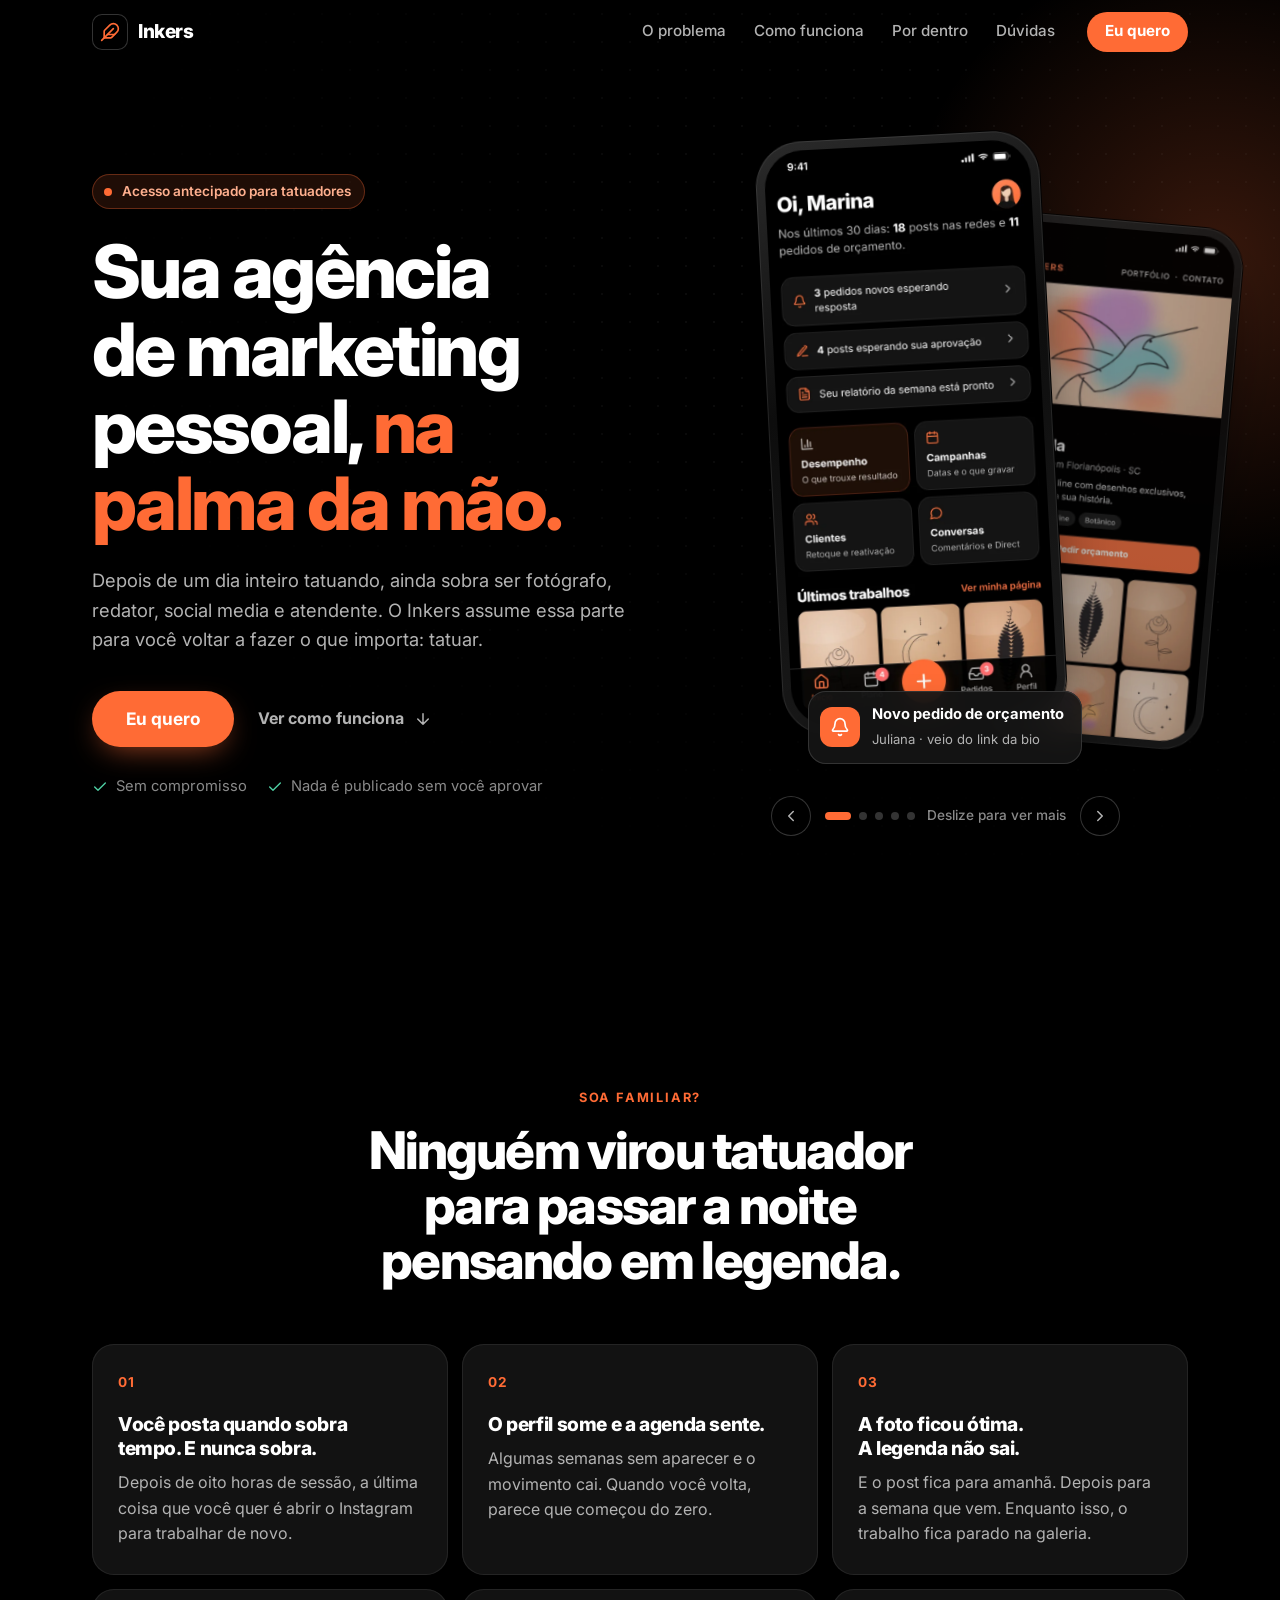
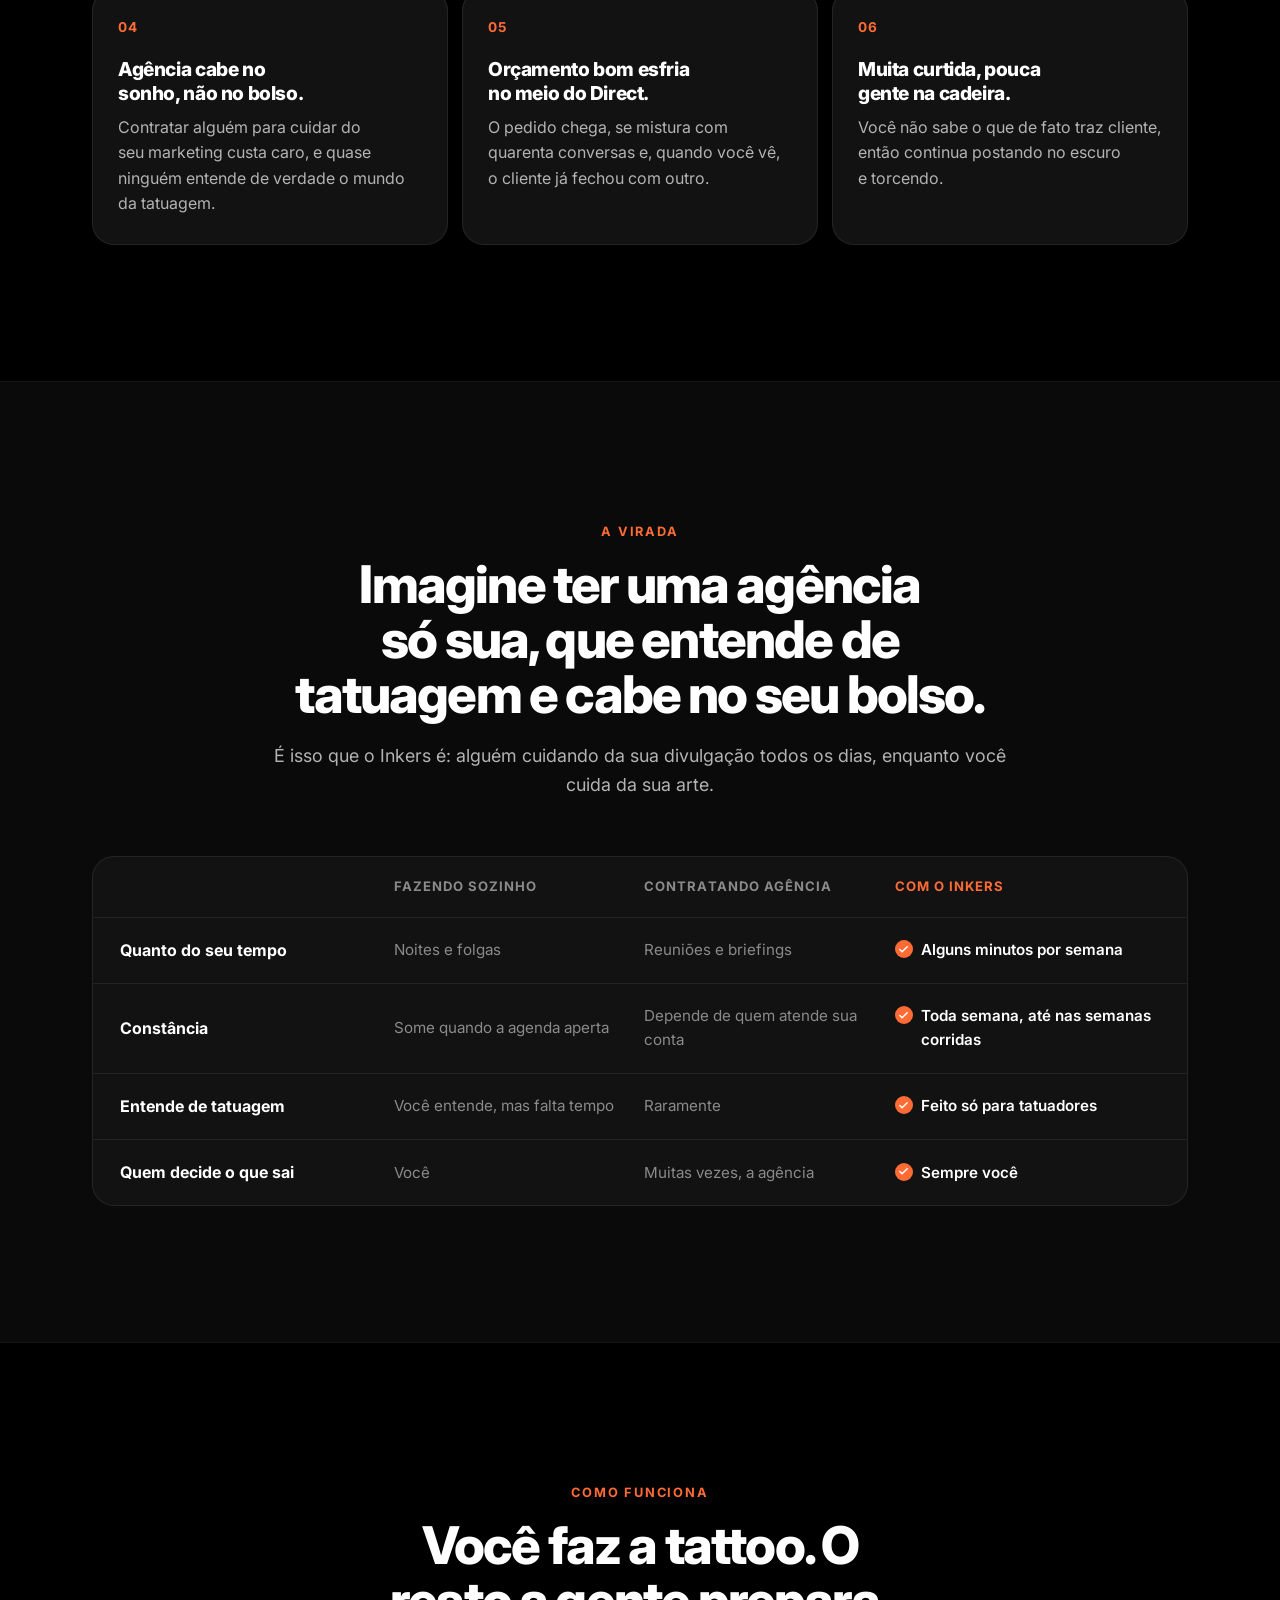
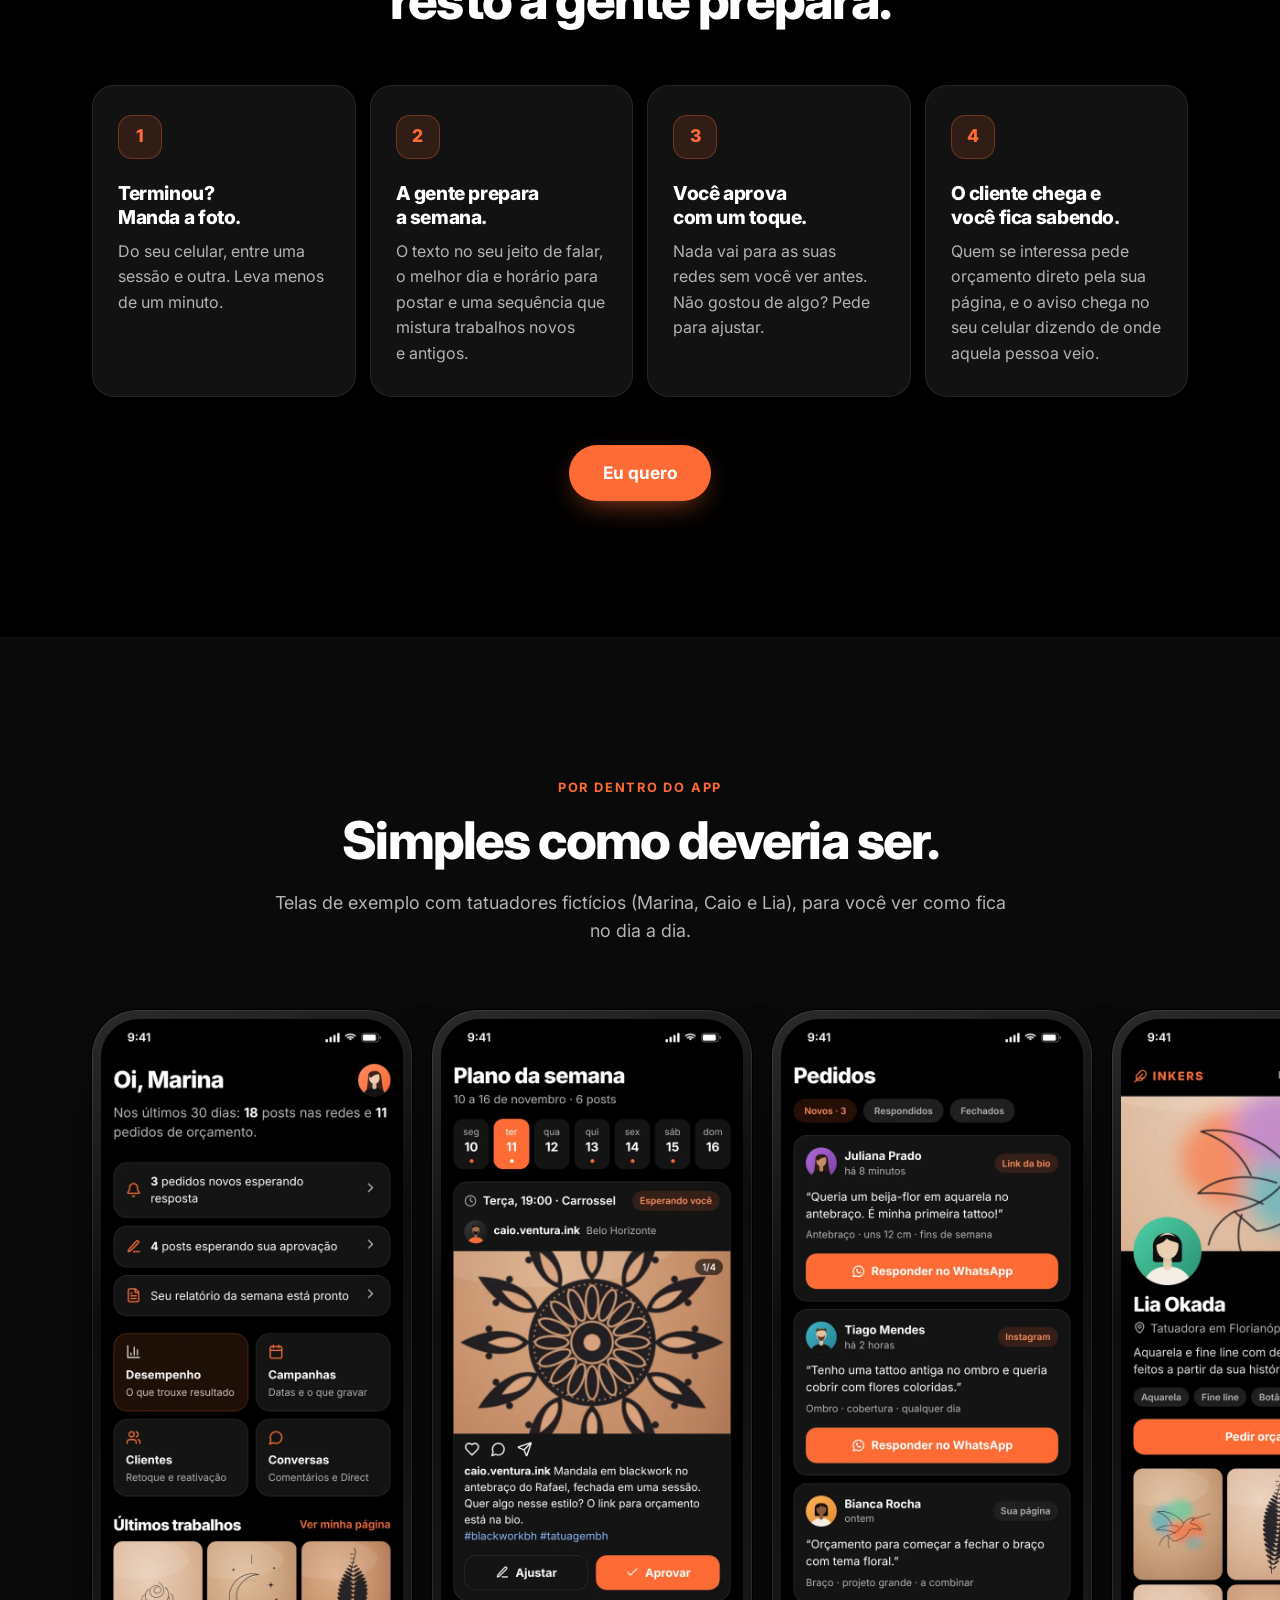
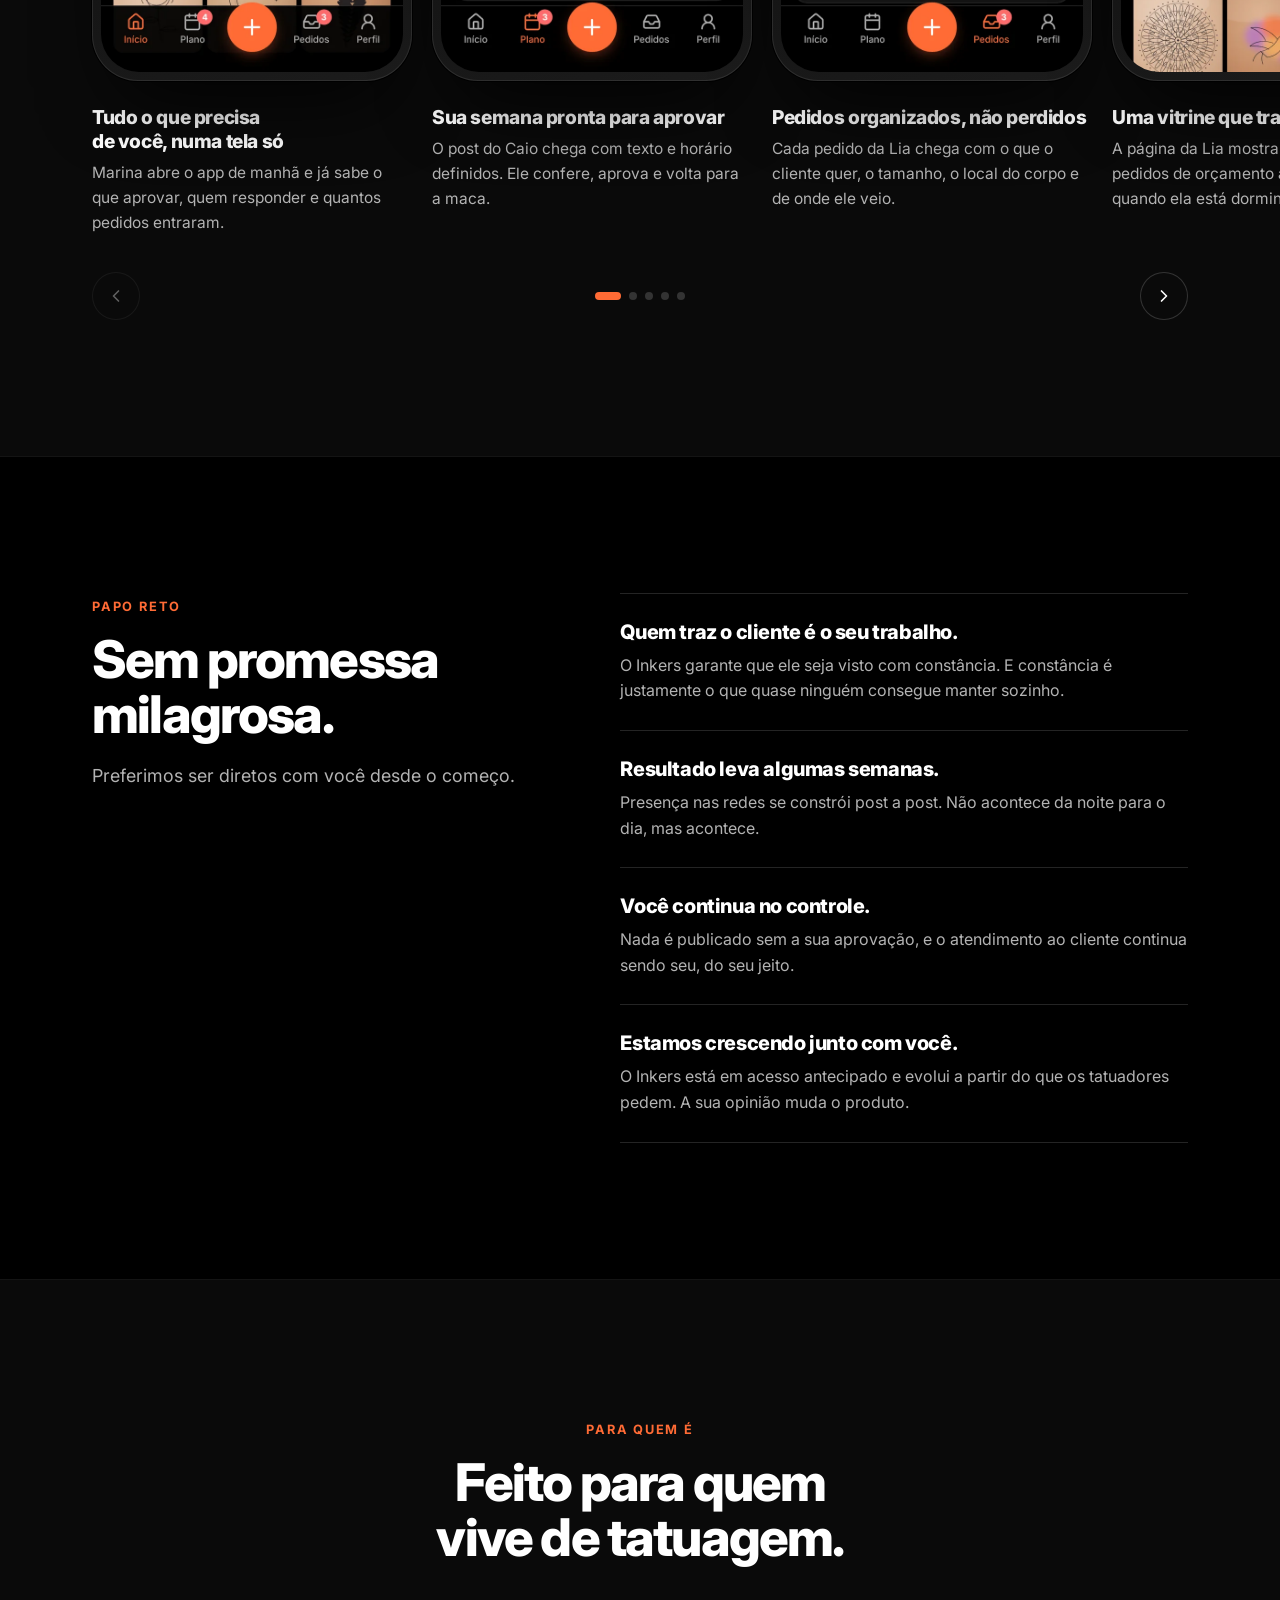
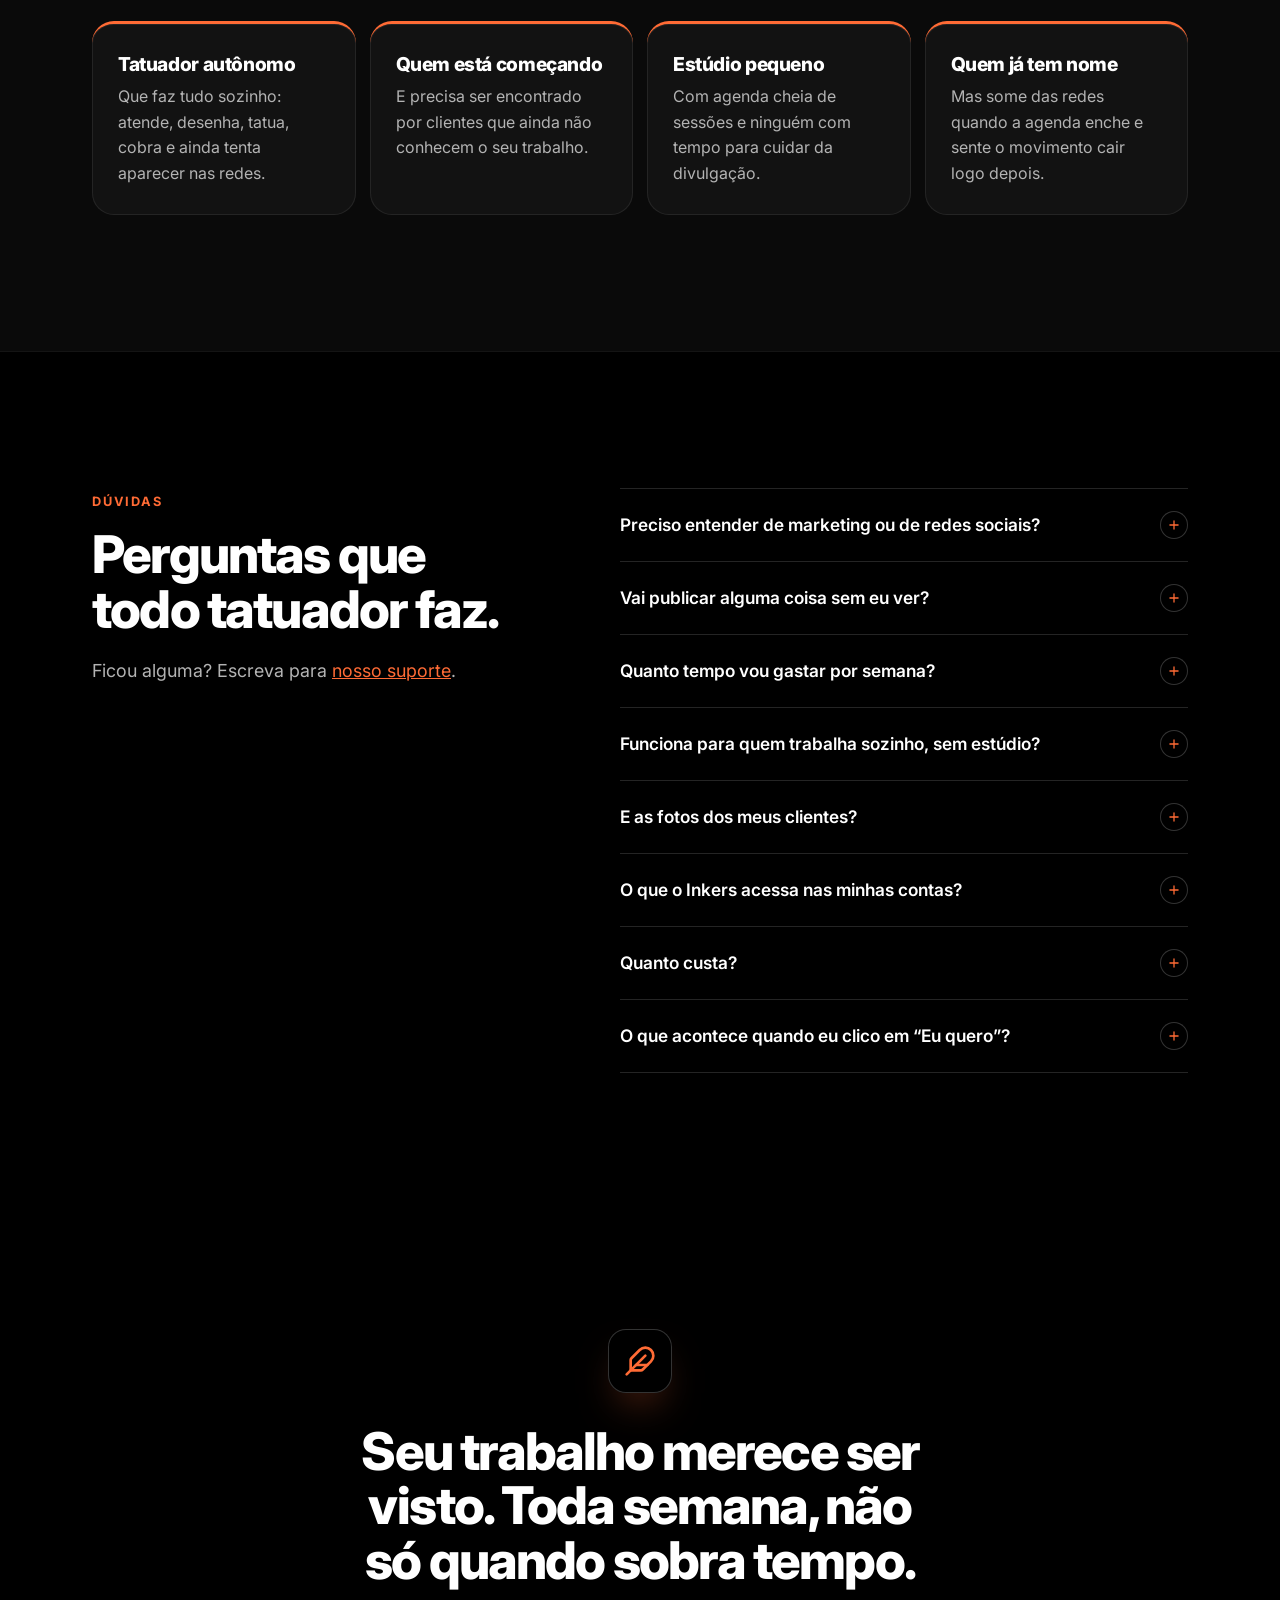
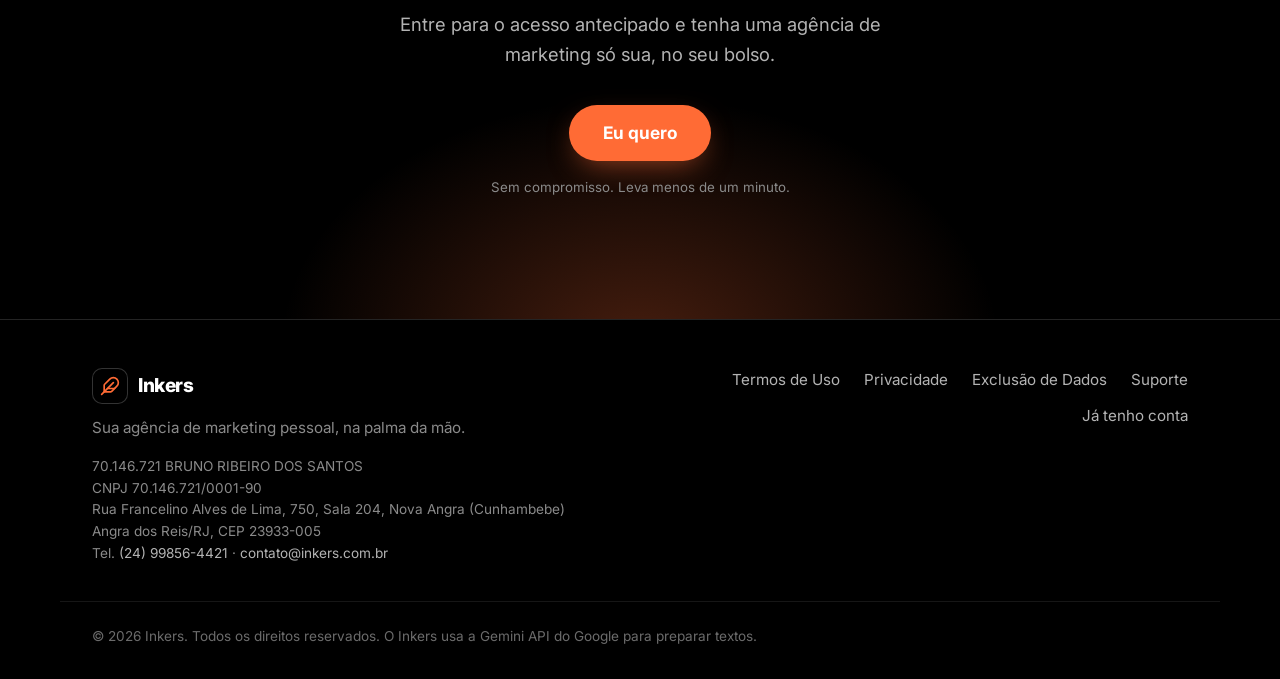
==== index.html @ b8e77b6d "Dados da empresa, e-mail contato@ e textos legais alinhados ao app (Meta/Google) Rodapé e JSON-LD co" ====
<!DOCTYPE html>
<html lang="pt-BR">

<head>
    <meta charset="UTF-8">
    <meta name="viewport" content="width=device-width, initial-scale=1.0">
    <meta name="theme-color" content="#000000">
    <title>Inkers | Sua agência de marketing pessoal, na palma da mão</title>
    <link rel="icon" href="/favicon.ico" sizes="any">
    <link rel="icon" type="image/svg+xml" href="/assets/pena.svg">
    <link rel="icon" type="image/png" sizes="32x32" href="/assets/pena-32.png">
    <link rel="apple-touch-icon" href="/assets/pena-180.png">
    <meta name="description"
        content="O Inkers cuida da divulgação do seu trabalho de tatuagem: você manda a foto, aprova com um toque e os clientes chegam pedindo orçamento. Uma agência de marketing pessoal no seu celular.">

    <meta property="og:title" content="Inkers | Sua agência de marketing pessoal, na palma da mão">
    <meta property="og:description"
        content="Você tatua. O Inkers cuida para que o seu trabalho seja visto, toda semana, e para que o cliente chegue até você.">
    <meta property="og:type" content="website">
    <meta property="og:url" content="https://inkers.com.br/">
    <meta property="og:image" content="https://inkers.com.br/assets/pena-512.png">
    <meta property="og:locale" content="pt_BR">
    <meta name="twitter:card" content="summary">
    <meta name="twitter:title" content="Inkers | Sua agência de marketing pessoal, na palma da mão">
    <meta name="twitter:description"
        content="Você tatua. O Inkers cuida para que o seu trabalho seja visto, toda semana, e para que o cliente chegue até você.">
    <meta name="twitter:image" content="https://inkers.com.br/assets/pena-512.png">

    <link rel="canonical" href="https://inkers.com.br/">

    <script type="application/ld+json">
    {
      "@context": "https://schema.org",
      "@graph": [
        {
          "@type": "Organization",
          "@id": "https://inkers.com.br/#organization",
          "name": "Inkers",
          "legalName": "70.146.721 BRUNO RIBEIRO DOS SANTOS",
          "taxID": "70.146.721/0001-90",
          "url": "https://inkers.com.br/",
          "logo": "https://inkers.com.br/assets/pena-512.png",
          "telephone": "+55-24-99856-4421",
          "address": {
            "@type": "PostalAddress",
            "streetAddress": "Rua Francelino Alves de Lima, 750, Sala 204, Nova Angra (Cunhambebe)",
            "addressLocality": "Angra dos Reis",
            "addressRegion": "RJ",
            "postalCode": "23933-005",
            "addressCountry": "BR"
          },
          "description": "Agência de marketing pessoal para tatuadores, no celular.",
          "contactPoint": {
            "@type": "ContactPoint",
            "email": "contato@inkers.com.br",
            "contactType": "customer support",
            "availableLanguage": "Portuguese"
          },
          "sameAs": ["https://app.inkers.com.br"]
        },
        {
          "@type": "WebSite",
          "@id": "https://inkers.com.br/#website",
          "url": "https://inkers.com.br/",
          "name": "Inkers",
          "publisher": { "@id": "https://inkers.com.br/#organization" },
          "inLanguage": "pt-BR"
        },
        {
          "@type": "SoftwareApplication",
          "@id": "https://inkers.com.br/#app",
          "name": "Inkers",
          "applicationCategory": "BusinessApplication",
          "operatingSystem": "iOS, Android, Web",
          "description": "Agência de marketing pessoal para tatuadores: divulgação do trabalho nas redes, página profissional e pedidos de orçamento, tudo aprovado pelo próprio tatuador.",
          "url": "https://app.inkers.com.br",
          "author": { "@id": "https://inkers.com.br/#organization" }
        }
      ]
    }
    </script>

    <link rel="preconnect" href="https://fonts.googleapis.com">
    <link rel="preconnect" href="https://fonts.gstatic.com" crossorigin>
    <link href="https://fonts.googleapis.com/css2?family=Inter:wght@400;500;600;700;800;900&display=swap" rel="stylesheet">
    <link rel="stylesheet" href="css/landing.css?v=6">
</head>

<body>
    <a class="pular" href="#conteudo">Pular para o conteúdo</a>

    <header class="topo" data-topo>
        <div class="wrap topo-in">
            <a href="#inicio" class="marca" aria-label="Inkers, voltar ao início">
                <span class="marca-icone" aria-hidden="true">
                    <svg viewBox="0 0 24 24"><path d="M14.086 18.412A2 2 0 0 1 12.67 19H5v-7.672a2 2 0 0 1 .586-1.414L11.75 3.75a6 6 0 1 1 8.49 8.49z"/><path d="M16 8 2 22"/><path d="M17.488 15H9"/></svg>
                </span>
                Inkers
            </a>
            <nav class="menu" aria-label="Seções da página">
                <a href="#dores">O problema</a>
                <a href="#como-funciona">Como funciona</a>
                <a href="#por-dentro">Por dentro</a>
                <a href="#duvidas">Dúvidas</a>
            </nav>
            <button type="button" class="btn btn-pri btn-sm" data-eu-quero="topo">Eu quero</button>
        </div>
    </header>

    <main id="conteudo">
        <!-- HERO -->
        <section id="inicio" class="hero">
            <div class="wrap hero-grid">
                <div class="hero-texto">
                    <p class="selo"><span class="ponto" aria-hidden="true"></span>Acesso antecipado para tatuadores</p>
                    <h1>Sua agência de marketing pessoal, <em>na palma da mão.</em></h1>
                    <p class="hero-lead">Depois de um dia inteiro tatuando, ainda sobra ser fotógrafo, redator, social
                        media e atendente. O Inkers assume essa parte para você voltar a fazer o que importa: tatuar.</p>
                    <div class="hero-acoes">
                        <button type="button" class="btn btn-pri btn-lg" data-eu-quero="hero">Eu quero</button>
                        <a href="#como-funciona" class="btn btn-link">Ver como funciona
                            <svg viewBox="0 0 24 24" aria-hidden="true"><path d="M12 5v14M19 12l-7 7-7-7"/></svg></a>
                    </div>
                    <ul class="hero-garantias">
                        <li><svg viewBox="0 0 24 24" aria-hidden="true"><path d="M20 6 9 17l-5-5"/></svg>Sem compromisso</li>
                        <li><svg viewBox="0 0 24 24" aria-hidden="true"><path d="M20 6 9 17l-5-5"/></svg>Nada é publicado sem você aprovar</li>
                    </ul>
                </div>
                <div class="hero-visual" data-baralho>
                    <div class="baralho" aria-hidden="true">
                        <div class="celular carta" data-aviso="Novo pedido de orçamento|Juliana · veio do link da bio">
                            <img src="assets/images/app/inicio.webp" alt="" width="660" height="1428" fetchpriority="high" draggable="false">
                        </div>
                        <div class="celular carta" data-aviso="Página no ar|Lia recebe pedidos a qualquer hora">
                            <img src="assets/images/app/pagina.webp" alt="" width="660" height="1428" draggable="false">
                        </div>
                        <div class="celular carta" data-aviso="Post pronto para aprovar|Terça, 19:00 · é só tocar em aprovar">
                            <img src="assets/images/app/aprovar.webp" alt="" width="660" height="1428" decoding="async" draggable="false">
                        </div>
                        <div class="celular carta" data-aviso="3 pedidos novos|Cada um com o que o cliente quer">
                            <img src="assets/images/app/pedidos.webp" alt="" width="660" height="1428" decoding="async" draggable="false">
                        </div>
                        <div class="celular carta" data-aviso="Resumo da semana|6 pedidos, 2 a mais que a anterior">
                            <img src="assets/images/app/semana.webp" alt="" width="660" height="1428" decoding="async" draggable="false">
                        </div>
                    </div>
                    <div class="aviso-flutuante" aria-hidden="true">
                        <span class="aviso-icone"><svg viewBox="0 0 24 24"><path d="M10.268 21a2 2 0 0 0 3.464 0"/><path d="M3.262 15.326A1 1 0 0 0 4 17h16a1 1 0 0 0 .74-1.673C19.41 13.956 18 12.499 18 8A6 6 0 0 0 6 8c0 4.499-1.411 5.956-2.738 7.326"/></svg></span>
                        <span class="aviso-texto"><strong data-aviso-titulo>Novo pedido de orçamento</strong><small data-aviso-sub>Juliana · veio do link da bio</small></span>
                    </div>
                    <div class="baralho-guia">
                        <button type="button" class="baralho-seta" data-baralho-ant aria-label="Tela anterior do app">
                            <svg viewBox="0 0 24 24" aria-hidden="true"><path d="m15 18-6-6 6-6"/></svg></button>
                        <span class="baralho-dica"><span class="pontos" data-baralho-pontos aria-hidden="true"></span><span>Deslize para ver mais</span></span>
                        <button type="button" class="baralho-seta" data-baralho-prox aria-label="Próxima tela do app">
                            <svg viewBox="0 0 24 24" aria-hidden="true"><path d="m9 18 6-6-6-6"/></svg></button>
                    </div>
                </div>
            </div>
        </section>

        <!-- DORES -->
        <section id="dores" class="secao">
            <div class="wrap">
                <header class="secao-topo revelar">
                    <p class="rotulo">Soa familiar?</p>
                    <h2>Ninguém virou tatuador para passar a noite pensando em legenda.</h2>
                </header>
                <div class="dores">
                    <article class="dor revelar">
                        <span class="dor-n">01</span>
                        <h3>Você posta quando sobra tempo. E nunca sobra.</h3>
                        <p>Depois de oito horas de sessão, a última coisa que você quer é abrir o Instagram para trabalhar
                            de novo.</p>
                    </article>
                    <article class="dor revelar">
                        <span class="dor-n">02</span>
                        <h3>O perfil some e a agenda sente.</h3>
                        <p>Algumas semanas sem aparecer e o movimento cai. Quando você volta, parece que começou do zero.</p>
                    </article>
                    <article class="dor revelar">
                        <span class="dor-n">03</span>
                        <h3>A foto ficou ótima. A legenda não sai.</h3>
                        <p>E o post fica para amanhã. Depois para a semana que vem. Enquanto isso, o trabalho fica parado
                            na galeria.</p>
                    </article>
                    <article class="dor revelar">
                        <span class="dor-n">04</span>
                        <h3>Agência cabe no sonho, não no bolso.</h3>
                        <p>Contratar alguém para cuidar do seu marketing custa caro, e quase ninguém entende de verdade o
                            mundo da tatuagem.</p>
                    </article>
                    <article class="dor revelar">
                        <span class="dor-n">05</span>
                        <h3>Orçamento bom esfria no meio do Direct.</h3>
                        <p>O pedido chega, se mistura com quarenta conversas e, quando você vê, o cliente já fechou com
                            outro.</p>
                    </article>
                    <article class="dor revelar">
                        <span class="dor-n">06</span>
                        <h3>Muita curtida, pouca gente na cadeira.</h3>
                        <p>Você não sabe o que de fato traz cliente, então continua postando no escuro e torcendo.</p>
                    </article>
                </div>
            </div>
        </section>

        <!-- VIRADA / COMPARATIVO -->
        <section class="secao secao-escura">
            <div class="wrap">
                <header class="secao-topo revelar">
                    <p class="rotulo">A virada</p>
                    <h2>Imagine ter uma agência só sua, que entende de tatuagem e cabe no seu bolso.</h2>
                    <p class="secao-sub">É isso que o Inkers é: alguém cuidando da sua divulgação todos os dias, enquanto
                        você cuida da sua arte.</p>
                </header>
                <div class="comparativo revelar" role="table" aria-label="Comparação entre fazer sozinho, contratar agência e usar o Inkers">
                    <div class="comp-linha comp-cabeca" role="row">
                        <span role="columnheader"><span class="sr">Critério</span></span>
                        <span role="columnheader">Fazendo sozinho</span>
                        <span role="columnheader">Contratando agência</span>
                        <span role="columnheader" class="comp-destaque">Com o Inkers</span>
                    </div>
                    <div class="comp-linha" role="row">
                        <span role="rowheader">Quanto do seu tempo</span>
                        <span role="cell" data-rot="Sozinho: ">Noites e folgas</span>
                        <span role="cell" data-rot="Agência: ">Reuniões e briefings</span>
                        <span role="cell" class="comp-destaque">Alguns minutos por semana</span>
                    </div>
                    <div class="comp-linha" role="row">
                        <span role="rowheader">Constância</span>
                        <span role="cell" data-rot="Sozinho: ">Some quando a agenda aperta</span>
                        <span role="cell" data-rot="Agência: ">Depende de quem atende sua conta</span>
                        <span role="cell" class="comp-destaque">Toda semana, até nas semanas corridas</span>
                    </div>
                    <div class="comp-linha" role="row">
                        <span role="rowheader">Entende de tatuagem</span>
                        <span role="cell" data-rot="Sozinho: ">Você entende, mas falta tempo</span>
                        <span role="cell" data-rot="Agência: ">Raramente</span>
                        <span role="cell" class="comp-destaque">Feito só para tatuadores</span>
                    </div>
                    <div class="comp-linha" role="row">
                        <span role="rowheader">Quem decide o que sai</span>
                        <span role="cell" data-rot="Sozinho: ">Você</span>
                        <span role="cell" data-rot="Agência: ">Muitas vezes, a agência</span>
                        <span role="cell" class="comp-destaque">Sempre você</span>
                    </div>
                </div>
            </div>
        </section>

        <!-- COMO FUNCIONA -->
        <section id="como-funciona" class="secao">
            <div class="wrap">
                <header class="secao-topo revelar">
                    <p class="rotulo">Como funciona</p>
                    <h2>Você faz a tattoo. O resto a gente prepara.</h2>
                </header>
                <ol class="passos">
                    <li class="passo revelar">
                        <span class="passo-n">1</span>
                        <h3>Terminou? Manda a foto.</h3>
                        <p>Do seu celular, entre uma sessão e outra. Leva menos de um minuto.</p>
                    </li>
                    <li class="passo revelar">
                        <span class="passo-n">2</span>
                        <h3>A gente prepara a semana.</h3>
                        <p>O texto no seu jeito de falar, o melhor dia e horário para postar e uma sequência que mistura
                            trabalhos novos e antigos.</p>
                    </li>
                    <li class="passo revelar">
                        <span class="passo-n">3</span>
                        <h3>Você aprova com um toque.</h3>
                        <p>Nada vai para as suas redes sem você ver antes. Não gostou de algo? Pede para ajustar.</p>
                    </li>
                    <li class="passo revelar">
                        <span class="passo-n">4</span>
                        <h3>O cliente chega e você fica sabendo.</h3>
                        <p>Quem se interessa pede orçamento direto pela sua página, e o aviso chega no seu celular dizendo
                            de onde aquela pessoa veio.</p>
                    </li>
                </ol>
                <div class="centro revelar">
                    <button type="button" class="btn btn-pri btn-lg" data-eu-quero="como-funciona">Eu quero</button>
                </div>
            </div>
        </section>

        <!-- POR DENTRO -->
        <section id="por-dentro" class="secao secao-escura">
            <div class="wrap">
                <header class="secao-topo revelar">
                    <p class="rotulo">Por dentro do app</p>
                    <h2>Simples como deveria ser.</h2>
                    <p class="secao-sub">Telas de exemplo com tatuadores fictícios (Marina, Caio e Lia), para você ver
                        como fica no dia a dia.</p>
                </header>
            </div>
            <div class="vitrine" data-vitrine>
                <ul class="vitrine-trilho" data-trilho>
                    <li class="vitrine-item">
                        <div class="celular"><img src="assets/images/app/inicio.webp" width="660" height="1428" loading="lazy"
                                alt="Tela inicial do app da tatuadora fictícia Marina: 3 pedidos novos, 4 posts para aprovar e o relatório da semana pronto."></div>
                        <h3>Tudo o que precisa de você, numa tela só</h3>
                        <p>Marina abre o app de manhã e já sabe o que aprovar, quem responder e quantos pedidos entraram.</p>
                    </li>
                    <li class="vitrine-item">
                        <div class="celular"><img src="assets/images/app/aprovar.webp" width="660" height="1428" loading="lazy"
                                alt="Plano da semana do tatuador fictício Caio, com um post de mandala em blackwork pronto, com texto e horário, esperando aprovação."></div>
                        <h3>Sua semana pronta para aprovar</h3>
                        <p>O post do Caio chega com texto e horário definidos. Ele confere, aprova e volta para a maca.</p>
                    </li>
                    <li class="vitrine-item">
                        <div class="celular"><img src="assets/images/app/pedidos.webp" width="660" height="1428" loading="lazy"
                                alt="Lista de pedidos de orçamento da tatuadora fictícia Lia, cada um com o que o cliente quer e de onde ele veio."></div>
                        <h3>Pedidos organizados, não perdidos</h3>
                        <p>Cada pedido da Lia chega com o que o cliente quer, o tamanho, o local do corpo e de onde ele veio.</p>
                    </li>
                    <li class="vitrine-item">
                        <div class="celular"><img src="assets/images/app/pagina.webp" width="660" height="1428" loading="lazy"
                                alt="Página profissional da tatuadora fictícia Lia Okada, de Florianópolis, com portfólio de aquarela e botão de pedir orçamento."></div>
                        <h3>Uma vitrine que trabalha por você</h3>
                        <p>A página da Lia mostra o portfólio e recebe pedidos de orçamento a qualquer hora, até quando ela
                            está dormindo.</p>
                    </li>
                    <li class="vitrine-item">
                        <div class="celular"><img src="assets/images/app/semana.webp" width="660" height="1428" loading="lazy"
                                alt="Resumo semanal do tatuador fictício Caio: 6 pedidos de orçamento, o post que mais trouxe gente e uma dica para a próxima semana."></div>
                        <h3>Saiba o que traz cliente</h3>
                        <p>Toda semana, um resumo simples do que deu resultado e do que vale fazer na semana seguinte.</p>
                    </li>
                </ul>
                <div class="wrap vitrine-controles">
                    <button type="button" class="seta" data-anterior aria-label="Tela anterior">
                        <svg viewBox="0 0 24 24" aria-hidden="true"><path d="m15 18-6-6 6-6"/></svg></button>
                    <div class="pontos" data-pontos aria-hidden="true"></div>
                    <button type="button" class="seta" data-proximo aria-label="Próxima tela">
                        <svg viewBox="0 0 24 24" aria-hidden="true"><path d="m9 18 6-6-6-6"/></svg></button>
                </div>
            </div>
        </section>

        <!-- HONESTIDADE -->
        <section class="secao">
            <div class="wrap honesto">
                <header class="secao-topo secao-topo-esq revelar">
                    <p class="rotulo">Papo reto</p>
                    <h2>Sem promessa milagrosa.</h2>
                    <p class="secao-sub">Preferimos ser diretos com você desde o começo.</p>
                </header>
                <ul class="verdades">
                    <li class="revelar">
                        <h3>Quem traz o cliente é o seu trabalho.</h3>
                        <p>O Inkers garante que ele seja visto com constância. E constância é justamente o que quase ninguém
                            consegue manter sozinho.</p>
                    </li>
                    <li class="revelar">
                        <h3>Resultado leva algumas semanas.</h3>
                        <p>Presença nas redes se constrói post a post. Não acontece da noite para o dia, mas acontece.</p>
                    </li>
                    <li class="revelar">
                        <h3>Você continua no controle.</h3>
                        <p>Nada é publicado sem a sua aprovação, e o atendimento ao cliente continua sendo seu, do seu jeito.</p>
                    </li>
                    <li class="revelar">
                        <h3>Estamos crescendo junto com você.</h3>
                        <p>O Inkers está em acesso antecipado e evolui a partir do que os tatuadores pedem. A sua opinião
                            muda o produto.</p>
                    </li>
                </ul>
            </div>
        </section>

        <!-- PARA QUEM É -->
        <section class="secao secao-escura">
            <div class="wrap">
                <header class="secao-topo revelar">
                    <p class="rotulo">Para quem é</p>
                    <h2>Feito para quem vive de tatuagem.</h2>
                </header>
                <div class="perfis">
                    <article class="perfil revelar">
                        <h3>Tatuador autônomo</h3>
                        <p>Que faz tudo sozinho: atende, desenha, tatua, cobra e ainda tenta aparecer nas redes.</p>
                    </article>
                    <article class="perfil revelar">
                        <h3>Quem está começando</h3>
                        <p>E precisa ser encontrado por clientes que ainda não conhecem o seu trabalho.</p>
                    </article>
                    <article class="perfil revelar">
                        <h3>Estúdio pequeno</h3>
                        <p>Com agenda cheia de sessões e ninguém com tempo para cuidar da divulgação.</p>
                    </article>
                    <article class="perfil revelar">
                        <h3>Quem já tem nome</h3>
                        <p>Mas some das redes quando a agenda enche e sente o movimento cair logo depois.</p>
                    </article>
                </div>
            </div>
        </section>

        <!-- DÚVIDAS -->
        <section id="duvidas" class="secao">
            <div class="wrap duvidas-grid">
                <header class="secao-topo secao-topo-esq revelar">
                    <p class="rotulo">Dúvidas</p>
                    <h2>Perguntas que todo tatuador faz.</h2>
                    <p class="secao-sub">Ficou alguma? Escreva para <a href="mailto:contato@inkers.com.br">nosso suporte</a>.</p>
                </header>
                <div class="faq">
                    <details>
                        <summary>Preciso entender de marketing ou de redes sociais?</summary>
                        <p>Não. Você manda a foto do trabalho e confere o que foi preparado. A parte de pensar no texto, no
                            dia e no horário fica com a gente.</p>
                    </details>
                    <details>
                        <summary>Vai publicar alguma coisa sem eu ver?</summary>
                        <p>Nunca. Tudo passa por você antes. Se não gostar, pede ajuste ou descarta.</p>
                    </details>
                    <details>
                        <summary>Quanto tempo vou gastar por semana?</summary>
                        <p>Mandar uma foto leva menos de um minuto. Conferir e aprovar a semana costuma levar uns 10 a 15
                            minutos.</p>
                    </details>
                    <details>
                        <summary>Funciona para quem trabalha sozinho, sem estúdio?</summary>
                        <p>Sim. Foi pensado primeiro para o tatuador que faz tudo sozinho.</p>
                    </details>
                    <details>
                        <summary>E as fotos dos meus clientes?</summary>
                        <p>Você escolhe quais trabalhos aparecem. Se o cliente preferir não mostrar a tattoo, ela fica
                            guardada só para você.</p>
                    </details>
                    <details>
                        <summary>O que o Inkers acessa nas minhas contas?</summary>
                        <p>Só o necessário para cada função, e só depois que você conecta a conta. No Instagram e no
                            Facebook: ler seu perfil e métricas, publicar o que você aprovar e, se você ativar, ajudar com
                            comentários, mensagens e anúncios. No Google: login e, se você ativar, Meu Negócio e Google Ads.
                            Você desconecta quando quiser. Detalhes na <a href="politica-de-privacidade.html">Política de Privacidade</a>.</p>
                    </details>
                    <details>
                        <summary>Quanto custa?</summary>
                        <p>Estamos em acesso antecipado. Deixando seu contato, você entra na lista e conhece todas as
                            condições antes de decidir qualquer coisa. Sem compromisso.</p>
                    </details>
                    <details>
                        <summary>O que acontece quando eu clico em “Eu quero”?</summary>
                        <p>Você deixa seu nome e WhatsApp e entra na lista do acesso antecipado. A gente fala com você e,
                            se quiser, você já pode abrir o app na hora.</p>
                    </details>
                </div>
            </div>
        </section>

        <!-- CTA FINAL -->
        <section class="final">
            <div class="wrap final-in revelar">
                <span class="final-icone" aria-hidden="true">
                    <svg viewBox="0 0 24 24"><path d="M14.086 18.412A2 2 0 0 1 12.67 19H5v-7.672a2 2 0 0 1 .586-1.414L11.75 3.75a6 6 0 1 1 8.49 8.49z"/><path d="M16 8 2 22"/><path d="M17.488 15H9"/></svg>
                </span>
                <h2>Seu trabalho merece ser visto. Toda semana, não só quando sobra tempo.</h2>
                <p>Entre para o acesso antecipado e tenha uma agência de marketing só sua, no seu bolso.</p>
                <button type="button" class="btn btn-pri btn-lg" data-eu-quero="final">Eu quero</button>
                <small>Sem compromisso. Leva menos de um minuto.</small>
            </div>
        </section>
    </main>

    <footer class="rodape">
        <div class="wrap rodape-in">
            <div>
                <a href="#inicio" class="marca">
                    <span class="marca-icone" aria-hidden="true">
                        <svg viewBox="0 0 24 24"><path d="M14.086 18.412A2 2 0 0 1 12.67 19H5v-7.672a2 2 0 0 1 .586-1.414L11.75 3.75a6 6 0 1 1 8.49 8.49z"/><path d="M16 8 2 22"/><path d="M17.488 15H9"/></svg>
                    </span>
                    Inkers
                </a>
                <p>Sua agência de marketing pessoal, na palma da mão.</p>
                <address class="rodape-empresa">
                    70.146.721 BRUNO RIBEIRO DOS SANTOS<br>
                    CNPJ 70.146.721/0001-90<br>
                    Rua Francelino Alves de Lima, 750, Sala 204, Nova Angra (Cunhambebe)<br>
                    Angra dos Reis/RJ, CEP 23933-005<br>
                    Tel. <a href="tel:+5524998564421">(24) 99856-4421</a> · <a href="mailto:contato@inkers.com.br">contato@inkers.com.br</a>
                </address>
            </div>
            <nav aria-label="Links legais" class="rodape-links">
                <a href="termos-de-uso.html">Termos de Uso</a>
                <a href="politica-de-privacidade.html">Privacidade</a>
                <a href="exclusao-de-dados.html">Exclusão de Dados</a>
                <a href="suporte.html">Suporte</a>
                <a href="https://app.inkers.com.br">Já tenho conta</a>
            </nav>
        </div>
        <p class="wrap rodape-fim">&copy; 2026 Inkers. Todos os direitos reservados. O Inkers usa a Gemini API do Google para preparar textos.</p>
    </footer>

    <!-- Barra fixa no celular -->
    <div class="barra-cta" data-barra>
        <span>Sua agência de marketing no bolso</span>
        <button type="button" class="btn btn-pri btn-sm" data-eu-quero="barra">Eu quero</button>
    </div>

    <!-- Formulário "Eu quero" -->
    <dialog class="modal" data-modal aria-labelledby="modal-titulo">
        <button type="button" class="modal-fechar" data-fechar aria-label="Fechar">
            <svg viewBox="0 0 24 24" aria-hidden="true"><path d="M18 6 6 18M6 6l12 12"/></svg>
        </button>

        <form class="modal-form" data-form novalidate>
            <span class="modal-icone" aria-hidden="true">
                <svg viewBox="0 0 24 24"><path d="M14.086 18.412A2 2 0 0 1 12.67 19H5v-7.672a2 2 0 0 1 .586-1.414L11.75 3.75a6 6 0 1 1 8.49 8.49z"/><path d="M16 8 2 22"/><path d="M17.488 15H9"/></svg>
            </span>
            <h2 id="modal-titulo">Que bom ter você aqui.</h2>
            <p class="modal-sub">Deixe seu contato para entrar no acesso antecipado. A gente fala com você pelo WhatsApp,
                sem spam.</p>

            <label class="campo">
                <span>Seu nome</span>
                <input name="nome" type="text" autocomplete="name" required maxlength="80" placeholder="Como você quer ser chamado">
            </label>
            <label class="campo">
                <span>WhatsApp</span>
                <input name="whatsapp" type="tel" inputmode="tel" autocomplete="tel-national" required maxlength="20"
                    placeholder="(00) 00000-0000">
            </label>
            <div class="campo-duplo">
                <label class="campo">
                    <span>Instagram <small>(opcional)</small></span>
                    <input name="instagram" type="text" autocomplete="off" maxlength="40" placeholder="@seuperfil"
                        autocapitalize="none" spellcheck="false">
                </label>
                <label class="campo">
                    <span>Cidade <small>(opcional)</small></span>
                    <input name="cidade" type="text" autocomplete="address-level2" maxlength="60" placeholder="Sua cidade">
                </label>
            </div>
            <label class="isca" aria-hidden="true">Site <input name="site" type="text" tabindex="-1" autocomplete="off"></label>

            <div class="turnstile" data-turnstile></div>
            <p class="modal-erro" data-erro role="alert" hidden></p>
            <button type="submit" class="btn btn-pri btn-lg btn-cheio" data-enviar>Eu quero entrar</button>
            <p class="modal-legal">Ao enviar, você concorda com a nossa <a href="politica-de-privacidade.html" target="_blank" rel="noopener">Política de Privacidade</a>.</p>
        </form>

        <div class="modal-ok" data-ok hidden>
            <span class="ok-icone" aria-hidden="true"><svg viewBox="0 0 24 24"><path d="M20 6 9 17l-5-5"/></svg></span>
            <h2 data-ok-titulo>Pronto, você está na lista!</h2>
            <p data-ok-texto>A gente vai falar com você pelo WhatsApp em breve. Se quiser, já pode abrir o app e começar
                agora.</p>
            <a class="btn btn-pri btn-lg btn-cheio" href="https://app.inkers.com.br" data-abrir-app>Abrir o Inkers</a>
            <button type="button" class="btn btn-link btn-cheio" data-fechar>Fechar</button>
        </div>
    </dialog>

    <script src="js/landing.js?v=4" defer></script>
</body>

</html>
---- css/landing.css ----
/* ==========================================================================
   Inkers · Landing page
   Identidade do app: fundo preto, laranja #ff6b35 ("estêncil"), Inter.
   Mobile first. As páginas legais continuam usando css/style.css.
   ========================================================================== */

:root {
  --papel: #000;
  --fundo-2: #0a0a0a;
  --folha: #121212;
  --folha-2: #181818;
  --linha: #242424;
  --linha-forte: #333;
  --tinta: #fff;
  --texto-2: #b3b3b3;
  --texto-3: #8a8a8a;
  --laranja: #ff6b35;
  --laranja-hover: #ff7d4d;
  --laranja-suave: rgba(255, 107, 53, 0.12);
  --laranja-borda: rgba(255, 107, 53, 0.32);
  --cartaz: #1f0f07;
  --verde: #4fd1a5;
  --erro: #ff6b6b;

  --raio: 14px;
  --raio-g: 22px;
  --wrap: 1160px;
  --gutter: 20px;
  --topo-h: 64px;
  --ease: cubic-bezier(.2, .7, .2, 1);
  color-scheme: dark;
}

*, *::before, *::after { box-sizing: border-box; }
* { margin: 0; padding: 0; }

html {
  scroll-behavior: smooth;
  scroll-padding-top: calc(var(--topo-h) + 16px);
  -webkit-text-size-adjust: 100%;
}

body {
  background: var(--papel);
  color: var(--tinta);
  font: 400 16px/1.6 Inter, system-ui, -apple-system, "Segoe UI", sans-serif;
  -webkit-font-smoothing: antialiased;
  text-rendering: optimizeLegibility;
  overflow-x: hidden;
}

img { display: block; max-width: 100%; height: auto; }
a { color: inherit; }
button { font: inherit; color: inherit; background: none; border: 0; cursor: pointer; }
svg { fill: none; stroke: currentColor; stroke-width: 2; stroke-linecap: round; stroke-linejoin: round; }
ul, ol { list-style: none; }

:focus-visible { outline: 2px solid var(--laranja); outline-offset: 3px; border-radius: 6px; }

[hidden] { display: none !important; }

.sr, .isca {
  position: absolute !important; width: 1px; height: 1px; overflow: hidden;
  clip: rect(0 0 0 0); white-space: nowrap;
}

.pular {
  position: absolute; left: 16px; top: -60px; z-index: 100;
  background: var(--laranja); color: #fff; padding: 10px 16px; border-radius: 10px; font-weight: 700; text-decoration: none;
}
.pular:focus { top: 12px; }

.wrap { width: 100%; max-width: var(--wrap); margin: 0 auto; padding: 0 var(--gutter); }
.centro { text-align: center; margin-top: 48px; }

/* ---------- Tipografia ---------- */
h1, h2, h3 { font-weight: 800; letter-spacing: -0.035em; line-height: 1.05; text-wrap: balance; }
h1 { font-size: clamp(2.6rem, 9vw, 4.6rem); }
h2 { font-size: clamp(2rem, 6vw, 3.25rem); }
h3 { font-size: 1.2rem; letter-spacing: -0.02em; line-height: 1.25; }
p { text-wrap: pretty; }

.rotulo {
  display: inline-block; margin-bottom: 16px;
  font-size: .8rem; font-weight: 700; letter-spacing: .14em; text-transform: uppercase; color: var(--laranja);
}

/* ---------- Botões ---------- */
.btn {
  display: inline-flex; align-items: center; justify-content: center; gap: 10px;
  min-height: 48px; padding: 0 22px; border-radius: 999px;
  font-weight: 700; font-size: 1rem; text-decoration: none; white-space: nowrap;
  transition: background-color .2s, transform .2s var(--ease), box-shadow .2s, color .2s;
}
.btn svg { width: 18px; height: 18px; }
.btn-pri { background: var(--laranja); color: #fff; box-shadow: 0 10px 30px -10px rgba(255, 107, 53, .65); }
.btn-pri:hover { background: var(--laranja-hover); transform: translateY(-1px); box-shadow: 0 14px 34px -10px rgba(255, 107, 53, .75); }
.btn-pri:active { transform: translateY(0); }
.btn-pri[disabled] { opacity: .6; cursor: progress; transform: none; }
.btn-lg { min-height: 56px; padding: 0 34px; font-size: 1.08rem; }
.btn-sm { min-height: 40px; padding: 0 18px; font-size: .95rem; box-shadow: none; }
.btn-link { color: var(--texto-2); padding: 0 8px; }
.btn-link:hover { color: var(--tinta); }
.btn-cheio { width: 100%; }

/* ---------- Topo ---------- */
.topo {
  position: fixed; inset: 0 0 auto; z-index: 40; height: var(--topo-h);
  background: rgba(0, 0, 0, 0); border-bottom: 1px solid transparent;
  transition: background-color .3s, border-color .3s, backdrop-filter .3s;
}
.topo.rolou { background: rgba(0, 0, 0, .78); border-color: var(--linha); backdrop-filter: saturate(160%) blur(14px); -webkit-backdrop-filter: saturate(160%) blur(14px); }
.topo-in { height: 100%; display: flex; align-items: center; gap: 24px; }
.marca { display: inline-flex; align-items: center; gap: 10px; font-weight: 800; font-size: 1.2rem; letter-spacing: -0.02em; text-decoration: none; }
.marca-icone {
  display: grid; place-items: center; width: 36px; height: 36px; border-radius: 10px;
  background: #000; box-shadow: inset 0 0 0 1px var(--linha-forte); color: var(--laranja);
}
.marca-icone svg { width: 20px; height: 20px; }
.menu { display: none; margin-left: auto; gap: 28px; }
.menu a { color: var(--texto-2); text-decoration: none; font-size: .95rem; font-weight: 500; transition: color .2s; }
.menu a:hover { color: var(--tinta); }
.topo .btn { margin-left: auto; }

/* ---------- Hero ---------- */
.hero { position: relative; padding: calc(var(--topo-h) + 48px) 0 72px; overflow: hidden; isolation: isolate; }
.hero::before {
  content: ""; position: absolute; z-index: -1; inset: -20% -30% auto auto; width: 900px; height: 900px;
  background: radial-gradient(closest-side, rgba(255, 107, 53, .22), rgba(255, 107, 53, 0) 70%);
  pointer-events: none;
}
.hero::after {
  content: ""; position: absolute; z-index: -1; inset: 0;
  background-image: radial-gradient(rgba(255, 255, 255, .06) 1px, transparent 1px);
  background-size: 28px 28px;
  -webkit-mask-image: radial-gradient(ellipse at 70% 30%, #000 0%, transparent 65%);
  mask-image: radial-gradient(ellipse at 70% 30%, #000 0%, transparent 65%);
  pointer-events: none;
}
.hero-grid { display: grid; gap: 56px; align-items: center; }
.selo {
  display: inline-flex; align-items: center; gap: 10px; margin-bottom: 24px;
  padding: 7px 14px 7px 12px; border-radius: 999px;
  background: var(--laranja-suave); box-shadow: inset 0 0 0 1px var(--laranja-borda);
  color: #ffb08f; font-size: .85rem; font-weight: 600;
}
.ponto { width: 8px; height: 8px; border-radius: 50%; background: var(--laranja); box-shadow: 0 0 0 0 rgba(255, 107, 53, .6); animation: pulso 2.4s infinite; }
@keyframes pulso { 0% { box-shadow: 0 0 0 0 rgba(255, 107, 53, .55); } 70%, 100% { box-shadow: 0 0 0 10px rgba(255, 107, 53, 0); } }
.hero h1 em { font-style: normal; color: var(--laranja); }
.hero-lead { margin-top: 24px; max-width: 34rem; font-size: 1.15rem; color: var(--texto-2); }
.hero-acoes { display: flex; flex-wrap: wrap; align-items: center; gap: 12px 16px; margin-top: 36px; }
.hero-garantias { display: flex; flex-wrap: wrap; gap: 8px 20px; margin-top: 28px; color: var(--texto-3); font-size: .92rem; }
.hero-garantias li { display: inline-flex; align-items: center; gap: 8px; }
.hero-garantias svg { width: 16px; height: 16px; color: var(--verde); }

.hero-visual { position: relative; height: 640px; max-width: 460px; width: 100%; margin: 0 auto; }

/* ---------- Celular ---------- */
.celular {
  position: relative; border-radius: 46px; padding: 9px;
  background: linear-gradient(160deg, #2a2a2a, #0d0d0d 40%, #1c1c1c);
  box-shadow: inset 0 0 0 1px rgba(255, 255, 255, .09), 0 40px 80px -30px rgba(0, 0, 0, .9), 0 0 0 1px #000;
}
.celular img { border-radius: 38px; width: 100%; background: #000; }
.celular::after {
  content: ""; position: absolute; top: 19px; left: 50%; width: 30%; height: 22px; transform: translateX(-50%);
  border-radius: 999px; background: #000;
}
/* Baralho de telas do hero: deslize para trocar */
.baralho { position: absolute; inset: 0 0 64px; touch-action: pan-y; user-select: none; -webkit-user-select: none; cursor: grab; }
.baralho:active { cursor: grabbing; }
.carta {
  --w: 258px; --dx: 0px; --dr: 0deg;
  position: absolute; left: 50%; top: 0; width: var(--w);
  transition: transform .55s var(--ease), opacity .45s ease, filter .45s ease;
  will-change: transform;
  /* escondida: atrás de tudo, esperando a vez */
  transform: translateX(4%) translateY(56px) rotate(9deg) scale(.82);
  opacity: 0; z-index: 0; pointer-events: none;
}
.carta img { pointer-events: none; -webkit-user-drag: none; }
.carta.atras { transform: translateX(4%) translateY(48px) rotate(5deg) scale(.88); opacity: .92; z-index: 1; filter: saturate(.85) brightness(.85); }
.carta.frente {
  transform: translateX(calc(-62% + var(--dx))) rotate(calc(-3deg + var(--dr)));
  opacity: 1; z-index: 2; pointer-events: auto;
}
.carta.arrastando { transition: none; }
.carta.sai-esq, .carta.sai-dir { z-index: 3; opacity: 0; transition: transform .5s var(--ease), opacity .5s ease; }
.carta.sai-esq { transform: translateX(-200%) translateY(-10px) rotate(-22deg); }
.carta.sai-dir { transform: translateX(90%) translateY(-10px) rotate(18deg); }
.carta.cutuca { animation: cutuca 1.6s var(--ease) .9s 1; }
@keyframes cutuca {
  0%, 100% { transform: translateX(-62%) rotate(-3deg); }
  30% { transform: translateX(calc(-62% - 34px)) rotate(-7deg); }
  55% { transform: translateX(calc(-62% + 6px)) rotate(-2deg); }
}

.baralho-guia {
  position: absolute; left: 0; right: 0; bottom: 0; z-index: 4;
  display: flex; align-items: center; justify-content: center; gap: 14px;
}
.baralho-dica { display: inline-flex; align-items: center; gap: 12px; color: var(--texto-3); font-size: .85rem; font-weight: 500; }
.baralho-seta {
  display: grid; place-items: center; width: 40px; height: 40px; border-radius: 50%;
  box-shadow: inset 0 0 0 1px var(--linha-forte); color: var(--texto-2); transition: background-color .2s, color .2s;
}
.baralho-seta:hover { background: var(--folha-2); color: var(--tinta); }
.baralho-seta svg { width: 18px; height: 18px; }

.aviso-flutuante {
  position: absolute; z-index: 3; left: 50%; bottom: 72px; transform: translateX(-50%);
  display: flex; align-items: center; gap: 12px; width: max-content; max-width: 92%;
  padding: 12px 18px 12px 12px; border-radius: 18px;
  background: rgba(22, 22, 22, .9); backdrop-filter: blur(16px); -webkit-backdrop-filter: blur(16px);
  box-shadow: inset 0 0 0 1px var(--linha-forte), 0 20px 40px -12px rgba(0, 0, 0, .8);
  animation: flutua 6s ease-in-out infinite;
}
.aviso-flutuante strong { display: block; font-size: .92rem; }
.aviso-flutuante small { color: var(--texto-2); font-size: .82rem; }
.aviso-texto { transition: opacity .25s ease, transform .25s ease; }
.aviso-texto.trocando { opacity: 0; transform: translateY(6px); }
.aviso-icone { display: grid; place-items: center; width: 40px; height: 40px; border-radius: 12px; background: var(--laranja); color: #fff; flex-shrink: 0; }
.aviso-icone svg { width: 20px; height: 20px; }
@keyframes flutua { 0%, 100% { transform: translate(-50%, 0); } 50% { transform: translate(-50%, -8px); } }

/* ---------- Seções ---------- */
.secao { padding: 96px 0; position: relative; }
.secao-escura { background: var(--fundo-2); border-block: 1px solid #141414; }
.secao-topo { max-width: 46rem; margin: 0 auto 56px; text-align: center; }
.secao-topo-esq { text-align: left; margin-left: 0; }
.secao-sub { margin-top: 20px; font-size: 1.12rem; color: var(--texto-2); }
.secao-sub a { color: var(--laranja); }

/* Dores */
.dores { display: grid; gap: 14px; }
.dor {
  position: relative; padding: 28px 26px; border-radius: var(--raio-g);
  background: var(--folha); box-shadow: inset 0 0 0 1px var(--linha);
  transition: box-shadow .3s, transform .3s var(--ease);
}
.dor:hover { box-shadow: inset 0 0 0 1px var(--laranja-borda); transform: translateY(-2px); }
.dor-n { display: block; margin-bottom: 18px; color: var(--laranja); font-weight: 700; font-size: .85rem; letter-spacing: .1em; }
.dor h3 { margin-bottom: 10px; }
.dor p { color: var(--texto-2); }

/* Comparativo */
.comparativo { border-radius: var(--raio-g); overflow: hidden; box-shadow: inset 0 0 0 1px var(--linha); background: var(--folha); }
.comp-linha { display: grid; grid-template-columns: 1fr; padding: 18px 22px; gap: 6px; border-top: 1px solid var(--linha); }
.comp-linha:first-child { border-top: 0; }
.comp-cabeca { display: none; }
.comp-linha [role="rowheader"] { font-weight: 700; margin-bottom: 4px; }
.comp-linha [role="cell"] { color: var(--texto-3); font-size: .95rem; display: flex; gap: 8px; }
.comp-linha [role="cell"][data-rot]::before { content: attr(data-rot); color: var(--texto-3); font-weight: 600; flex-shrink: 0; }
.comp-linha [role="cell"].comp-destaque { color: var(--tinta); font-weight: 600; }
.comp-linha [role="cell"].comp-destaque::after {
  content: ""; order: -1; flex-shrink: 0; width: 18px; height: 18px; margin-top: 2px; border-radius: 50%;
  background: var(--laranja) url("data:image/svg+xml,%3Csvg xmlns='http://www.w3.org/2000/svg' viewBox='0 0 24 24' fill='none' stroke='%23fff' stroke-width='3.2' stroke-linecap='round' stroke-linejoin='round'%3E%3Cpath d='M20 6 9 17l-5-5'/%3E%3C/svg%3E") center/11px no-repeat;
}

/* Passos */
.passos { display: grid; gap: 14px; counter-reset: passo; }
.passo { position: relative; padding: 30px 26px; border-radius: var(--raio-g); background: var(--folha); box-shadow: inset 0 0 0 1px var(--linha); }
.passo-n {
  display: grid; place-items: center; width: 44px; height: 44px; margin-bottom: 22px; border-radius: 14px;
  background: var(--laranja-suave); box-shadow: inset 0 0 0 1px var(--laranja-borda);
  color: var(--laranja); font-weight: 800; font-size: 1.1rem;
}
.passo h3 { margin-bottom: 10px; }
.passo p { color: var(--texto-2); }

/* Vitrine */
.vitrine { position: relative; }
.vitrine-trilho {
  display: flex; gap: 20px; overflow-x: auto; scroll-snap-type: x mandatory; scroll-behavior: smooth;
  padding: 8px max(var(--gutter), calc((100vw - var(--wrap)) / 2 + var(--gutter))) 24px;
  scroll-padding-inline: max(var(--gutter), calc((100vw - var(--wrap)) / 2 + var(--gutter)));
  scrollbar-width: none;
}
.vitrine-trilho::-webkit-scrollbar { display: none; }
.vitrine-item { flex: 0 0 min(76vw, 300px); scroll-snap-align: start; }
.vitrine-item .celular { margin-bottom: 24px; }
.vitrine-item h3 { margin-bottom: 8px; }
.vitrine-item p { color: var(--texto-2); font-size: .97rem; }
.vitrine-controles { display: flex; align-items: center; justify-content: space-between; gap: 16px; margin-top: 12px; }
.seta {
  display: grid; place-items: center; width: 48px; height: 48px; border-radius: 50%;
  box-shadow: inset 0 0 0 1px var(--linha-forte); color: var(--tinta); transition: background-color .2s, box-shadow .2s, opacity .2s;
}
.seta:hover { background: var(--folha-2); box-shadow: inset 0 0 0 1px var(--texto-3); }
.seta[disabled] { opacity: .35; cursor: default; }
.seta svg { width: 20px; height: 20px; }
.pontos { display: flex; gap: 8px; }
.pontos span { width: 8px; height: 8px; border-radius: 999px; background: var(--linha-forte); transition: width .3s var(--ease), background-color .3s; }
.pontos span.ativo { width: 26px; background: var(--laranja); }

/* Honestidade */
.honesto { display: grid; gap: 8px; }
.verdades { display: grid; gap: 0; border-top: 1px solid var(--linha); }
.verdades li { padding: 26px 0; border-bottom: 1px solid var(--linha); display: grid; gap: 8px; }
.verdades h3 { font-size: 1.25rem; }
.verdades p { color: var(--texto-2); }

/* Para quem é */
.perfis { display: grid; gap: 14px; }
.perfil {
  padding: 28px 26px; border-radius: var(--raio-g); background: var(--folha); box-shadow: inset 0 0 0 1px var(--linha);
  border-top: 3px solid var(--laranja);
}
.perfil h3 { margin-bottom: 8px; }
.perfil p { color: var(--texto-2); }

/* FAQ */
.duvidas-grid { display: grid; gap: 8px; }
.faq { border-top: 1px solid var(--linha); }
.faq details { border-bottom: 1px solid var(--linha); }
.faq summary {
  list-style: none; cursor: pointer; display: flex; align-items: center; justify-content: space-between; gap: 20px;
  padding: 22px 0; font-weight: 600; font-size: 1.08rem;
}
.faq summary::-webkit-details-marker { display: none; }
.faq summary::after {
  content: ""; flex-shrink: 0; width: 28px; height: 28px; border-radius: 50%;
  box-shadow: inset 0 0 0 1px var(--linha-forte);
  background: url("data:image/svg+xml,%3Csvg xmlns='http://www.w3.org/2000/svg' viewBox='0 0 24 24' fill='none' stroke='%23ff6b35' stroke-width='2.2' stroke-linecap='round'%3E%3Cpath d='M12 5v14M5 12h14'/%3E%3C/svg%3E") center/14px no-repeat;
  transition: transform .3s var(--ease);
}
.faq details[open] summary::after { transform: rotate(45deg); }
.faq summary:hover { color: #ffd2c0; }
.faq details p { padding: 0 44px 24px 0; color: var(--texto-2); }

/* CTA final */
.final { padding: 120px 0; position: relative; overflow: hidden; isolation: isolate; text-align: center; }
.final::before {
  content: ""; position: absolute; z-index: -1; left: 50%; bottom: -380px; width: 1000px; height: 700px; transform: translateX(-50%);
  background: radial-gradient(closest-side, rgba(255, 107, 53, .28), rgba(255, 107, 53, 0) 72%);
}
.final-in { max-width: 48rem; display: grid; justify-items: center; }
.final-icone {
  display: grid; place-items: center; width: 64px; height: 64px; border-radius: 18px; margin-bottom: 32px;
  background: #000; box-shadow: inset 0 0 0 1px var(--linha-forte), 0 20px 40px -16px rgba(255, 107, 53, .5); color: var(--laranja);
}
.final-icone svg { width: 32px; height: 32px; }
.final p { margin: 22px 0 36px; color: var(--texto-2); font-size: 1.15rem; max-width: 34rem; }
.final small { margin-top: 16px; color: var(--texto-3); }

/* Rodapé */
.rodape { border-top: 1px solid var(--linha); padding: 48px 0 calc(32px + 76px); background: var(--papel); }
.rodape-in { display: grid; gap: 28px; }
.rodape-in p { margin-top: 12px; color: var(--texto-3); font-size: .95rem; }
.rodape-empresa { margin-top: 16px; font-style: normal; color: var(--texto-3); font-size: .85rem; line-height: 1.6; }
.rodape-empresa a { color: var(--texto-2); text-decoration: none; }
.rodape-empresa a:hover { color: var(--tinta); }
.rodape-links { display: flex; flex-wrap: wrap; gap: 12px 24px; }
.rodape-links a { color: var(--texto-2); text-decoration: none; font-size: .95rem; }
.rodape-links a:hover { color: var(--tinta); }
.rodape-fim { margin-top: 36px; padding-top: 24px; border-top: 1px solid #161616; color: #6b6b6b; font-size: .85rem; }

/* Barra fixa (celular) */
.barra-cta {
  position: fixed; z-index: 30; left: 12px; right: 12px; bottom: max(12px, env(safe-area-inset-bottom));
  display: flex; align-items: center; justify-content: space-between; gap: 12px;
  padding: 8px 8px 8px 18px; border-radius: 999px;
  background: rgba(20, 20, 20, .9); backdrop-filter: blur(16px); -webkit-backdrop-filter: blur(16px);
  box-shadow: inset 0 0 0 1px var(--linha-forte), 0 16px 40px -10px rgba(0, 0, 0, .9);
  font-size: .9rem; font-weight: 600; color: var(--texto-2);
  transform: translateY(140%); transition: transform .4s var(--ease);
}
.barra-cta.visivel { transform: none; }
.barra-cta .btn { flex-shrink: 0; }

/* ---------- Modal ---------- */
.modal {
  margin: auto; width: min(100% - 24px, 480px); max-height: calc(100dvh - 24px);
  padding: 36px 24px 28px; border: 0; border-radius: 28px;
  background: var(--folha); color: var(--tinta);
  box-shadow: inset 0 0 0 1px var(--linha-forte), 0 40px 100px -20px rgba(0, 0, 0, .9);
  overflow-y: auto;
}
.modal::backdrop { background: rgba(0, 0, 0, .72); backdrop-filter: blur(6px); -webkit-backdrop-filter: blur(6px); }
.modal[open] { animation: entra .35s var(--ease); }
.modal[open]::backdrop { animation: some .35s ease reverse; }
@keyframes entra { from { opacity: 0; transform: translateY(16px) scale(.98); } }
@keyframes some { to { opacity: 0; } }
.modal-fechar {
  position: absolute; top: 14px; right: 14px; display: grid; place-items: center; width: 40px; height: 40px; border-radius: 50%;
  color: var(--texto-2); transition: background-color .2s, color .2s;
}
.modal-fechar:hover { background: var(--folha-2); color: var(--tinta); }
.modal-fechar svg { width: 20px; height: 20px; }
.modal-icone, .ok-icone {
  display: grid; place-items: center; width: 52px; height: 52px; border-radius: 16px; margin-bottom: 20px;
  background: #000; box-shadow: inset 0 0 0 1px var(--linha-forte); color: var(--laranja);
}
.modal-icone svg, .ok-icone svg { width: 26px; height: 26px; }
.ok-icone { background: var(--laranja); color: #fff; box-shadow: none; }
.modal h2 { font-size: 1.75rem; }
.modal-sub { margin: 10px 0 24px; color: var(--texto-2); }
.modal-form { display: grid; gap: 14px; }
.modal-form > h2, .modal-form > .modal-sub, .modal-form > .modal-icone { margin-bottom: 0; }
.modal-form > .modal-sub { margin: -4px 0 8px; }
.campo { display: grid; gap: 7px; }
.campo > span { font-size: .9rem; font-weight: 600; }
.campo small { color: var(--texto-3); font-weight: 400; }
.campo input {
  width: 100%; min-height: 50px; padding: 0 16px; border-radius: var(--raio); border: 0;
  background: #0b0b0b; color: var(--tinta); font: inherit; font-size: 1rem;
  box-shadow: inset 0 0 0 1px var(--linha-forte); transition: box-shadow .2s;
}
.campo input::placeholder { color: #5f5f5f; }
.campo input:hover { box-shadow: inset 0 0 0 1px #4a4a4a; }
.campo input:focus { outline: none; box-shadow: inset 0 0 0 2px var(--laranja); }
.campo input[aria-invalid="true"] { box-shadow: inset 0 0 0 2px var(--erro); }
.campo-duplo { display: grid; gap: 14px; }
.modal-erro { color: var(--erro); font-size: .93rem; }
.turnstile:empty { display: none; }
.turnstile iframe { max-width: 100%; }
.modal-form .btn-pri { margin-top: 6px; }
.modal-legal { text-align: center; color: var(--texto-3); font-size: .82rem; }
.modal-legal a { color: var(--texto-2); }
.modal-ok { display: grid; gap: 12px; text-align: left; }
.modal-ok p { color: var(--texto-2); margin-bottom: 10px; }
.modal-ok .ok-icone { margin-bottom: 8px; }

/* ---------- Revelar ao rolar ---------- */
.js .revelar { opacity: 0; transform: translateY(18px); transition: opacity .7s var(--ease), transform .7s var(--ease); }
.js .revelar.visto { opacity: 1; transform: none; }

/* ---------- Telas maiores ---------- */
@media (min-width: 560px) {
  .campo-duplo { grid-template-columns: 1fr 1fr; }
  .modal { padding: 40px 36px 32px; }
}

@media (min-width: 720px) {
  :root { --gutter: 32px; }
  .dores, .perfis { grid-template-columns: 1fr 1fr; }
  .passos { grid-template-columns: 1fr 1fr; }
  .comp-cabeca { display: grid; }
  .comp-linha { grid-template-columns: 1.1fr 1fr 1fr 1.15fr; gap: 20px; padding: 20px 28px; align-items: center; }
  .comp-cabeca { font-size: .82rem; font-weight: 700; letter-spacing: .08em; text-transform: uppercase; color: var(--texto-3); }
  .comp-cabeca .comp-destaque { color: var(--laranja); }
  .comp-linha [role="rowheader"] { margin: 0; }
  .comp-linha [role="cell"][data-rot]::before { content: none; }
  .comp-linha [role="cell"].comp-destaque { position: relative; }
  .comparativo { position: relative; }
  .vitrine-item { flex-basis: 300px; }
  .barra-cta { display: none; }
  .rodape { padding-bottom: 32px; }
}

@media (min-width: 900px) {
  .menu { display: flex; }
  .topo .btn { margin-left: 8px; }
  .hero { padding: calc(var(--topo-h) + 72px) 0 112px; }
  .hero-grid { grid-template-columns: 1.08fr .92fr; gap: 40px; }
  .hero-visual { height: 700px; max-width: none; }
  .carta { --w: 284px; }
  .secao { padding: 136px 0; }
  .dores { grid-template-columns: repeat(3, 1fr); }
  .passos { grid-template-columns: repeat(4, 1fr); }
  .perfis { grid-template-columns: repeat(4, 1fr); }
  .honesto, .duvidas-grid { grid-template-columns: .9fr 1.1fr; gap: 64px; align-items: start; }
  .honesto .secao-topo, .duvidas-grid .secao-topo { position: sticky; top: calc(var(--topo-h) + 40px); margin-bottom: 0; }
  .rodape-in { grid-template-columns: 1fr auto; align-items: start; }
  .rodape-links { justify-content: flex-end; max-width: 520px; }
}

@media (min-width: 1200px) {
  .vitrine-item { flex-basis: 320px; }
}

@media (prefers-reduced-motion: reduce) {
  html { scroll-behavior: auto; }
  *, *::before, *::after { animation: none !important; transition: none !important; }
  .js .revelar { opacity: 1; transform: none; }
}
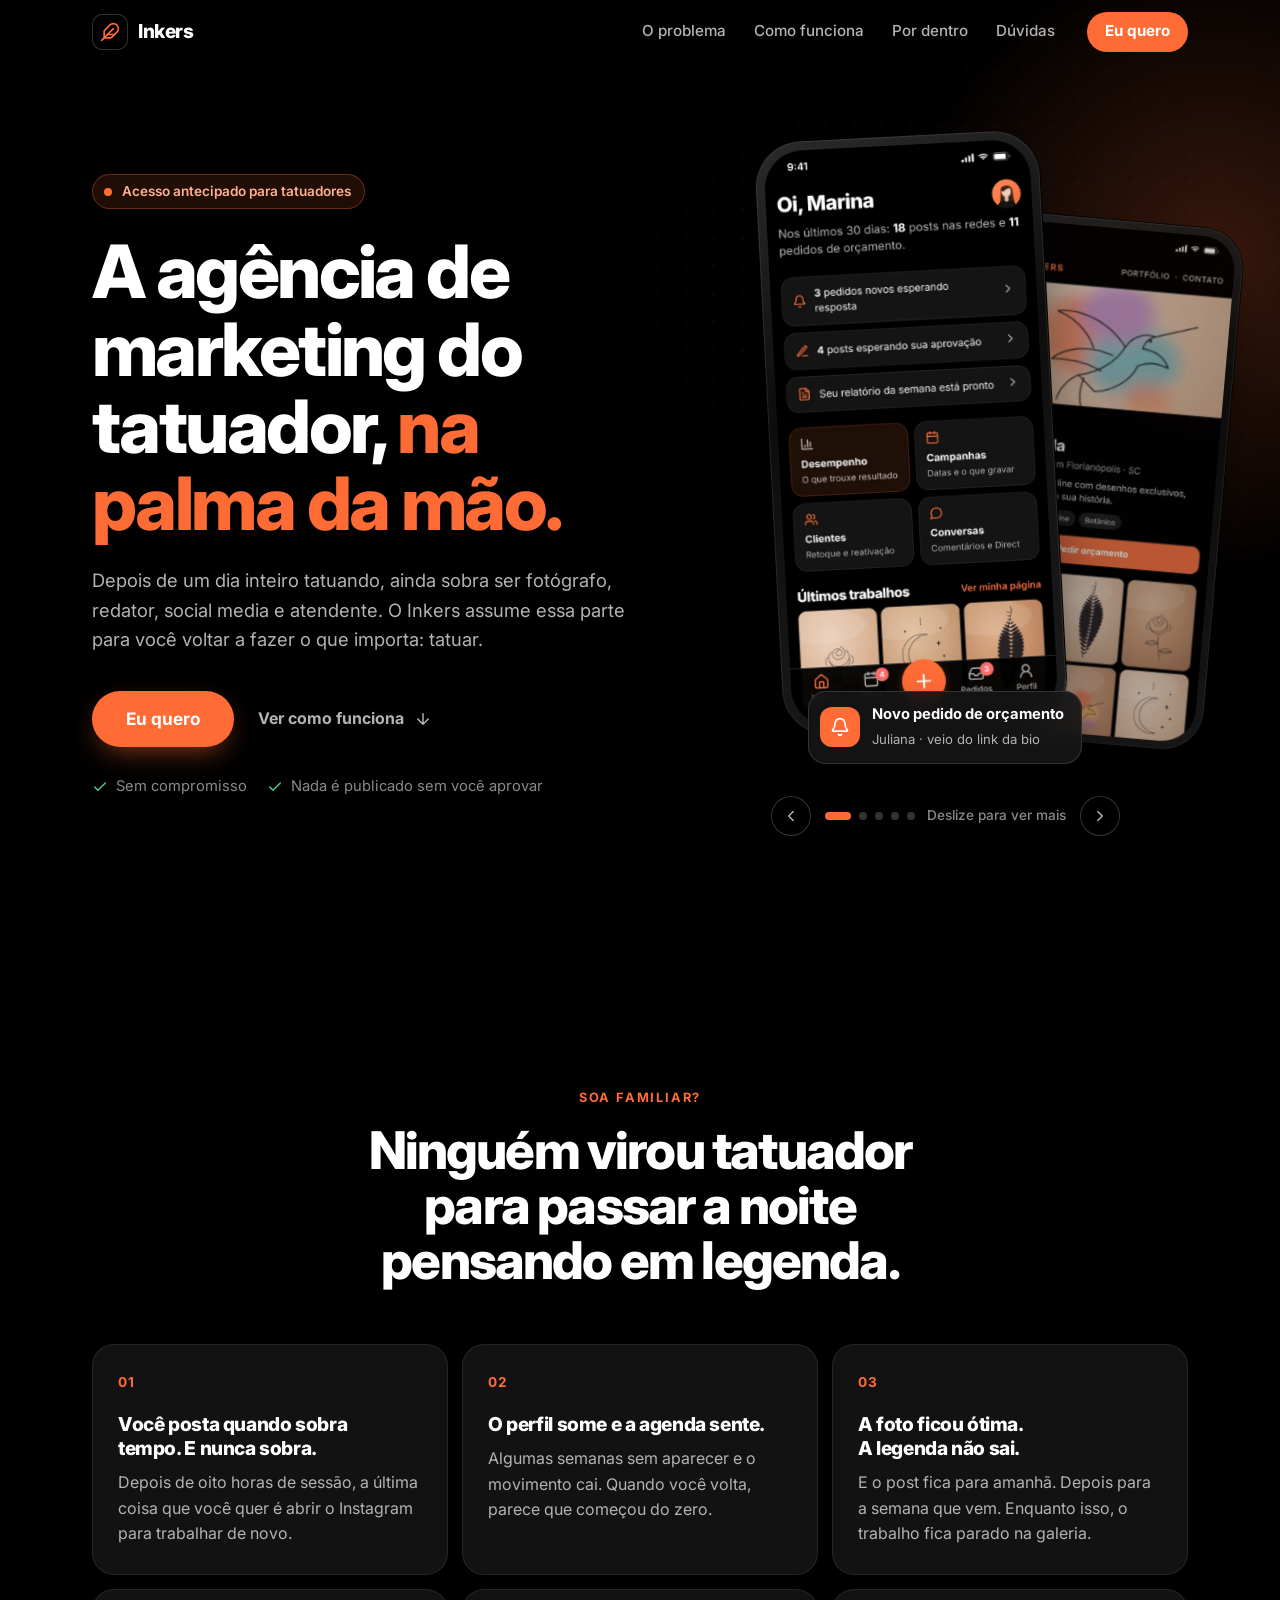
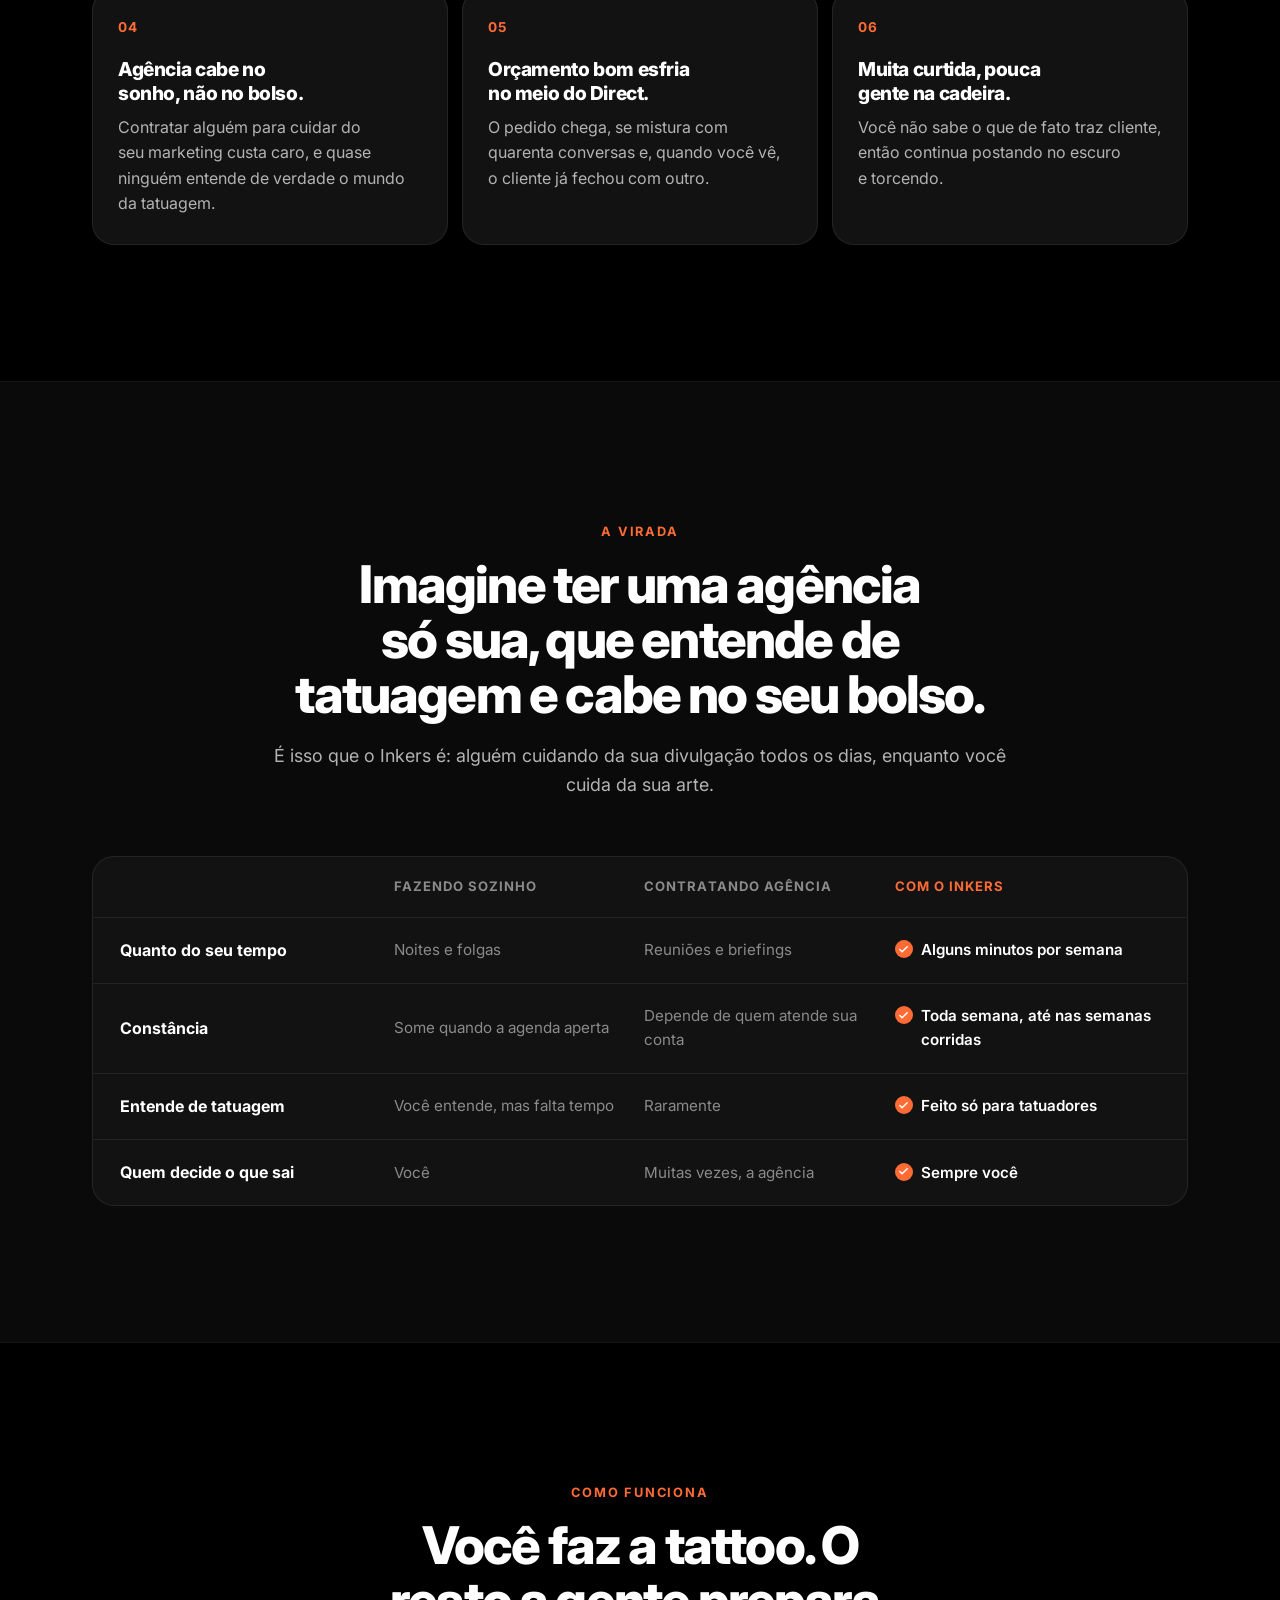
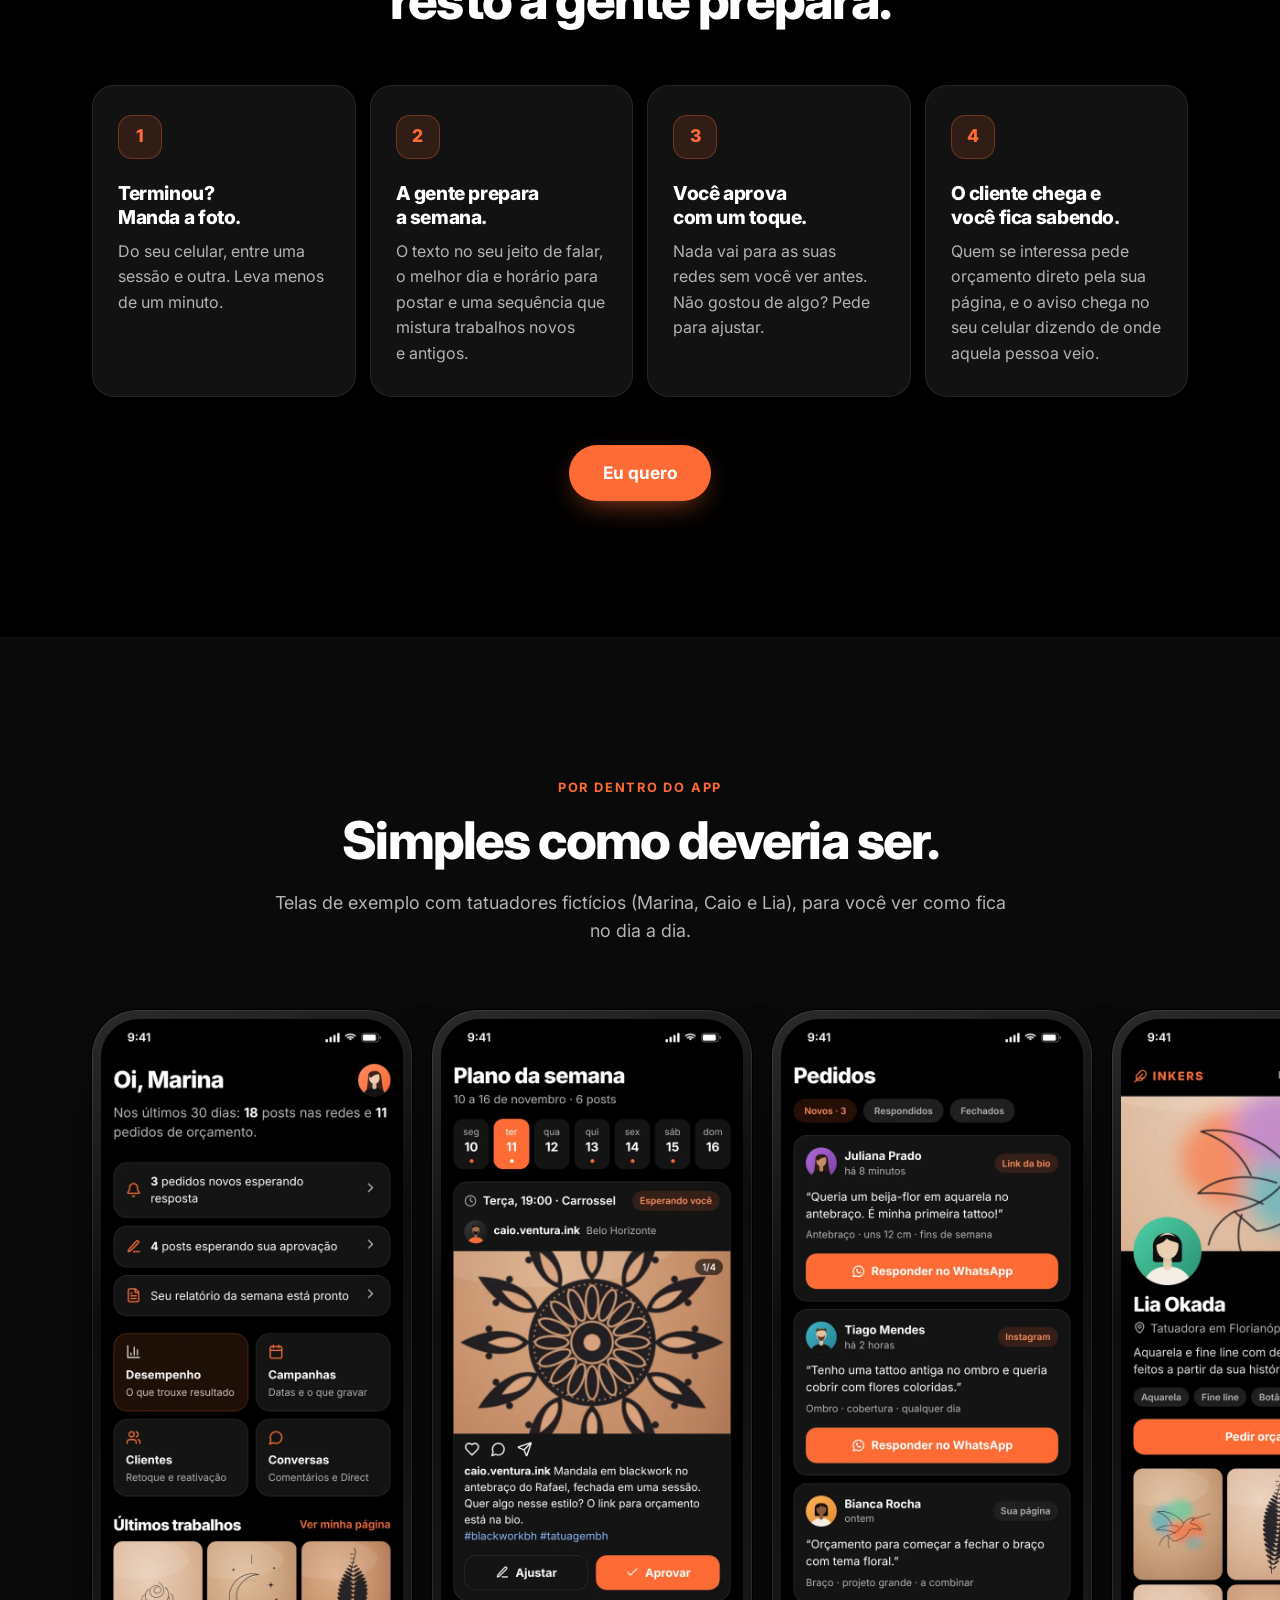
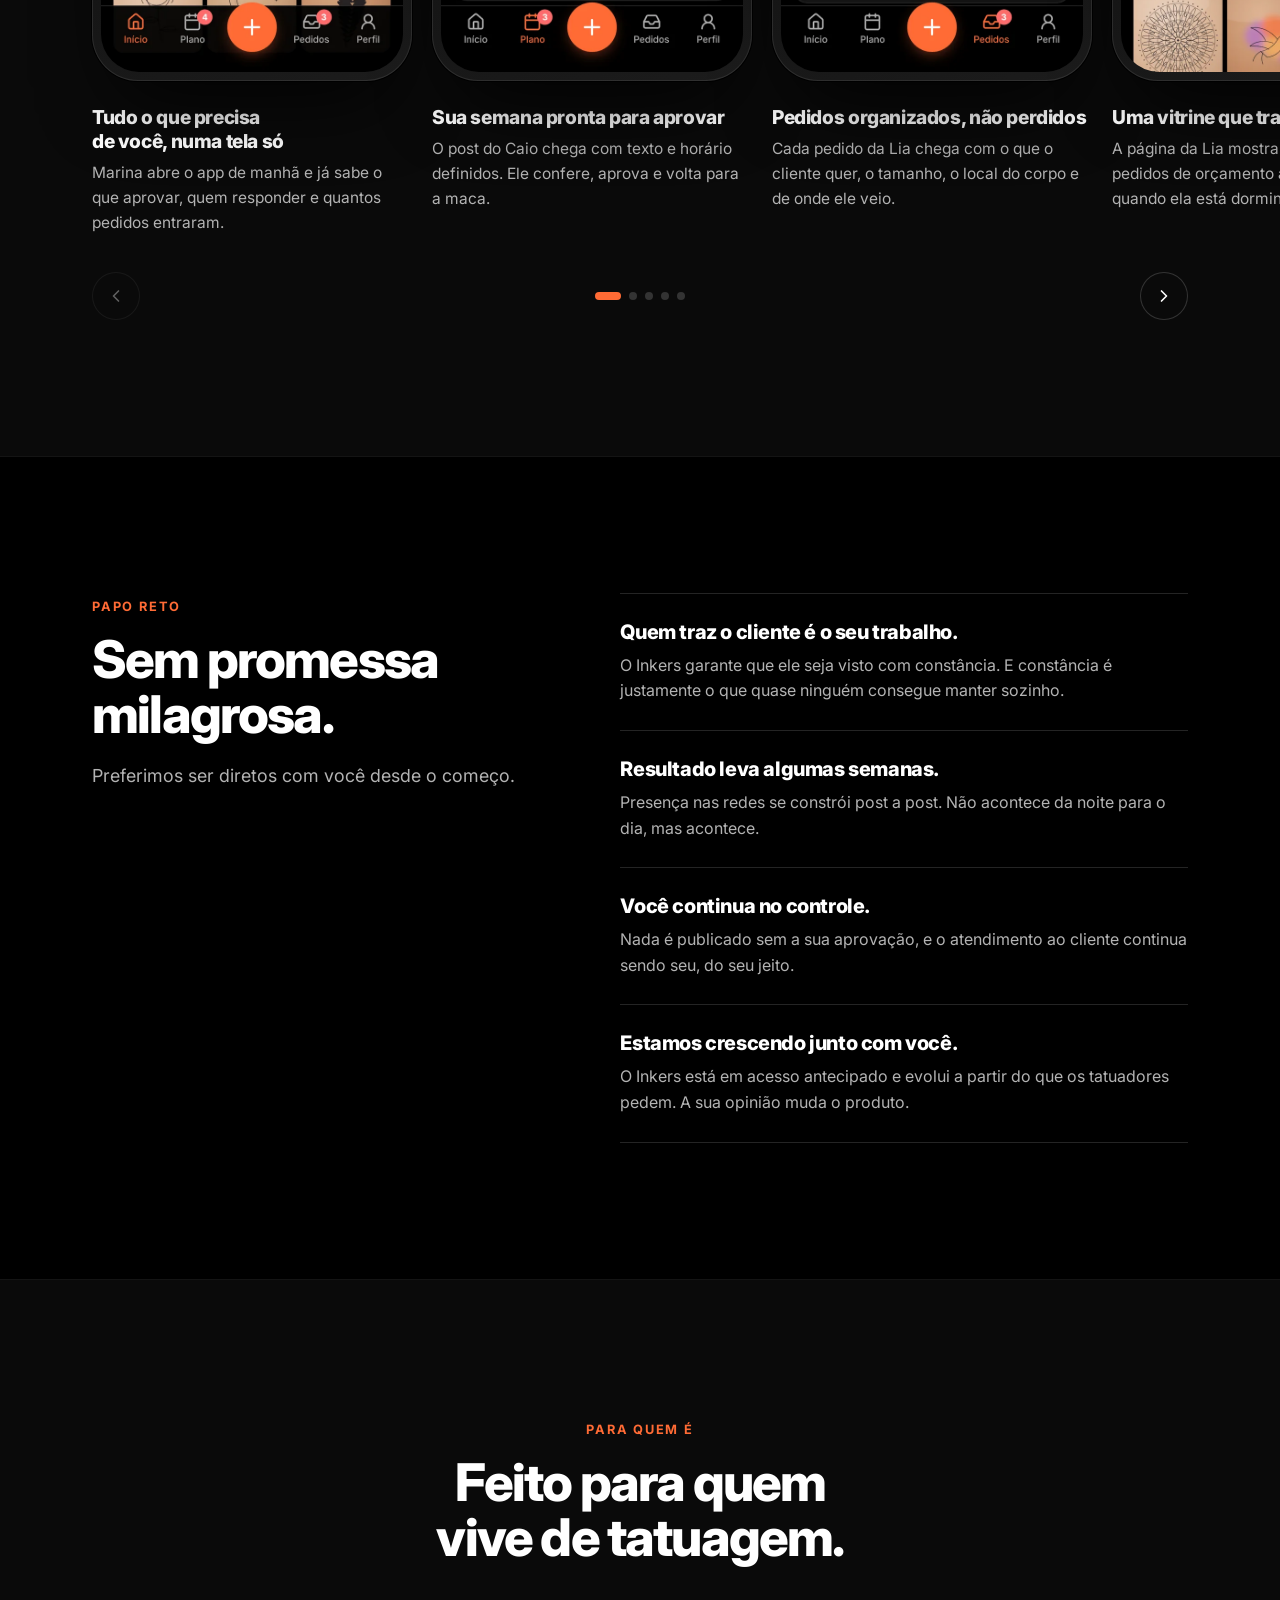
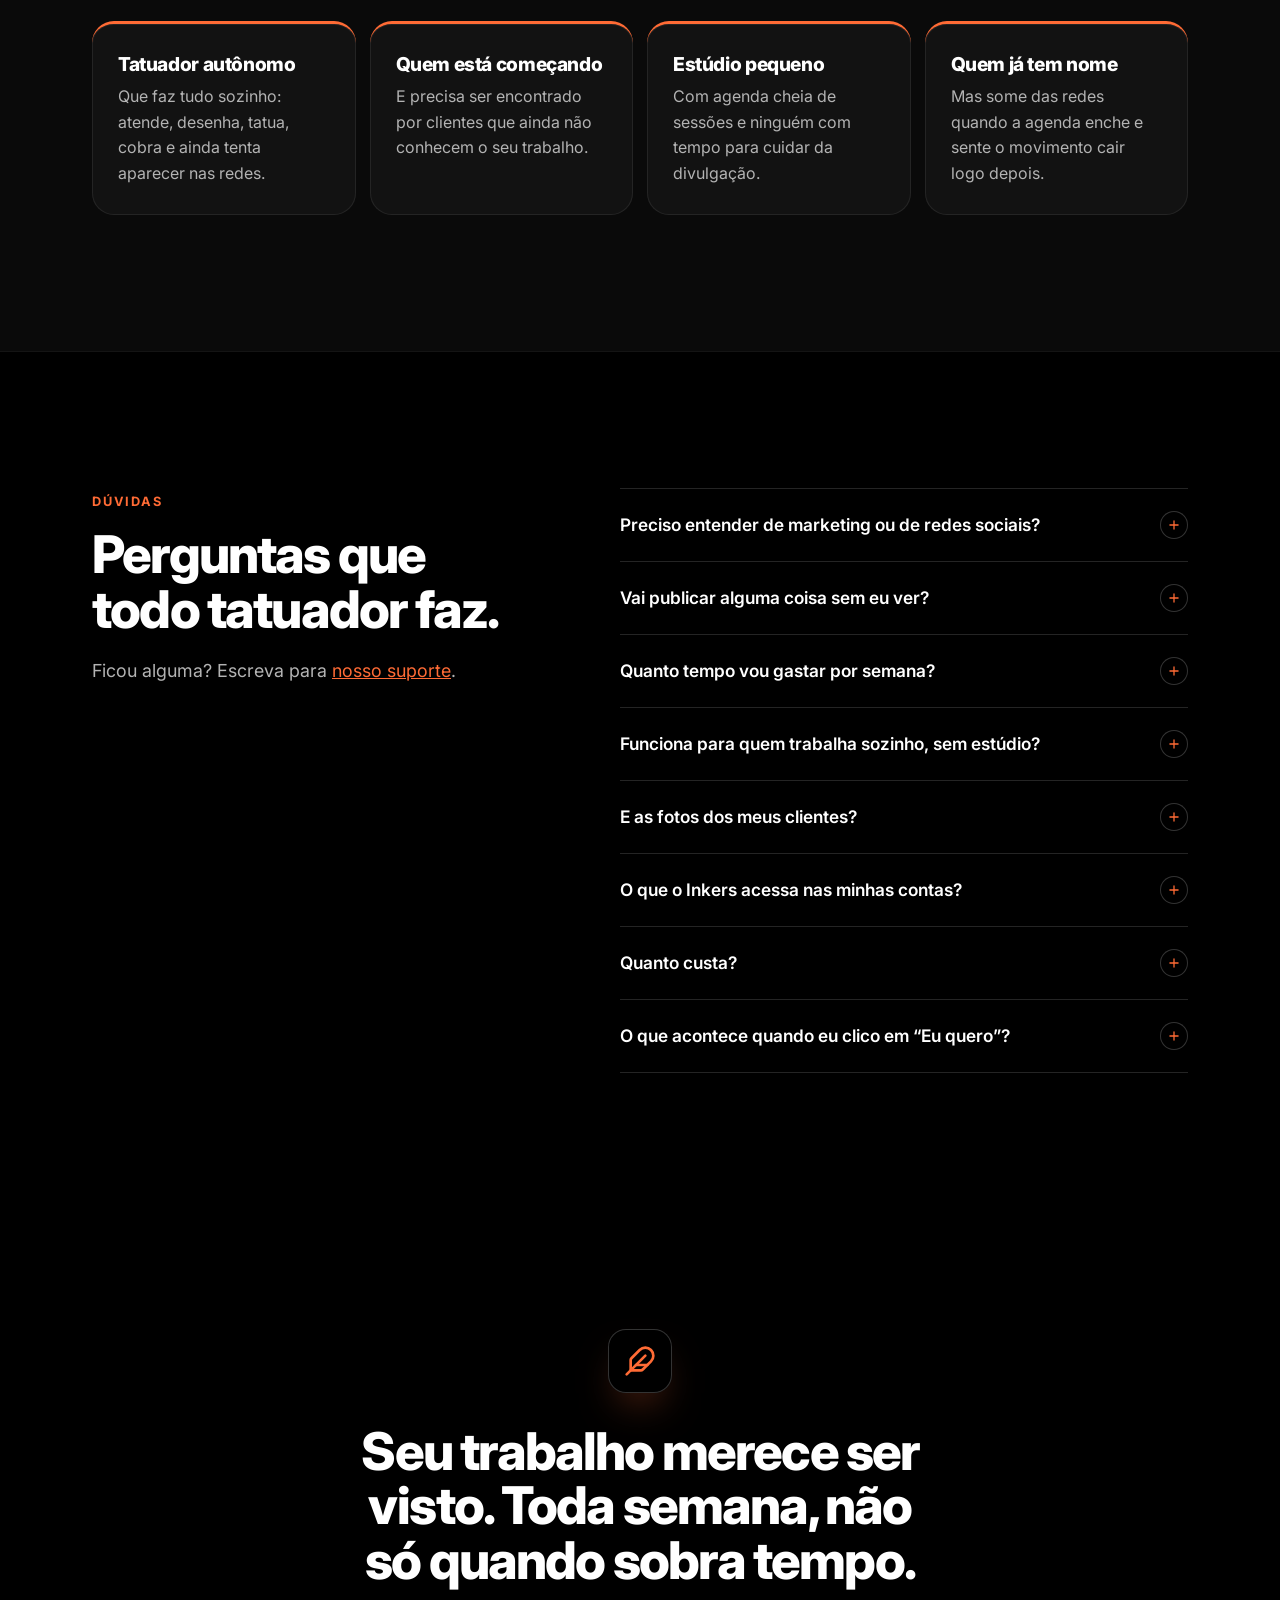
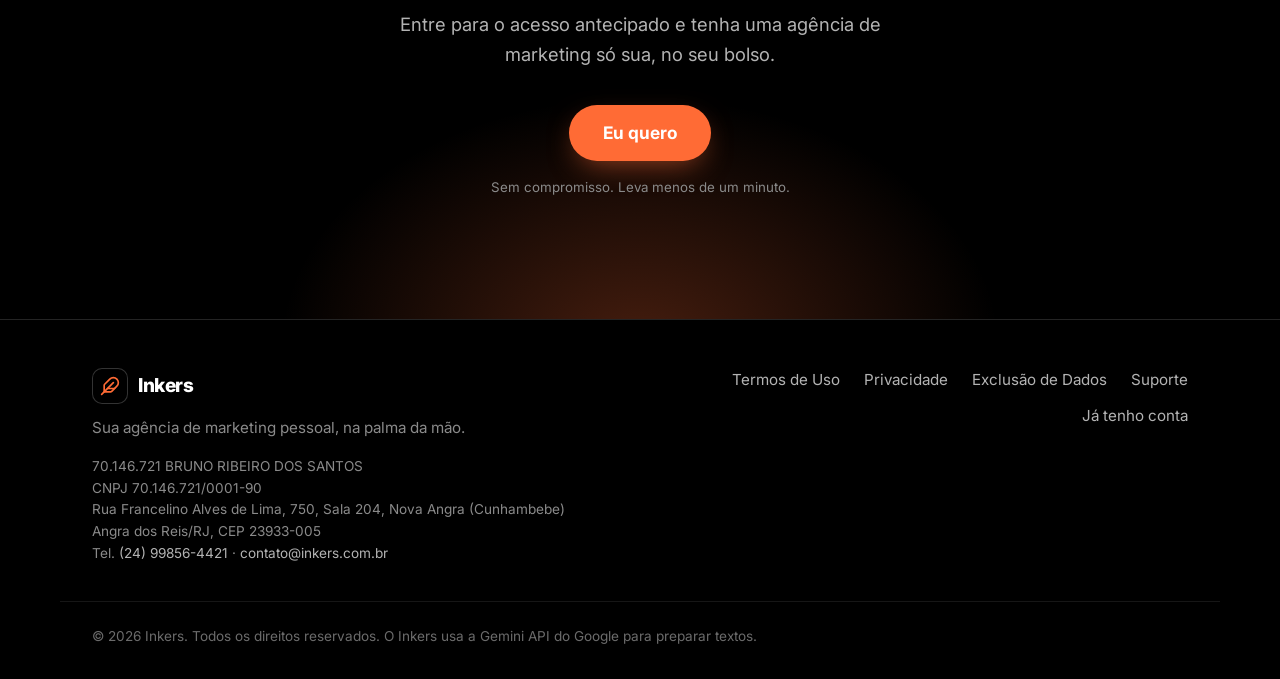
==== commit a0b7c3ba: "SEO: desliga páginas de tatuadores e corrige indexação da landing - Worker: só /api/v1/publico/ vai " ====
--- a/index.html
+++ b/index.html
@@ -5,7 +5,8 @@
     <meta charset="UTF-8">
     <meta name="viewport" content="width=device-width, initial-scale=1.0">
     <meta name="theme-color" content="#000000">
-    <title>Inkers | Sua agência de marketing pessoal, na palma da mão</title>
+    <meta name="robots" content="index, follow, max-image-preview:large">
+    <title>Inkers | Marketing e divulgação para tatuadores, no seu celular</title>
     <link rel="icon" href="/favicon.ico" sizes="any">
     <link rel="icon" type="image/svg+xml" href="/assets/pena.svg">
     <link rel="icon" type="image/png" sizes="32x32" href="/assets/pena-32.png">
@@ -13,18 +14,22 @@
     <meta name="description"
         content="O Inkers cuida da divulgação do seu trabalho de tatuagem: você manda a foto, aprova com um toque e os clientes chegam pedindo orçamento. Uma agência de marketing pessoal no seu celular.">
 
-    <meta property="og:title" content="Inkers | Sua agência de marketing pessoal, na palma da mão">
+    <meta property="og:title" content="Inkers | Marketing e divulgação para tatuadores, no seu celular">
     <meta property="og:description"
         content="Você tatua. O Inkers cuida para que o seu trabalho seja visto, toda semana, e para que o cliente chegue até você.">
     <meta property="og:type" content="website">
     <meta property="og:url" content="https://inkers.com.br/">
-    <meta property="og:image" content="https://inkers.com.br/assets/pena-512.png">
+    <meta property="og:image" content="https://inkers.com.br/assets/og-inkers.jpg">
+    <meta property="og:image:width" content="1200">
+    <meta property="og:image:height" content="630">
+    <meta property="og:image:alt" content="Inkers: marketing para tatuadores, na palma da mão. Telas do app com o plano da semana e os pedidos de orçamento.">
+    <meta property="og:site_name" content="Inkers">
     <meta property="og:locale" content="pt_BR">
-    <meta name="twitter:card" content="summary">
-    <meta name="twitter:title" content="Inkers | Sua agência de marketing pessoal, na palma da mão">
+    <meta name="twitter:card" content="summary_large_image">
+    <meta name="twitter:title" content="Inkers | Marketing e divulgação para tatuadores, no seu celular">
     <meta name="twitter:description"
         content="Você tatua. O Inkers cuida para que o seu trabalho seja visto, toda semana, e para que o cliente chegue até você.">
-    <meta name="twitter:image" content="https://inkers.com.br/assets/pena-512.png">
+    <meta name="twitter:image" content="https://inkers.com.br/assets/og-inkers.jpg">
 
     <link rel="canonical" href="https://inkers.com.br/">
 
@@ -55,8 +60,7 @@
             "email": "contato@inkers.com.br",
             "contactType": "customer support",
             "availableLanguage": "Portuguese"
-          },
-          "sameAs": ["https://app.inkers.com.br"]
+          }
         },
         {
           "@type": "WebSite",
@@ -75,6 +79,76 @@
           "description": "Agência de marketing pessoal para tatuadores: divulgação do trabalho nas redes, página profissional e pedidos de orçamento, tudo aprovado pelo próprio tatuador.",
           "url": "https://app.inkers.com.br",
           "author": { "@id": "https://inkers.com.br/#organization" }
+        },
+        {
+          "@type": "FAQPage",
+          "@id": "https://inkers.com.br/#faq",
+          "mainEntity": [
+            {
+              "@type": "Question",
+              "name": "Preciso entender de marketing ou de redes sociais?",
+              "acceptedAnswer": {
+                "@type": "Answer",
+                "text": "Não. Você manda a foto do trabalho e confere o que foi preparado. A parte de pensar no texto, no dia e no horário fica com a gente."
+              }
+            },
+            {
+              "@type": "Question",
+              "name": "Vai publicar alguma coisa sem eu ver?",
+              "acceptedAnswer": {
+                "@type": "Answer",
+                "text": "Nunca. Tudo passa por você antes. Se não gostar, pede ajuste ou descarta."
+              }
+            },
+            {
+              "@type": "Question",
+              "name": "Quanto tempo vou gastar por semana?",
+              "acceptedAnswer": {
+                "@type": "Answer",
+                "text": "Mandar uma foto leva menos de um minuto. Conferir e aprovar a semana costuma levar uns 10 a 15 minutos."
+              }
+            },
+            {
+              "@type": "Question",
+              "name": "Funciona para quem trabalha sozinho, sem estúdio?",
+              "acceptedAnswer": {
+                "@type": "Answer",
+                "text": "Sim. Foi pensado primeiro para o tatuador que faz tudo sozinho."
+              }
+            },
+            {
+              "@type": "Question",
+              "name": "E as fotos dos meus clientes?",
+              "acceptedAnswer": {
+                "@type": "Answer",
+                "text": "Você escolhe quais trabalhos aparecem. Se o cliente preferir não mostrar a tattoo, ela fica guardada só para você."
+              }
+            },
+            {
+              "@type": "Question",
+              "name": "O que o Inkers acessa nas minhas contas?",
+              "acceptedAnswer": {
+                "@type": "Answer",
+                "text": "Só o necessário para cada função, e só depois que você conecta a conta. No Instagram e no Facebook: ler seu perfil e métricas, publicar o que você aprovar e, se você ativar, ajudar com comentários, mensagens e anúncios. No Google: login e, se você ativar, Meu Negócio e Google Ads. Você desconecta quando quiser. Detalhes na Política de Privacidade."
+              }
+            },
+            {
+              "@type": "Question",
+              "name": "Quanto custa?",
+              "acceptedAnswer": {
+                "@type": "Answer",
+                "text": "Estamos em acesso antecipado. Deixando seu contato, você entra na lista e conhece todas as condições antes de decidir qualquer coisa. Sem compromisso."
+              }
+            },
+            {
+              "@type": "Question",
+              "name": "O que acontece quando eu clico em “Eu quero”?",
+              "acceptedAnswer": {
+                "@type": "Answer",
+                "text": "Você deixa seu nome e WhatsApp e entra na lista do acesso antecipado. A gente fala com você e, se quiser, você já pode abrir o app na hora."
+              }
+            }
+          ]
         }
       ]
     }
@@ -82,7 +156,7 @@
 
     <link rel="preconnect" href="https://fonts.googleapis.com">
     <link rel="preconnect" href="https://fonts.gstatic.com" crossorigin>
-    <link href="https://fonts.googleapis.com/css2?family=Inter:wght@400;500;600;700;800;900&display=swap" rel="stylesheet">
+    <link href="https://fonts.googleapis.com/css2?family=Inter:wght@400..800&display=swap" rel="stylesheet">
     <link rel="stylesheet" href="css/landing.css?v=6">
 </head>
 
@@ -113,7 +187,7 @@
             <div class="wrap hero-grid">
                 <div class="hero-texto">
                     <p class="selo"><span class="ponto" aria-hidden="true"></span>Acesso antecipado para tatuadores</p>
-                    <h1>Sua agência de marketing pessoal, <em>na palma da mão.</em></h1>
+                    <h1>A agência de marketing do tatuador, <em>na palma da mão.</em></h1>
                     <p class="hero-lead">Depois de um dia inteiro tatuando, ainda sobra ser fotógrafo, redator, social
                         media e atendente. O Inkers assume essa parte para você voltar a fazer o que importa: tatuar.</p>
                     <div class="hero-acoes">
@@ -132,7 +206,7 @@
                             <img src="assets/images/app/inicio.webp" alt="" width="660" height="1428" fetchpriority="high" draggable="false">
                         </div>
                         <div class="celular carta" data-aviso="Página no ar|Lia recebe pedidos a qualquer hora">
-                            <img src="assets/images/app/pagina.webp" alt="" width="660" height="1428" draggable="false">
+                            <img src="assets/images/app/pagina.webp" alt="" width="660" height="1428" decoding="async" draggable="false">
                         </div>
                         <div class="celular carta" data-aviso="Post pronto para aprovar|Terça, 19:00 · é só tocar em aprovar">
                             <img src="assets/images/app/aprovar.webp" alt="" width="660" height="1428" decoding="async" draggable="false">
@@ -436,7 +510,7 @@
                         <p>Só o necessário para cada função, e só depois que você conecta a conta. No Instagram e no
                             Facebook: ler seu perfil e métricas, publicar o que você aprovar e, se você ativar, ajudar com
                             comentários, mensagens e anúncios. No Google: login e, se você ativar, Meu Negócio e Google Ads.
-                            Você desconecta quando quiser. Detalhes na <a href="politica-de-privacidade.html">Política de Privacidade</a>.</p>
+                            Você desconecta quando quiser. Detalhes na <a href="/politica-de-privacidade">Política de Privacidade</a>.</p>
                     </details>
                     <details>
                         <summary>Quanto custa?</summary>
@@ -485,10 +559,10 @@
                 </address>
             </div>
             <nav aria-label="Links legais" class="rodape-links">
-                <a href="termos-de-uso.html">Termos de Uso</a>
-                <a href="politica-de-privacidade.html">Privacidade</a>
-                <a href="exclusao-de-dados.html">Exclusão de Dados</a>
-                <a href="suporte.html">Suporte</a>
+                <a href="/termos-de-uso">Termos de Uso</a>
+                <a href="/politica-de-privacidade">Privacidade</a>
+                <a href="/exclusao-de-dados">Exclusão de Dados</a>
+                <a href="/suporte">Suporte</a>
                 <a href="https://app.inkers.com.br">Já tenho conta</a>
             </nav>
         </div>
@@ -540,7 +614,7 @@
             <div class="turnstile" data-turnstile></div>
             <p class="modal-erro" data-erro role="alert" hidden></p>
             <button type="submit" class="btn btn-pri btn-lg btn-cheio" data-enviar>Eu quero entrar</button>
-            <p class="modal-legal">Ao enviar, você concorda com a nossa <a href="politica-de-privacidade.html" target="_blank" rel="noopener">Política de Privacidade</a>.</p>
+            <p class="modal-legal">Ao enviar, você concorda com a nossa <a href="/politica-de-privacidade" target="_blank" rel="noopener">Política de Privacidade</a>.</p>
         </form>
 
         <div class="modal-ok" data-ok hidden>
@@ -553,7 +627,7 @@
         </div>
     </dialog>
 
-    <script src="js/landing.js?v=4" defer></script>
+    <script src="js/landing.js?v=5" defer></script>
 </body>
 
 </html>
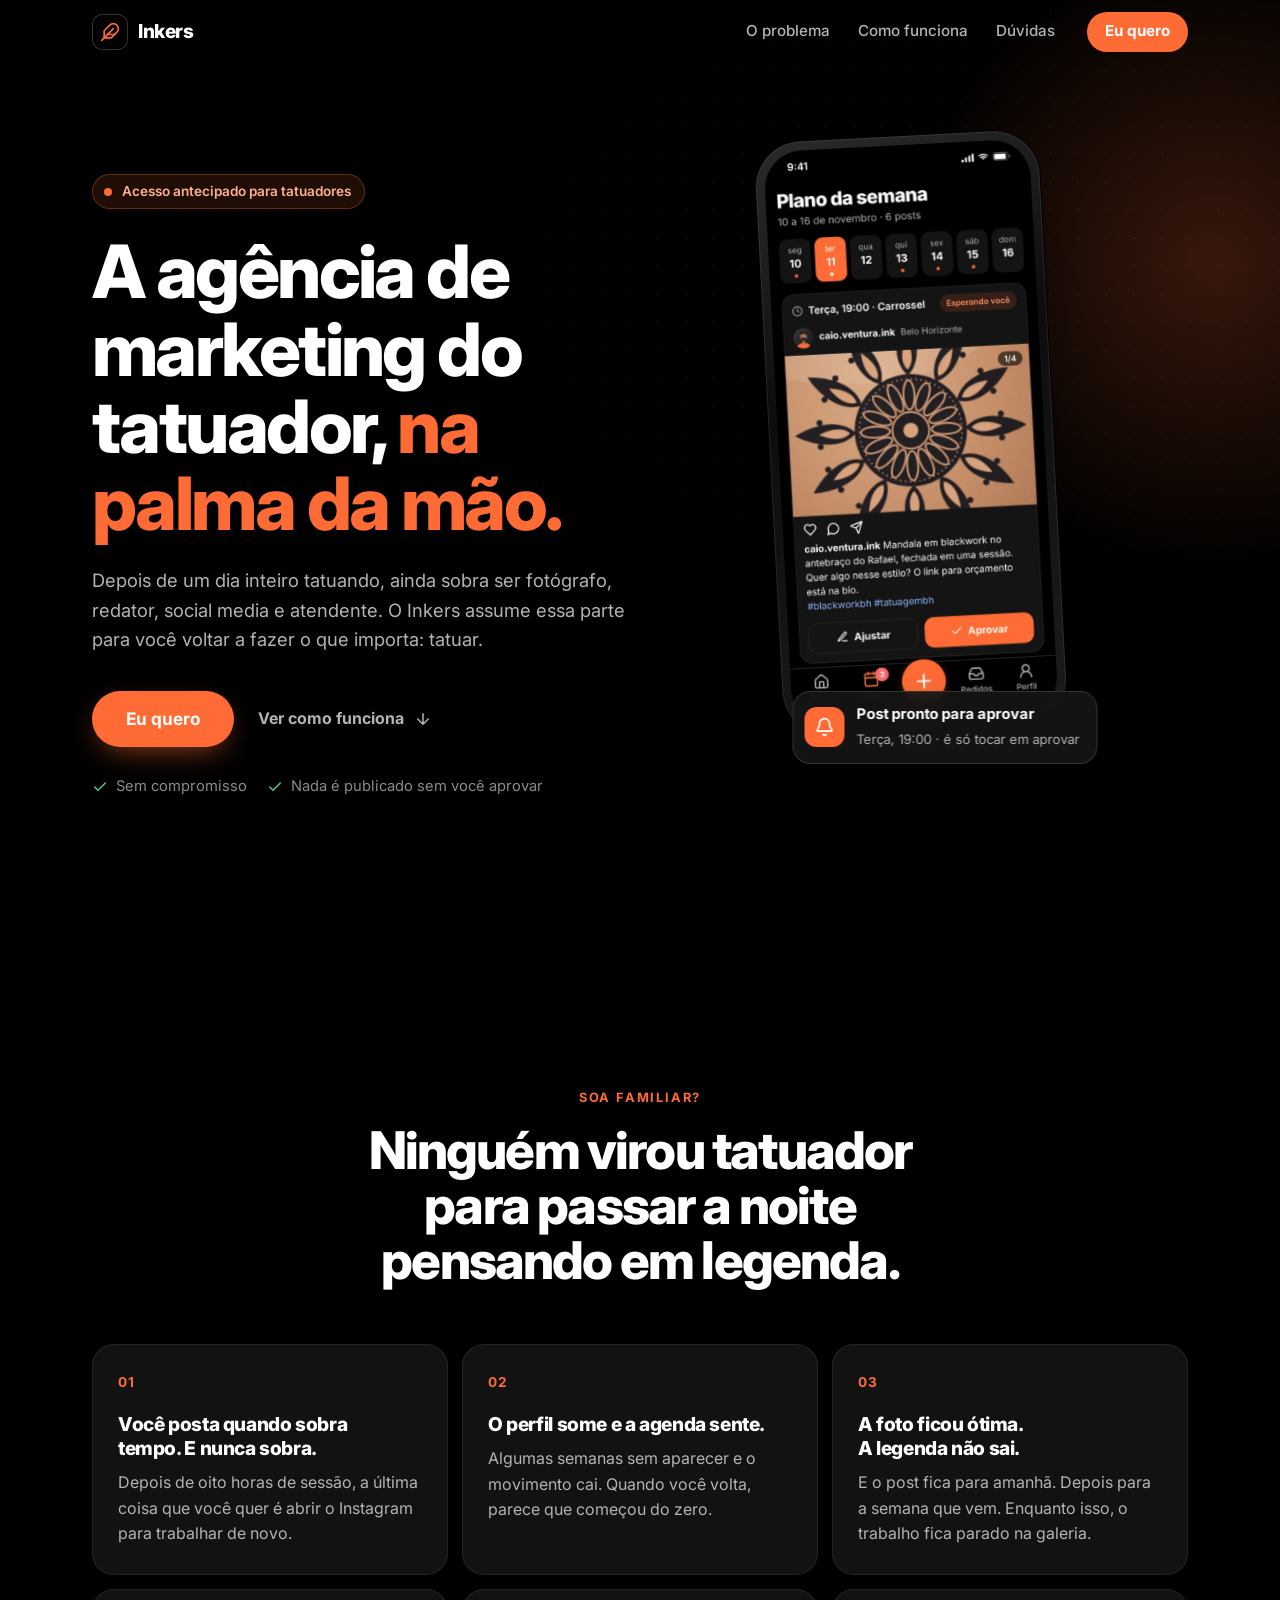
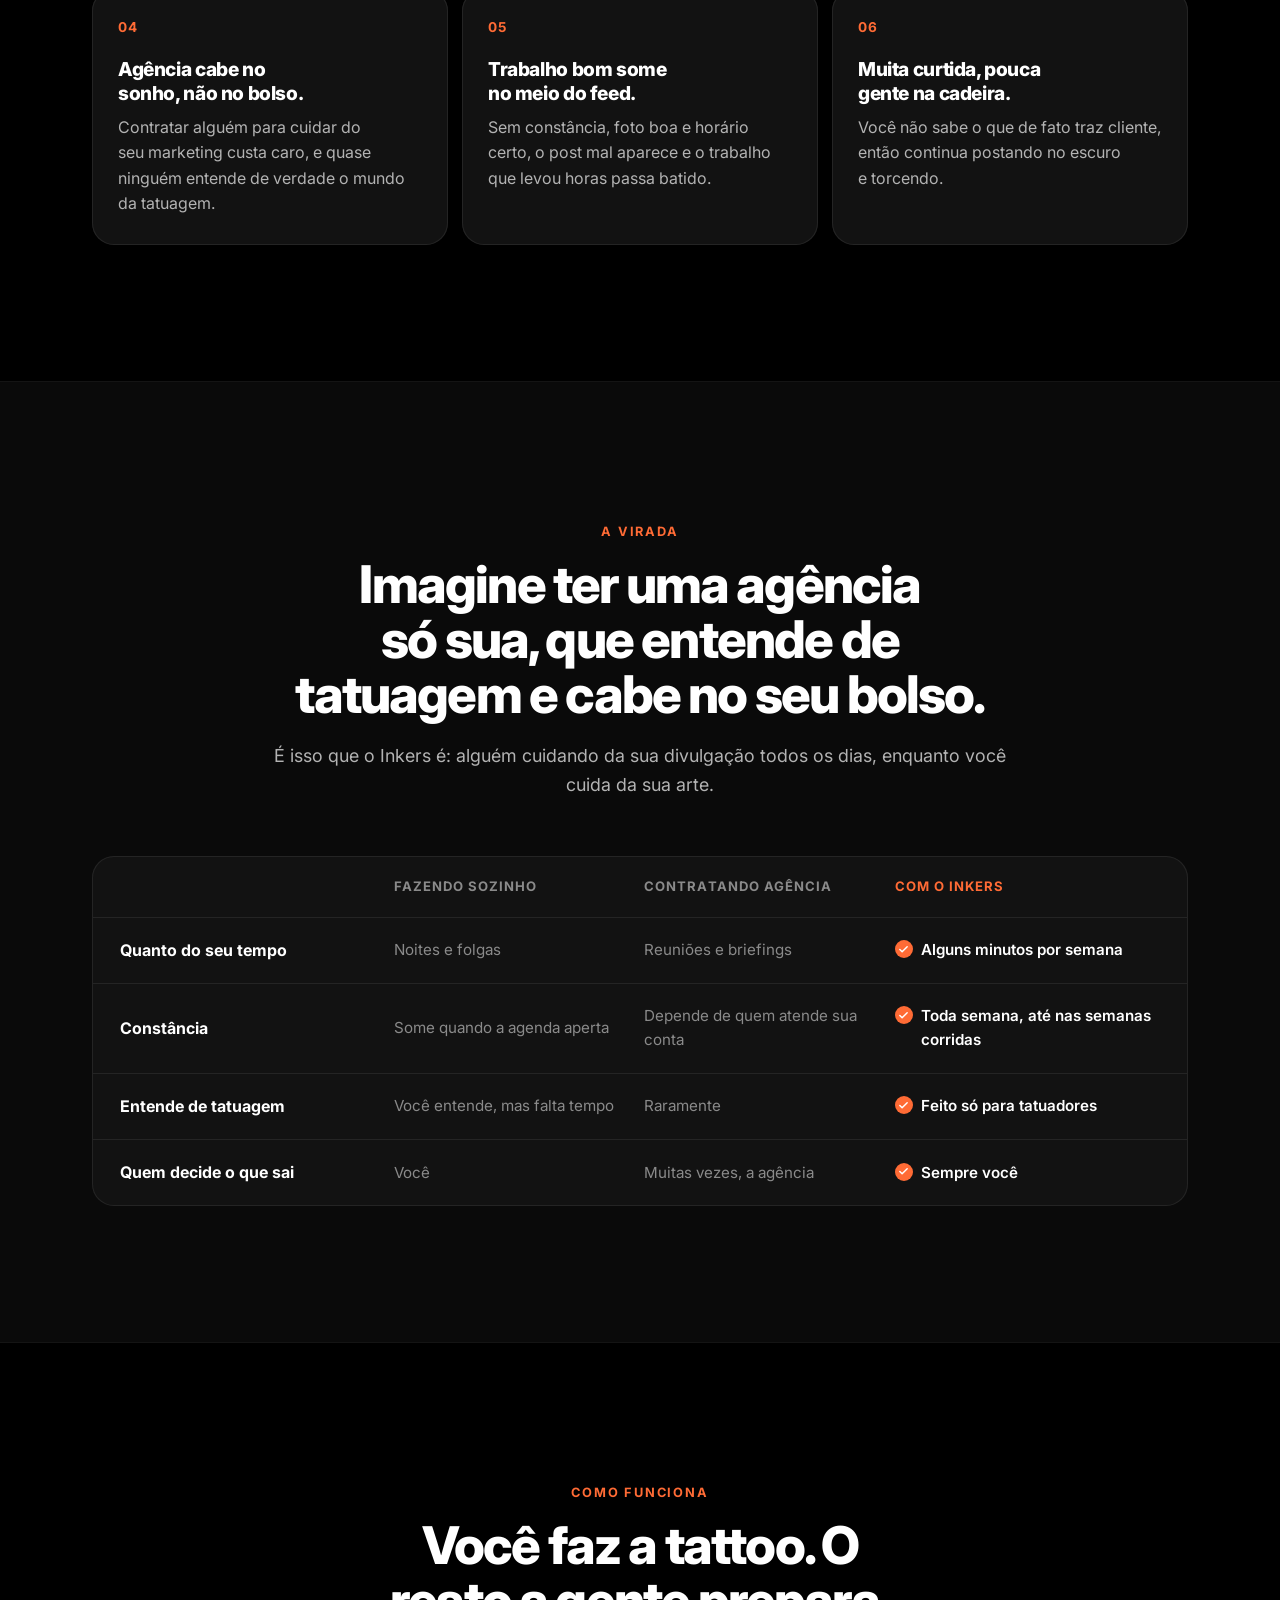
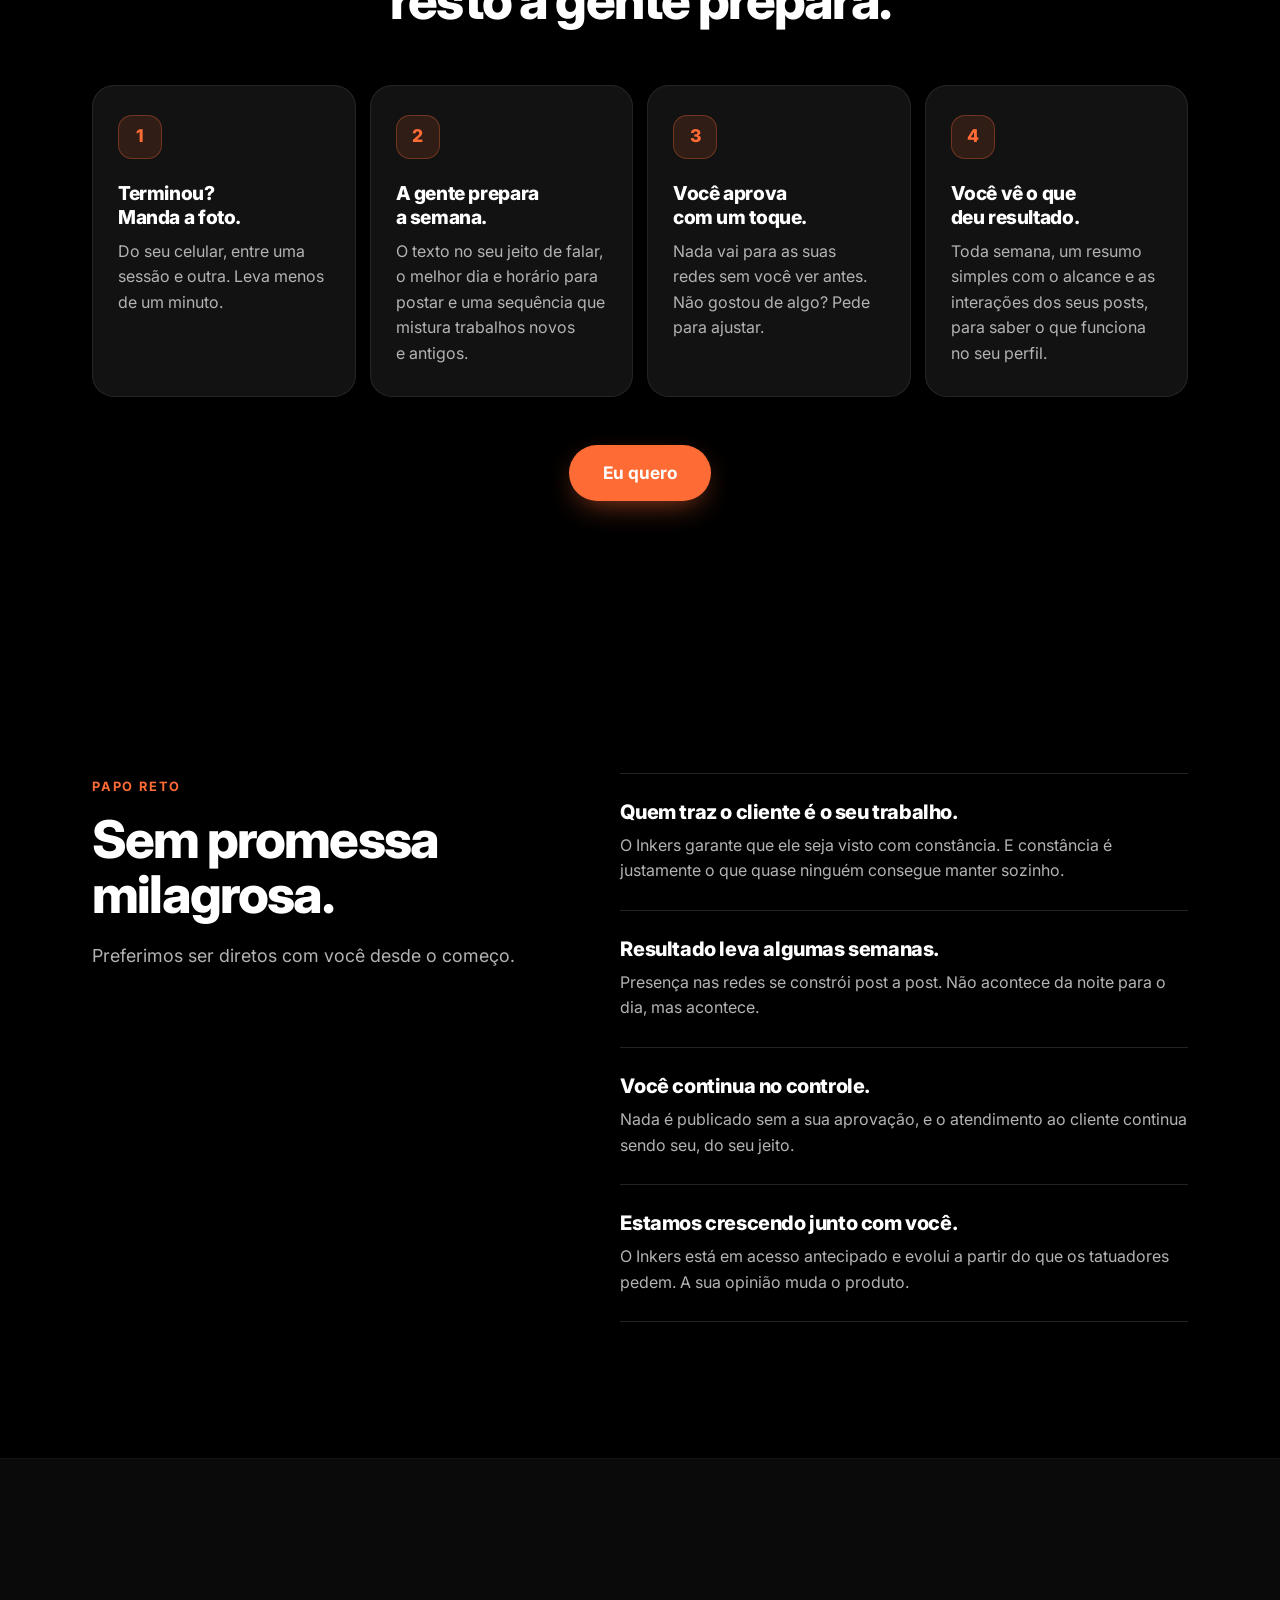
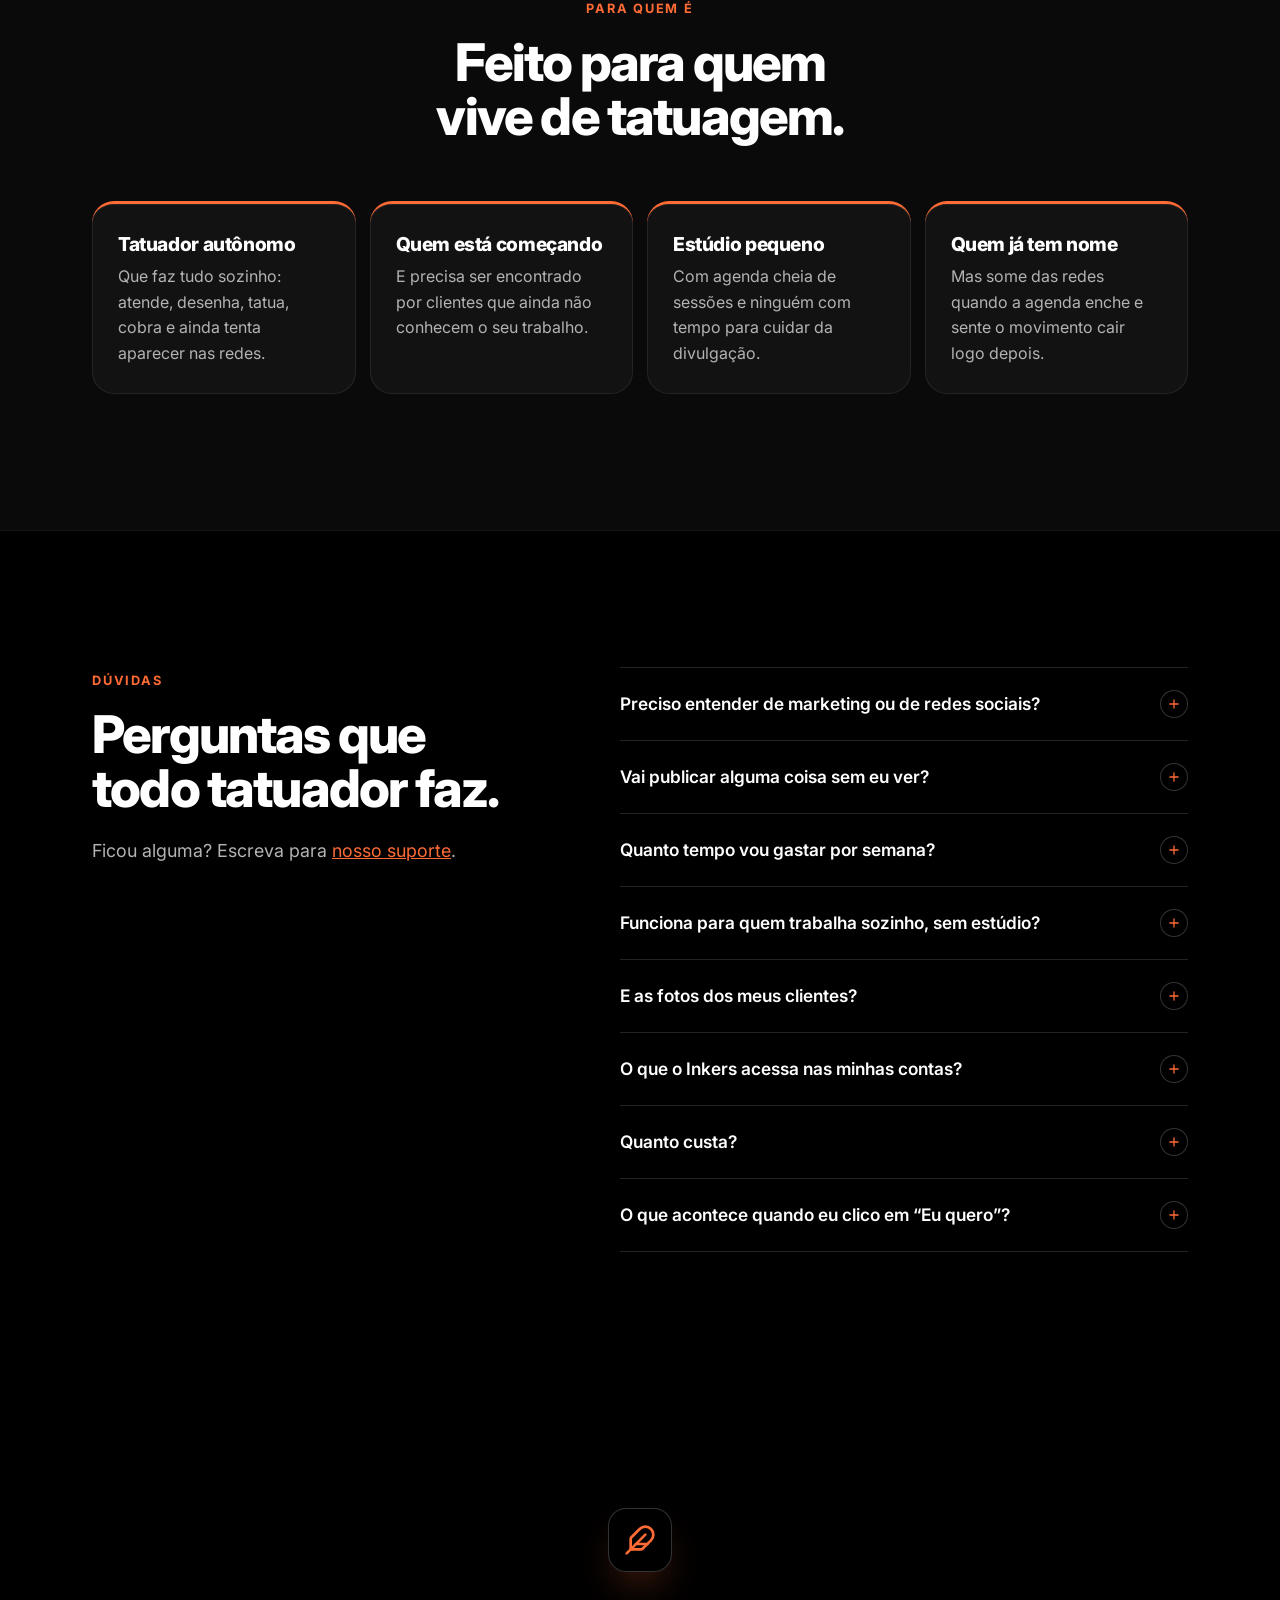
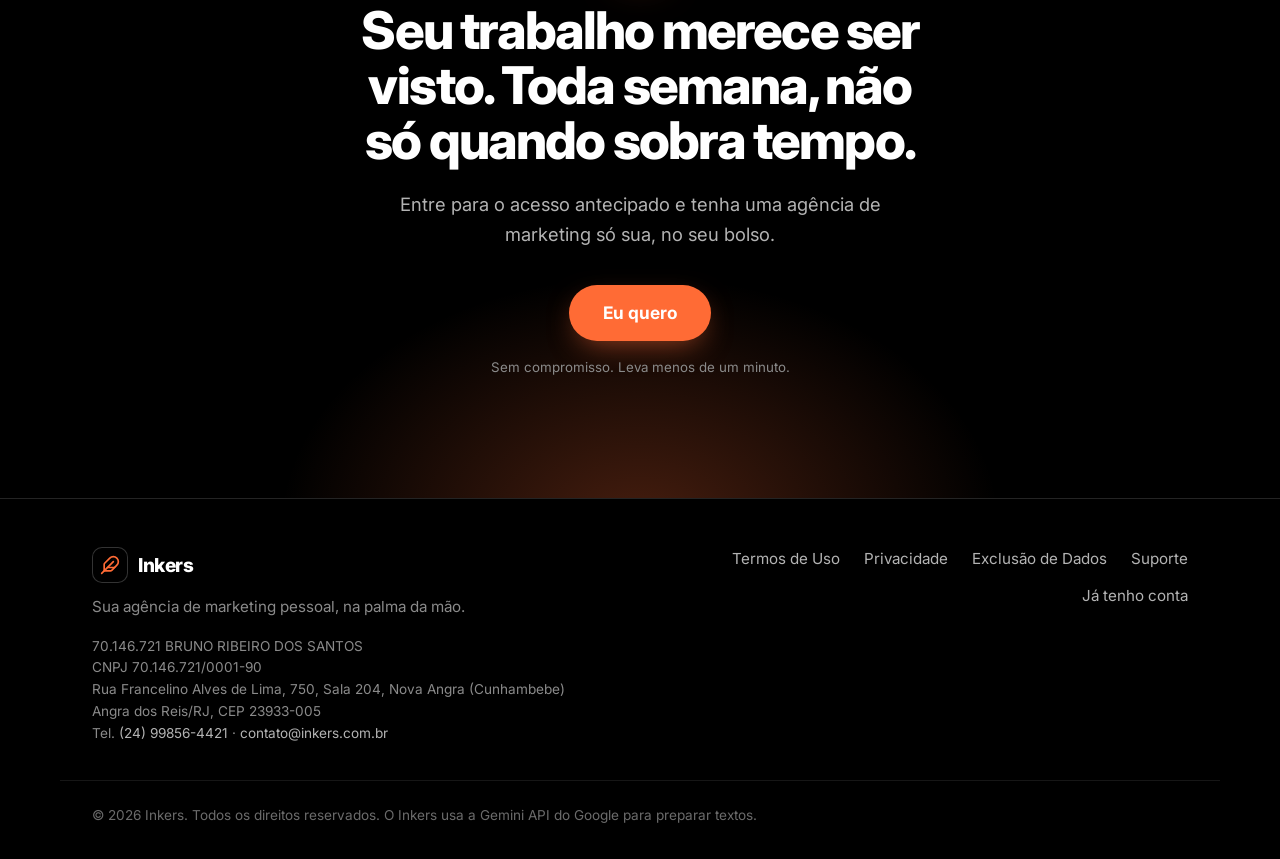
==== commit 3854fba9: "Index: só Instagram (sem página profissional nem pedidos de orçamento) Remove a vitrine de telas e a" ====
--- a/index.html
+++ b/index.html
@@ -12,23 +12,23 @@
     <link rel="icon" type="image/png" sizes="32x32" href="/assets/pena-32.png">
     <link rel="apple-touch-icon" href="/assets/pena-180.png">
     <meta name="description"
-        content="O Inkers cuida da divulgação do seu trabalho de tatuagem: você manda a foto, aprova com um toque e os clientes chegam pedindo orçamento. Uma agência de marketing pessoal no seu celular.">
+        content="O Inkers cuida da divulgação do seu trabalho de tatuagem: você manda a foto, aprova com um toque e o seu Instagram não fica parado. Uma agência de marketing pessoal no seu celular.">
 
     <meta property="og:title" content="Inkers | Marketing e divulgação para tatuadores, no seu celular">
     <meta property="og:description"
-        content="Você tatua. O Inkers cuida para que o seu trabalho seja visto, toda semana, e para que o cliente chegue até você.">
+        content="Você tatua. O Inkers cuida para que o seu trabalho seja visto, toda semana, no seu Instagram.">
     <meta property="og:type" content="website">
     <meta property="og:url" content="https://inkers.com.br/">
     <meta property="og:image" content="https://inkers.com.br/assets/og-inkers.jpg">
     <meta property="og:image:width" content="1200">
     <meta property="og:image:height" content="630">
-    <meta property="og:image:alt" content="Inkers: marketing para tatuadores, na palma da mão. Telas do app com o plano da semana e os pedidos de orçamento.">
+    <meta property="og:image:alt" content="Inkers: marketing para tatuadores, na palma da mão. Tela do app com o plano da semana pronto para aprovar.">
     <meta property="og:site_name" content="Inkers">
     <meta property="og:locale" content="pt_BR">
     <meta name="twitter:card" content="summary_large_image">
     <meta name="twitter:title" content="Inkers | Marketing e divulgação para tatuadores, no seu celular">
     <meta name="twitter:description"
-        content="Você tatua. O Inkers cuida para que o seu trabalho seja visto, toda semana, e para que o cliente chegue até você.">
+        content="Você tatua. O Inkers cuida para que o seu trabalho seja visto, toda semana, no seu Instagram.">
     <meta name="twitter:image" content="https://inkers.com.br/assets/og-inkers.jpg">
 
     <link rel="canonical" href="https://inkers.com.br/">
@@ -76,7 +76,7 @@
           "name": "Inkers",
           "applicationCategory": "BusinessApplication",
           "operatingSystem": "iOS, Android, Web",
-          "description": "Agência de marketing pessoal para tatuadores: divulgação do trabalho nas redes, página profissional e pedidos de orçamento, tudo aprovado pelo próprio tatuador.",
+          "description": "Agência de marketing pessoal para tatuadores: divulgação do trabalho no Instagram, com textos e horários preparados e tudo aprovado pelo próprio tatuador.",
           "url": "https://app.inkers.com.br",
           "author": { "@id": "https://inkers.com.br/#organization" }
         },
@@ -174,7 +174,6 @@
             <nav class="menu" aria-label="Seções da página">
                 <a href="#dores">O problema</a>
                 <a href="#como-funciona">Como funciona</a>
-                <a href="#por-dentro">Por dentro</a>
                 <a href="#duvidas">Dúvidas</a>
             </nav>
             <button type="button" class="btn btn-pri btn-sm" data-eu-quero="topo">Eu quero</button>
@@ -200,34 +199,15 @@
                         <li><svg viewBox="0 0 24 24" aria-hidden="true"><path d="M20 6 9 17l-5-5"/></svg>Nada é publicado sem você aprovar</li>
                     </ul>
                 </div>
-                <div class="hero-visual" data-baralho>
-                    <div class="baralho" aria-hidden="true">
-                        <div class="celular carta" data-aviso="Novo pedido de orçamento|Juliana · veio do link da bio">
-                            <img src="assets/images/app/inicio.webp" alt="" width="660" height="1428" fetchpriority="high" draggable="false">
-                        </div>
-                        <div class="celular carta" data-aviso="Página no ar|Lia recebe pedidos a qualquer hora">
-                            <img src="assets/images/app/pagina.webp" alt="" width="660" height="1428" decoding="async" draggable="false">
-                        </div>
-                        <div class="celular carta" data-aviso="Post pronto para aprovar|Terça, 19:00 · é só tocar em aprovar">
-                            <img src="assets/images/app/aprovar.webp" alt="" width="660" height="1428" decoding="async" draggable="false">
-                        </div>
-                        <div class="celular carta" data-aviso="3 pedidos novos|Cada um com o que o cliente quer">
-                            <img src="assets/images/app/pedidos.webp" alt="" width="660" height="1428" decoding="async" draggable="false">
-                        </div>
-                        <div class="celular carta" data-aviso="Resumo da semana|6 pedidos, 2 a mais que a anterior">
-                            <img src="assets/images/app/semana.webp" alt="" width="660" height="1428" decoding="async" draggable="false">
+                <div class="hero-visual">
+                    <div class="baralho" aria-hidden="true" style="cursor: default;">
+                        <div class="celular carta frente">
+                            <img src="assets/images/app/aprovar.webp" alt="" width="660" height="1428" fetchpriority="high" draggable="false">
                         </div>
                     </div>
                     <div class="aviso-flutuante" aria-hidden="true">
                         <span class="aviso-icone"><svg viewBox="0 0 24 24"><path d="M10.268 21a2 2 0 0 0 3.464 0"/><path d="M3.262 15.326A1 1 0 0 0 4 17h16a1 1 0 0 0 .74-1.673C19.41 13.956 18 12.499 18 8A6 6 0 0 0 6 8c0 4.499-1.411 5.956-2.738 7.326"/></svg></span>
-                        <span class="aviso-texto"><strong data-aviso-titulo>Novo pedido de orçamento</strong><small data-aviso-sub>Juliana · veio do link da bio</small></span>
-                    </div>
-                    <div class="baralho-guia">
-                        <button type="button" class="baralho-seta" data-baralho-ant aria-label="Tela anterior do app">
-                            <svg viewBox="0 0 24 24" aria-hidden="true"><path d="m15 18-6-6 6-6"/></svg></button>
-                        <span class="baralho-dica"><span class="pontos" data-baralho-pontos aria-hidden="true"></span><span>Deslize para ver mais</span></span>
-                        <button type="button" class="baralho-seta" data-baralho-prox aria-label="Próxima tela do app">
-                            <svg viewBox="0 0 24 24" aria-hidden="true"><path d="m9 18 6-6-6-6"/></svg></button>
+                        <span class="aviso-texto"><strong>Post pronto para aprovar</strong><small>Terça, 19:00 · é só tocar em aprovar</small></span>
                     </div>
                 </div>
             </div>
@@ -266,9 +246,9 @@
                     </article>
                     <article class="dor revelar">
                         <span class="dor-n">05</span>
-                        <h3>Orçamento bom esfria no meio do Direct.</h3>
-                        <p>O pedido chega, se mistura com quarenta conversas e, quando você vê, o cliente já fechou com
-                            outro.</p>
+                        <h3>Trabalho bom some no meio do feed.</h3>
+                        <p>Sem constância, foto boa e horário certo, o post mal aparece e o trabalho que levou horas passa
+                            batido.</p>
                     </article>
                     <article class="dor revelar">
                         <span class="dor-n">06</span>
@@ -349,67 +329,13 @@
                     </li>
                     <li class="passo revelar">
                         <span class="passo-n">4</span>
-                        <h3>O cliente chega e você fica sabendo.</h3>
-                        <p>Quem se interessa pede orçamento direto pela sua página, e o aviso chega no seu celular dizendo
-                            de onde aquela pessoa veio.</p>
+                        <h3>Você vê o que deu resultado.</h3>
+                        <p>Toda semana, um resumo simples com o alcance e as interações dos seus posts, para saber o que
+                            funciona no seu perfil.</p>
                     </li>
                 </ol>
                 <div class="centro revelar">
                     <button type="button" class="btn btn-pri btn-lg" data-eu-quero="como-funciona">Eu quero</button>
-                </div>
-            </div>
-        </section>
-
-        <!-- POR DENTRO -->
-        <section id="por-dentro" class="secao secao-escura">
-            <div class="wrap">
-                <header class="secao-topo revelar">
-                    <p class="rotulo">Por dentro do app</p>
-                    <h2>Simples como deveria ser.</h2>
-                    <p class="secao-sub">Telas de exemplo com tatuadores fictícios (Marina, Caio e Lia), para você ver
-                        como fica no dia a dia.</p>
-                </header>
-            </div>
-            <div class="vitrine" data-vitrine>
-                <ul class="vitrine-trilho" data-trilho>
-                    <li class="vitrine-item">
-                        <div class="celular"><img src="assets/images/app/inicio.webp" width="660" height="1428" loading="lazy"
-                                alt="Tela inicial do app da tatuadora fictícia Marina: 3 pedidos novos, 4 posts para aprovar e o relatório da semana pronto."></div>
-                        <h3>Tudo o que precisa de você, numa tela só</h3>
-                        <p>Marina abre o app de manhã e já sabe o que aprovar, quem responder e quantos pedidos entraram.</p>
-                    </li>
-                    <li class="vitrine-item">
-                        <div class="celular"><img src="assets/images/app/aprovar.webp" width="660" height="1428" loading="lazy"
-                                alt="Plano da semana do tatuador fictício Caio, com um post de mandala em blackwork pronto, com texto e horário, esperando aprovação."></div>
-                        <h3>Sua semana pronta para aprovar</h3>
-                        <p>O post do Caio chega com texto e horário definidos. Ele confere, aprova e volta para a maca.</p>
-                    </li>
-                    <li class="vitrine-item">
-                        <div class="celular"><img src="assets/images/app/pedidos.webp" width="660" height="1428" loading="lazy"
-                                alt="Lista de pedidos de orçamento da tatuadora fictícia Lia, cada um com o que o cliente quer e de onde ele veio."></div>
-                        <h3>Pedidos organizados, não perdidos</h3>
-                        <p>Cada pedido da Lia chega com o que o cliente quer, o tamanho, o local do corpo e de onde ele veio.</p>
-                    </li>
-                    <li class="vitrine-item">
-                        <div class="celular"><img src="assets/images/app/pagina.webp" width="660" height="1428" loading="lazy"
-                                alt="Página profissional da tatuadora fictícia Lia Okada, de Florianópolis, com portfólio de aquarela e botão de pedir orçamento."></div>
-                        <h3>Uma vitrine que trabalha por você</h3>
-                        <p>A página da Lia mostra o portfólio e recebe pedidos de orçamento a qualquer hora, até quando ela
-                            está dormindo.</p>
-                    </li>
-                    <li class="vitrine-item">
-                        <div class="celular"><img src="assets/images/app/semana.webp" width="660" height="1428" loading="lazy"
-                                alt="Resumo semanal do tatuador fictício Caio: 6 pedidos de orçamento, o post que mais trouxe gente e uma dica para a próxima semana."></div>
-                        <h3>Saiba o que traz cliente</h3>
-                        <p>Toda semana, um resumo simples do que deu resultado e do que vale fazer na semana seguinte.</p>
-                    </li>
-                </ul>
-                <div class="wrap vitrine-controles">
-                    <button type="button" class="seta" data-anterior aria-label="Tela anterior">
-                        <svg viewBox="0 0 24 24" aria-hidden="true"><path d="m15 18-6-6 6-6"/></svg></button>
-                    <div class="pontos" data-pontos aria-hidden="true"></div>
-                    <button type="button" class="seta" data-proximo aria-label="Próxima tela">
-                        <svg viewBox="0 0 24 24" aria-hidden="true"><path d="m9 18 6-6-6-6"/></svg></button>
                 </div>
             </div>
         </section>
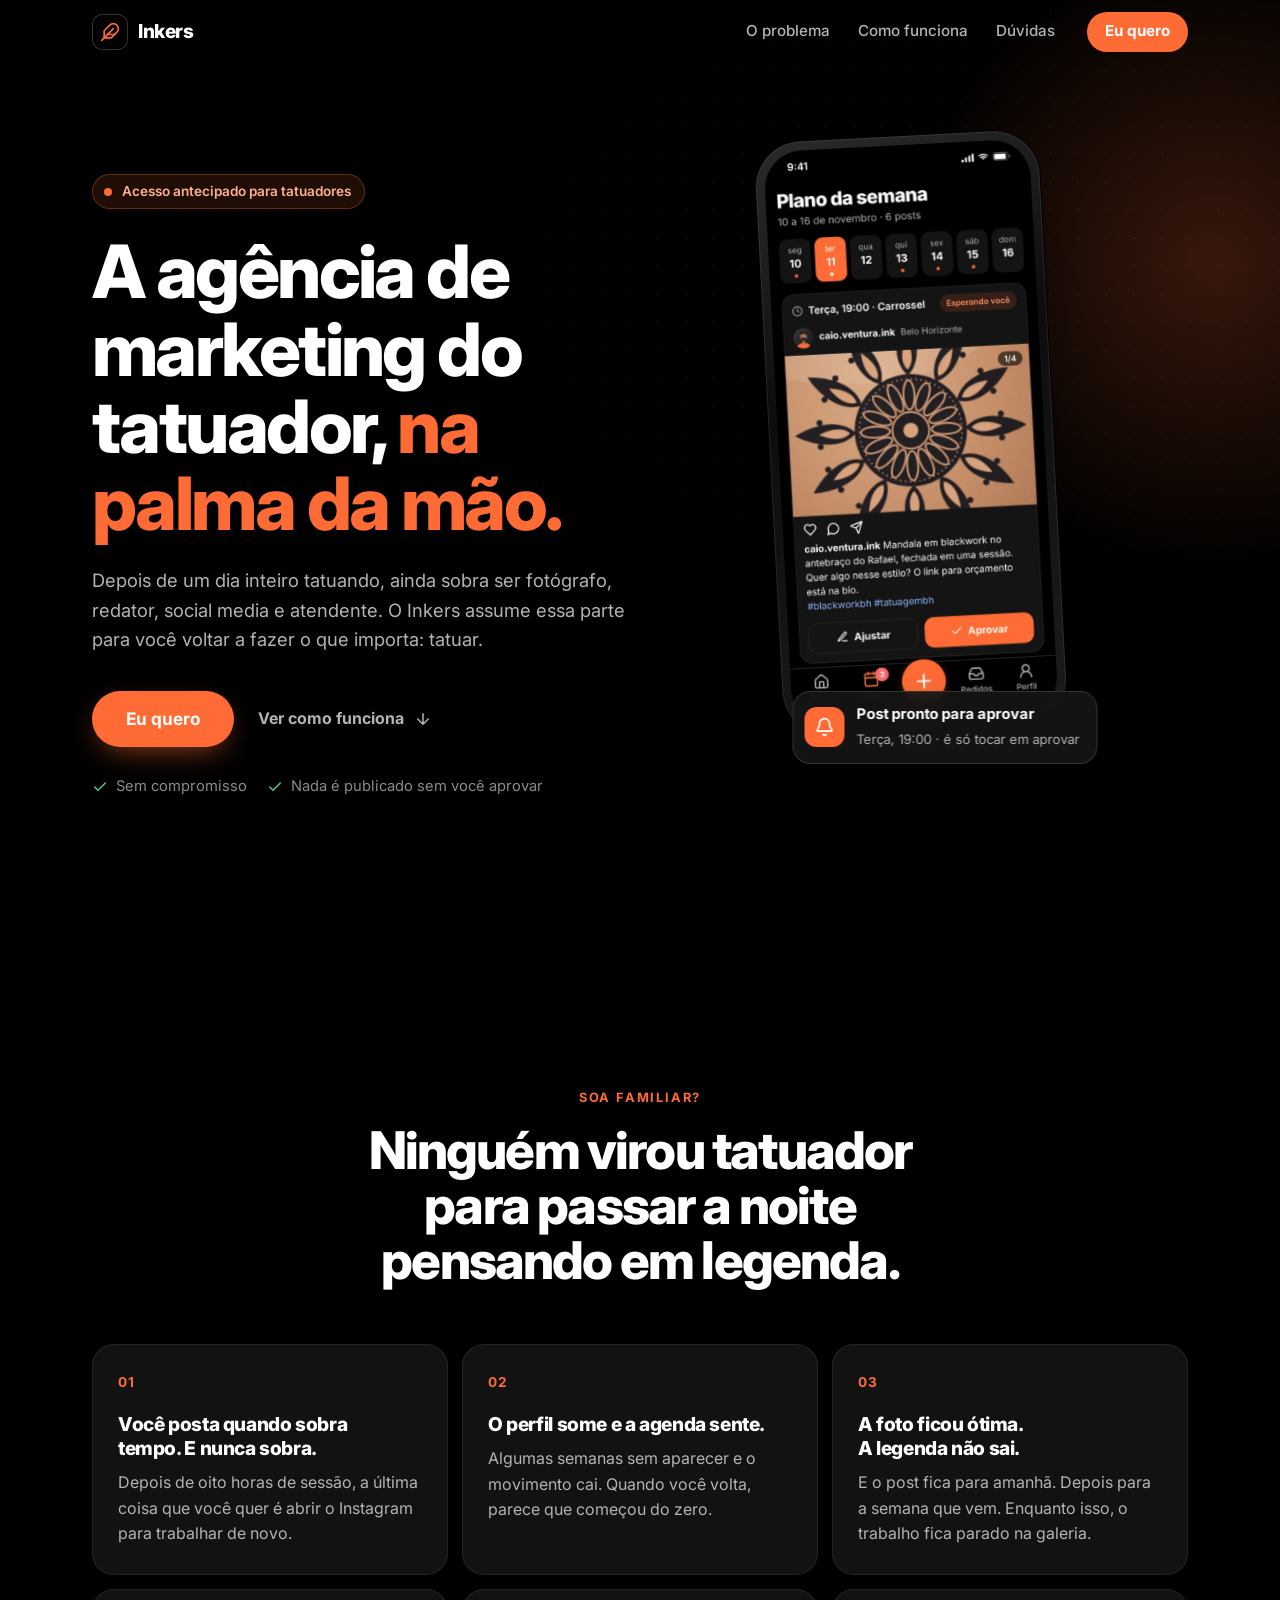
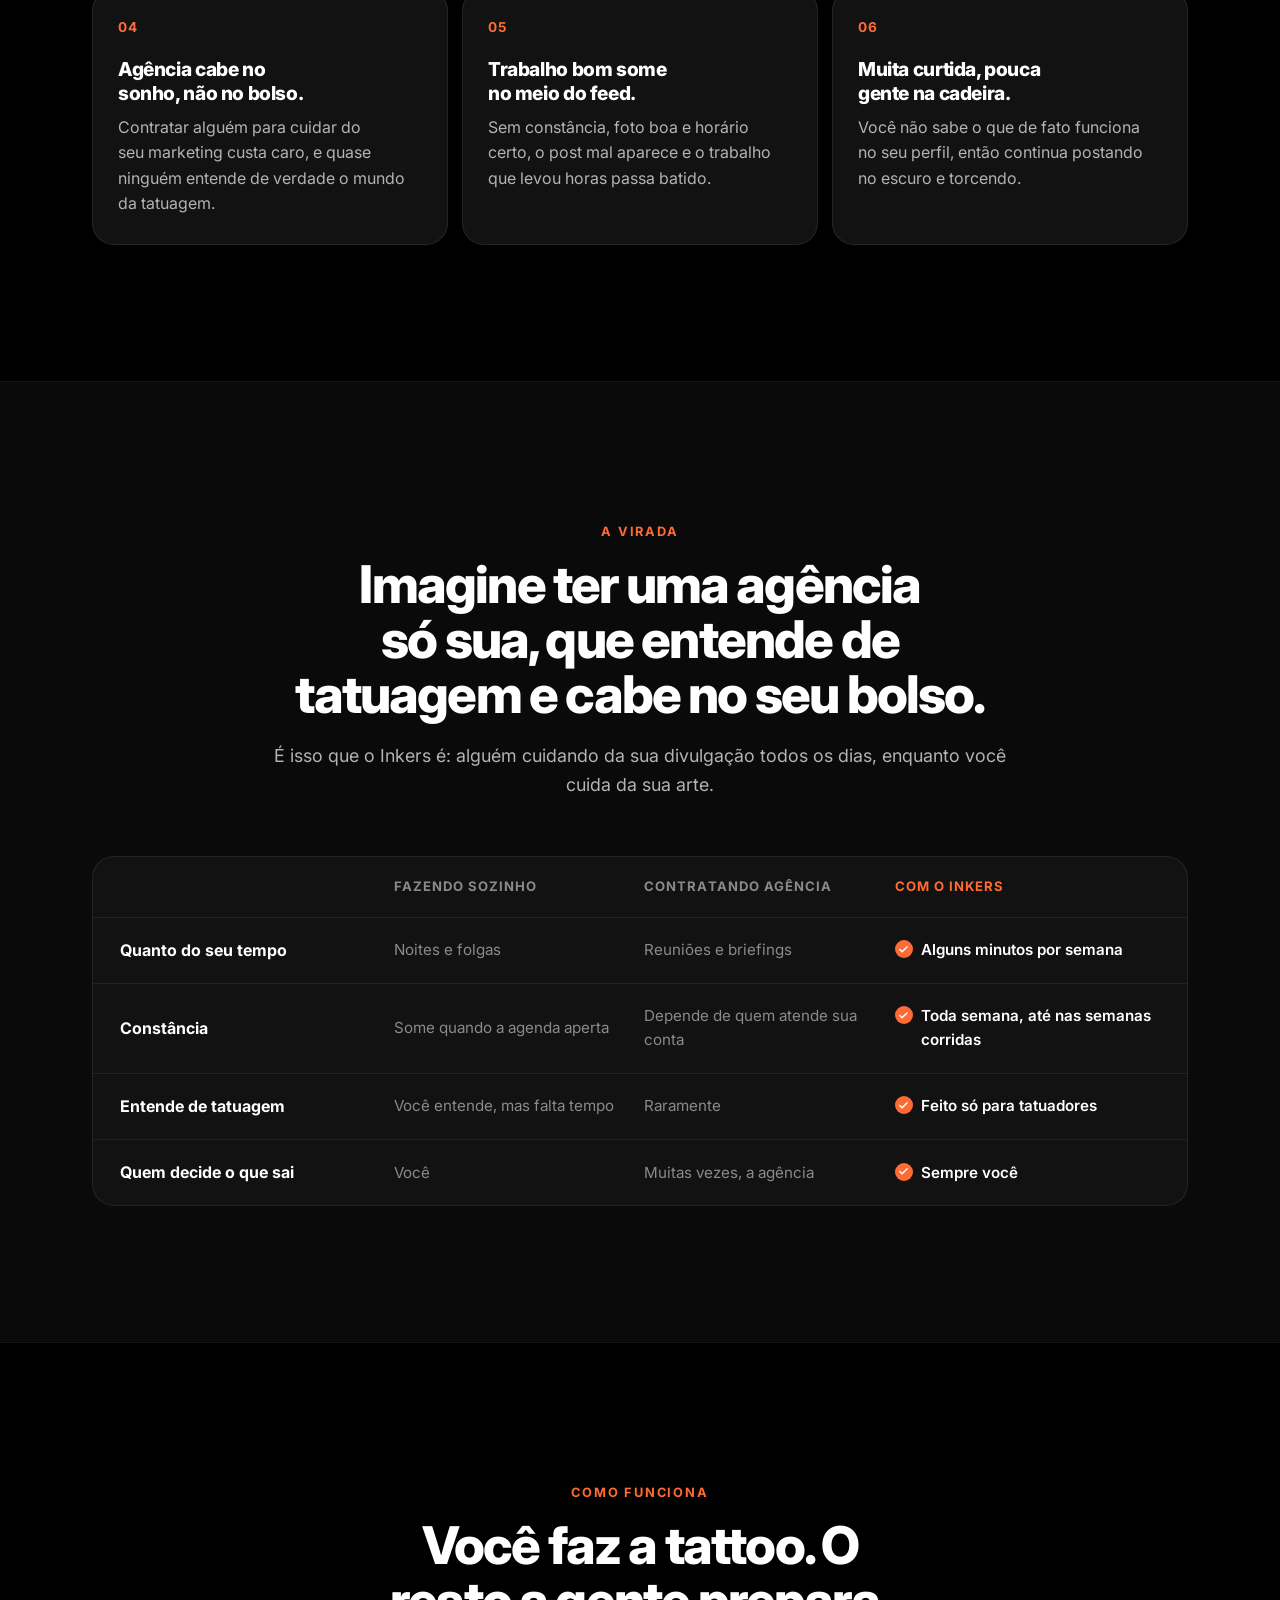
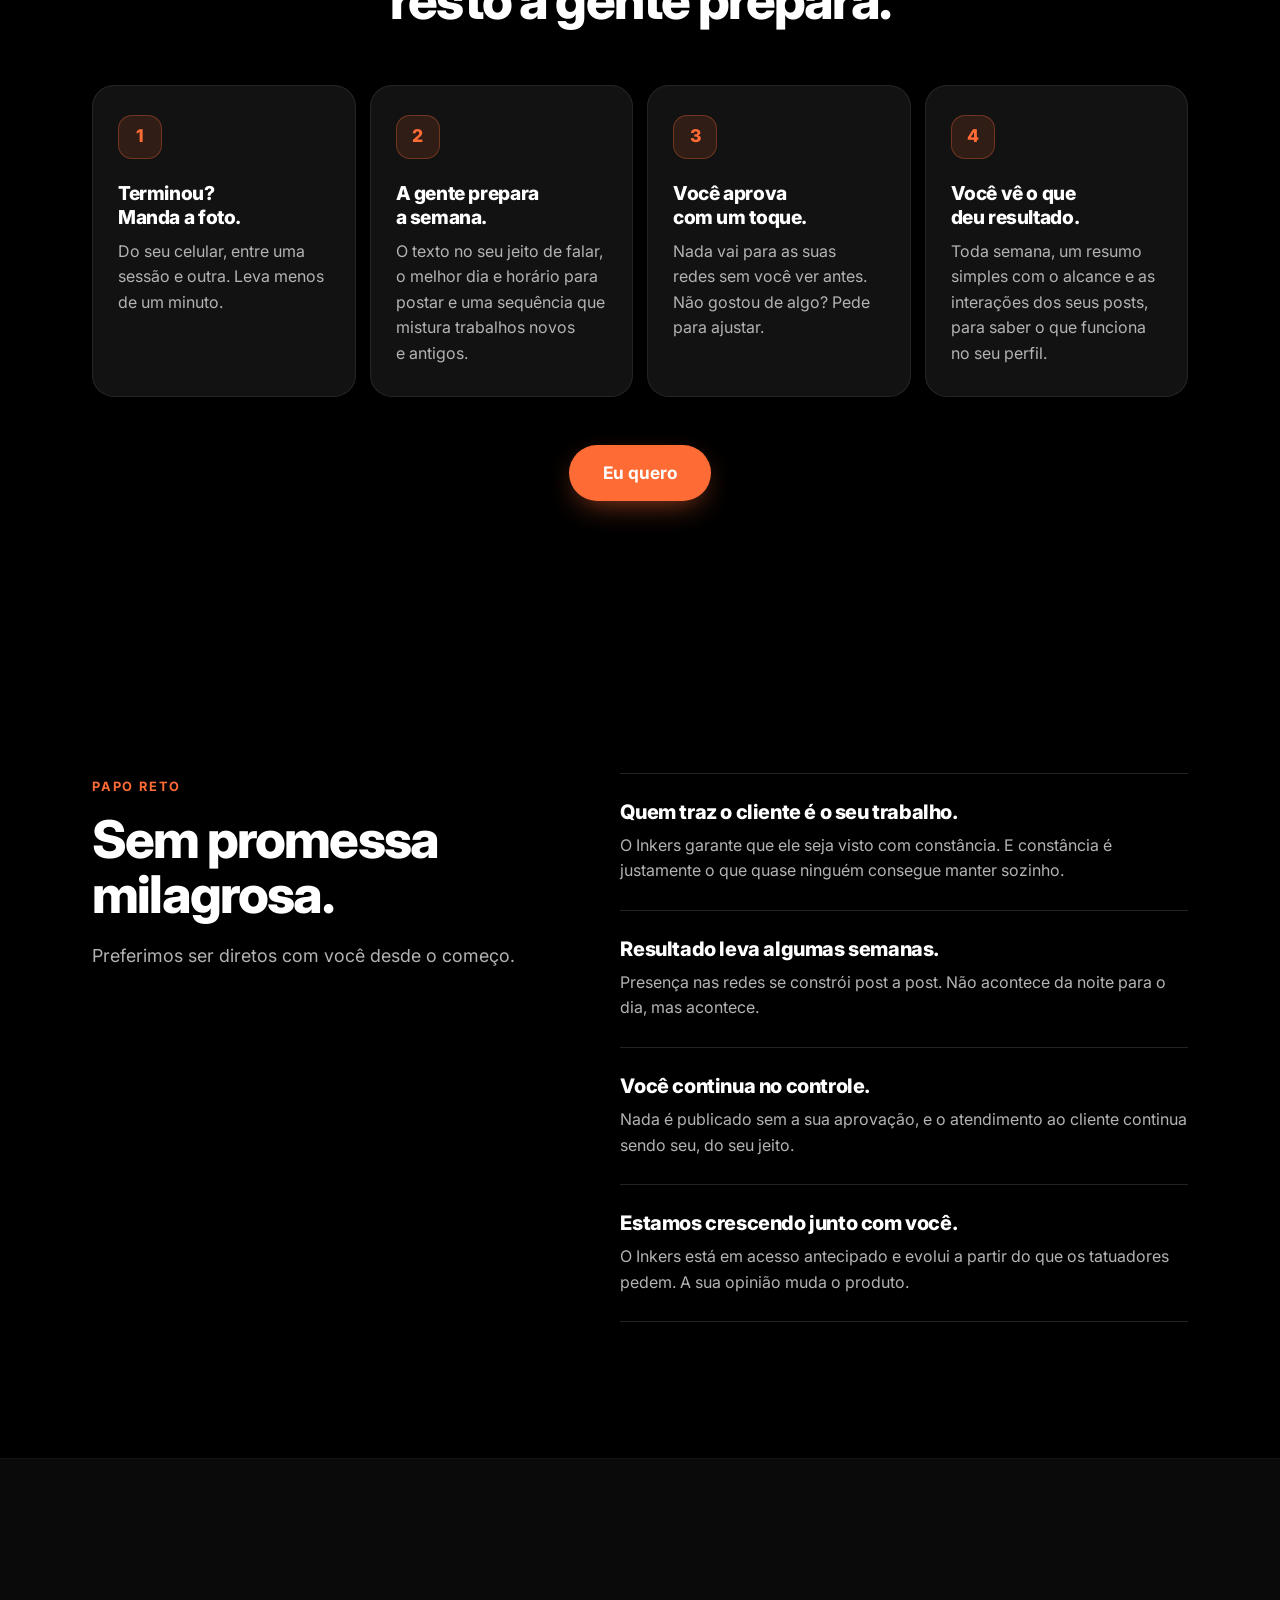
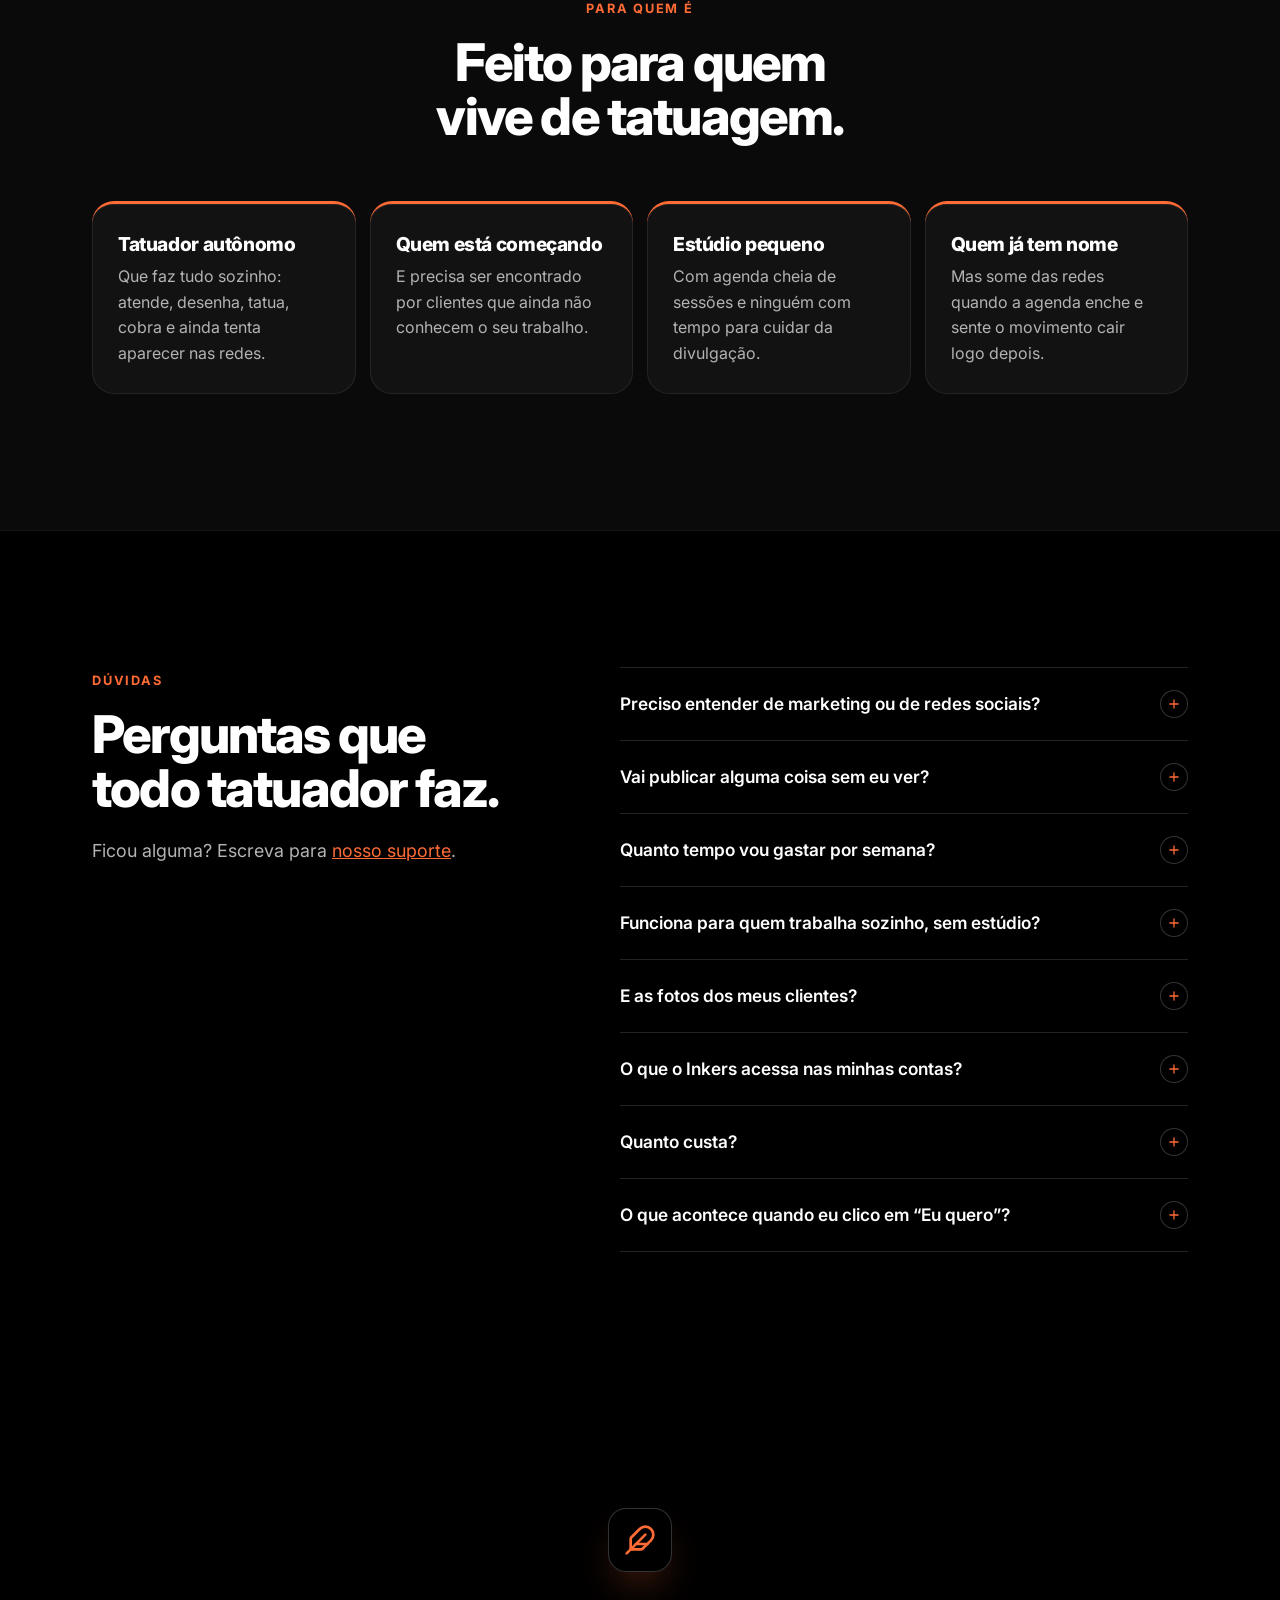
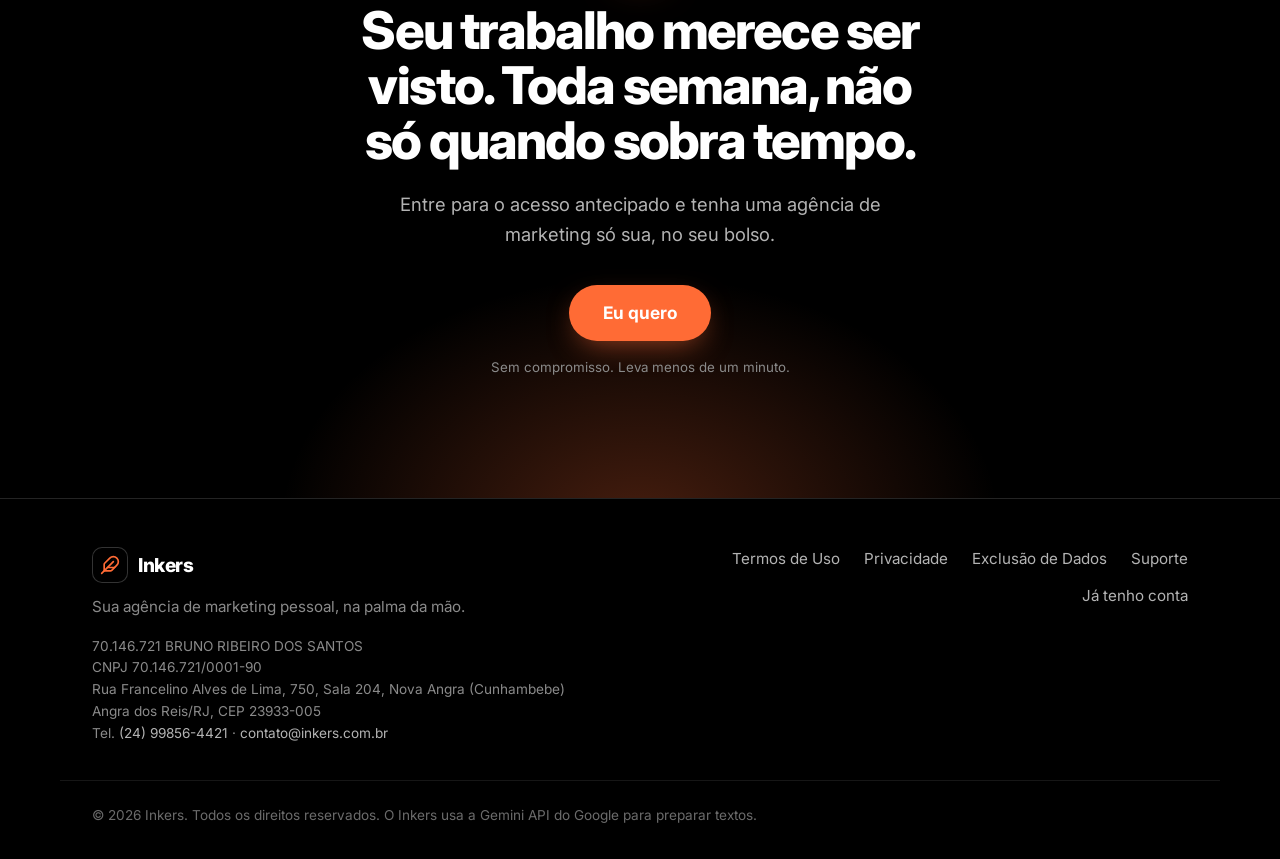
==== commit 92a1a1ce: "Index: FAQ de acessos só com Instagram e login Google; ajusta dor 06 Co-Authored-By: Claude Sonnet 5" ====
--- a/index.html
+++ b/index.html
@@ -129,7 +129,7 @@
               "name": "O que o Inkers acessa nas minhas contas?",
               "acceptedAnswer": {
                 "@type": "Answer",
-                "text": "Só o necessário para cada função, e só depois que você conecta a conta. No Instagram e no Facebook: ler seu perfil e métricas, publicar o que você aprovar e, se você ativar, ajudar com comentários, mensagens e anúncios. No Google: login e, se você ativar, Meu Negócio e Google Ads. Você desconecta quando quiser. Detalhes na Política de Privacidade."
+                "text": "Só o necessário para cada função, e só depois que você conecta a conta. No Instagram (e na Página do Facebook ligada a ele, que a Meta exige): ler seu perfil e métricas e publicar o que você aprovar. No Google: só o login. Você desconecta quando quiser. Detalhes na Política de Privacidade."
               }
             },
             {
@@ -253,7 +253,7 @@
                     <article class="dor revelar">
                         <span class="dor-n">06</span>
                         <h3>Muita curtida, pouca gente na cadeira.</h3>
-                        <p>Você não sabe o que de fato traz cliente, então continua postando no escuro e torcendo.</p>
+                        <p>Você não sabe o que de fato funciona no seu perfil, então continua postando no escuro e torcendo.</p>
                     </article>
                 </div>
             </div>
@@ -433,10 +433,9 @@
                     </details>
                     <details>
                         <summary>O que o Inkers acessa nas minhas contas?</summary>
-                        <p>Só o necessário para cada função, e só depois que você conecta a conta. No Instagram e no
-                            Facebook: ler seu perfil e métricas, publicar o que você aprovar e, se você ativar, ajudar com
-                            comentários, mensagens e anúncios. No Google: login e, se você ativar, Meu Negócio e Google Ads.
-                            Você desconecta quando quiser. Detalhes na <a href="/politica-de-privacidade">Política de Privacidade</a>.</p>
+                        <p>Só o necessário para cada função, e só depois que você conecta a conta. No Instagram (e na Página do
+                            Facebook ligada a ele, que a Meta exige): ler seu perfil e métricas e publicar o que você aprovar.
+                            No Google: só o login. Você desconecta quando quiser. Detalhes na <a href="/politica-de-privacidade">Política de Privacidade</a>.</p>
                     </details>
                     <details>
                         <summary>Quanto custa?</summary>
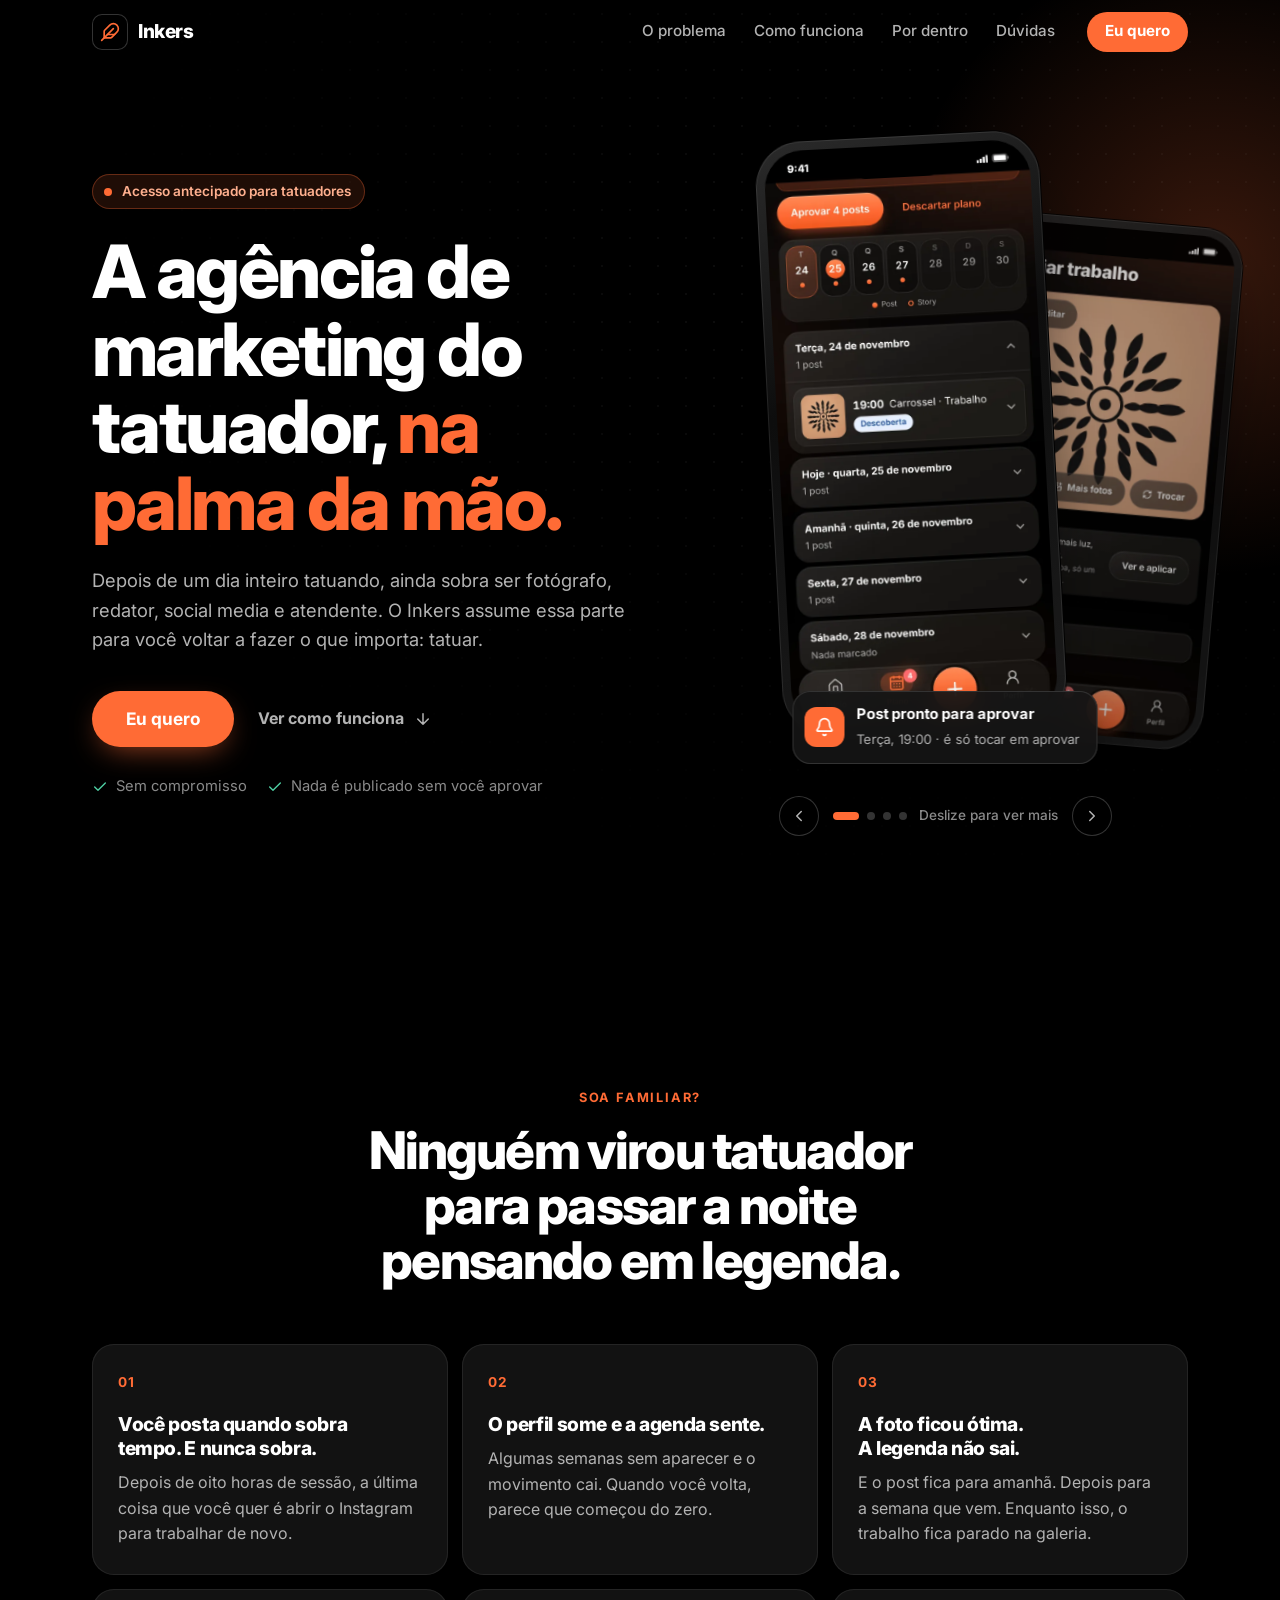
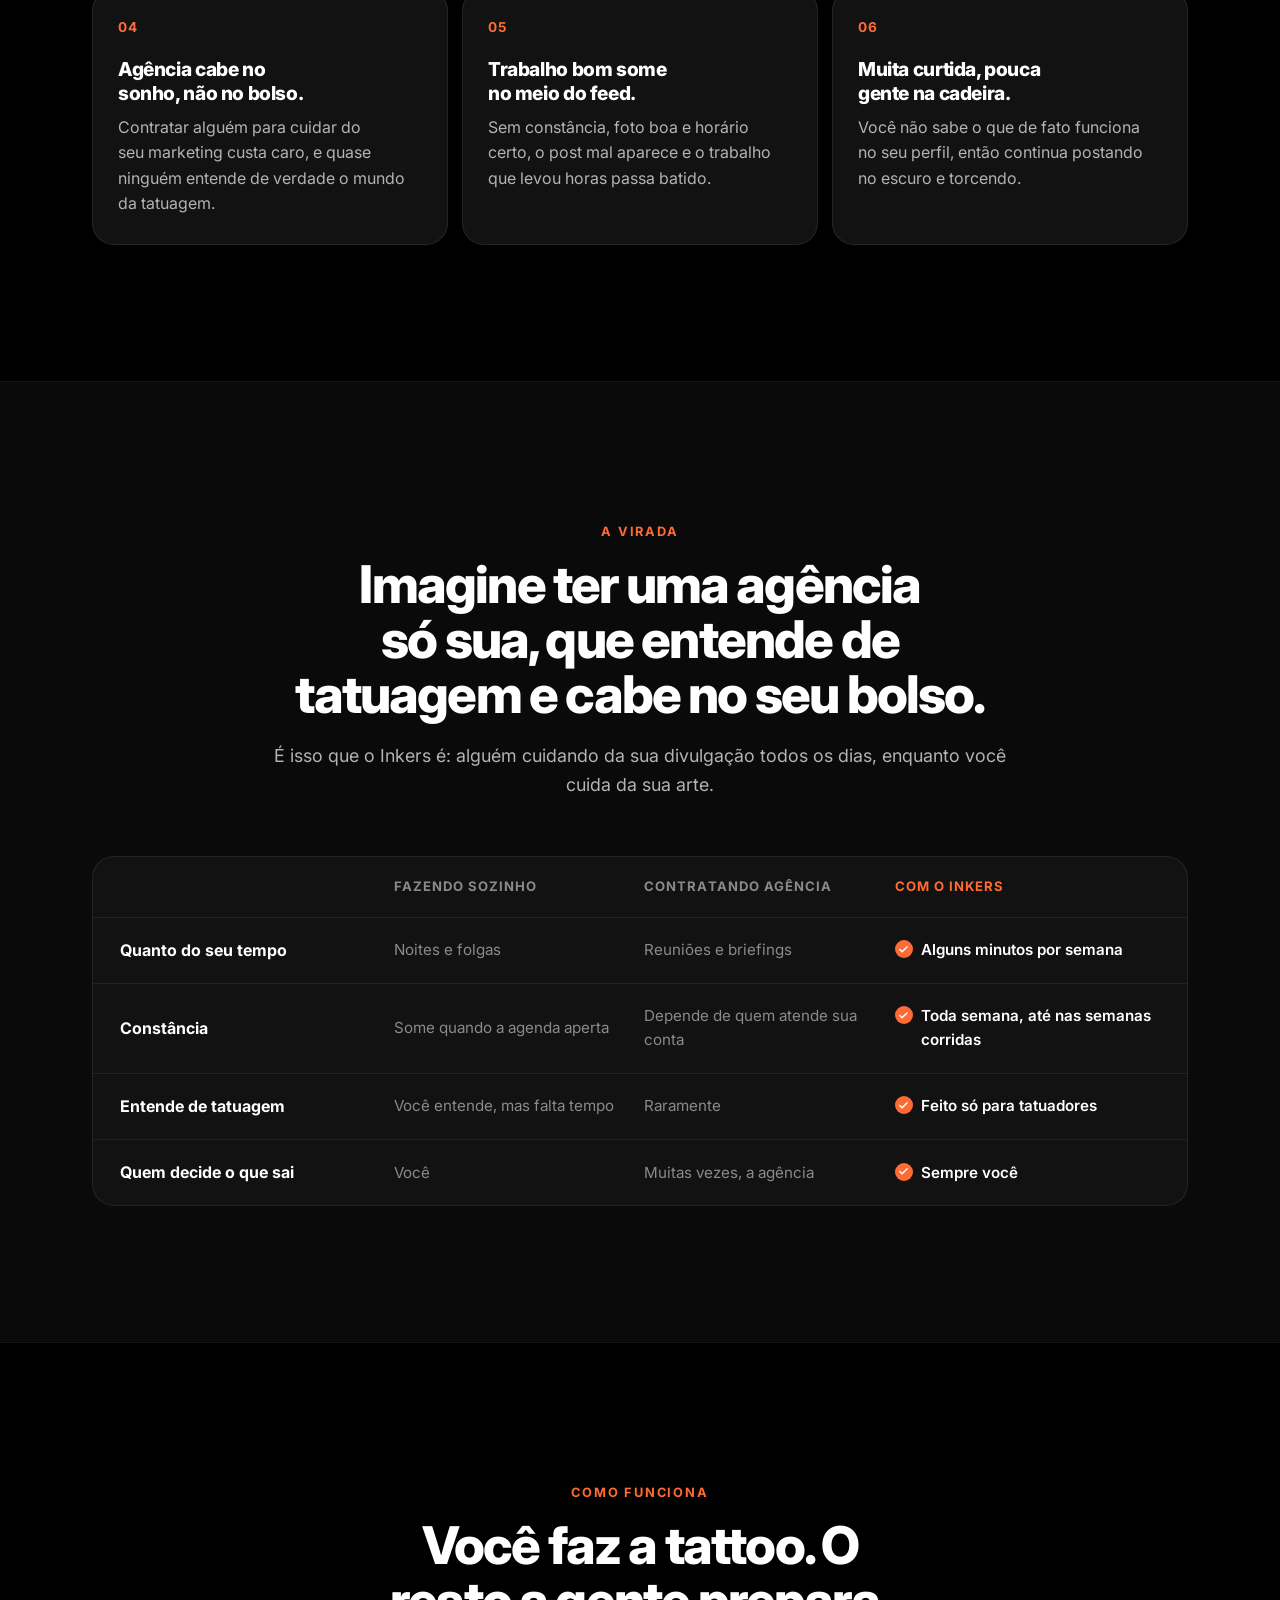
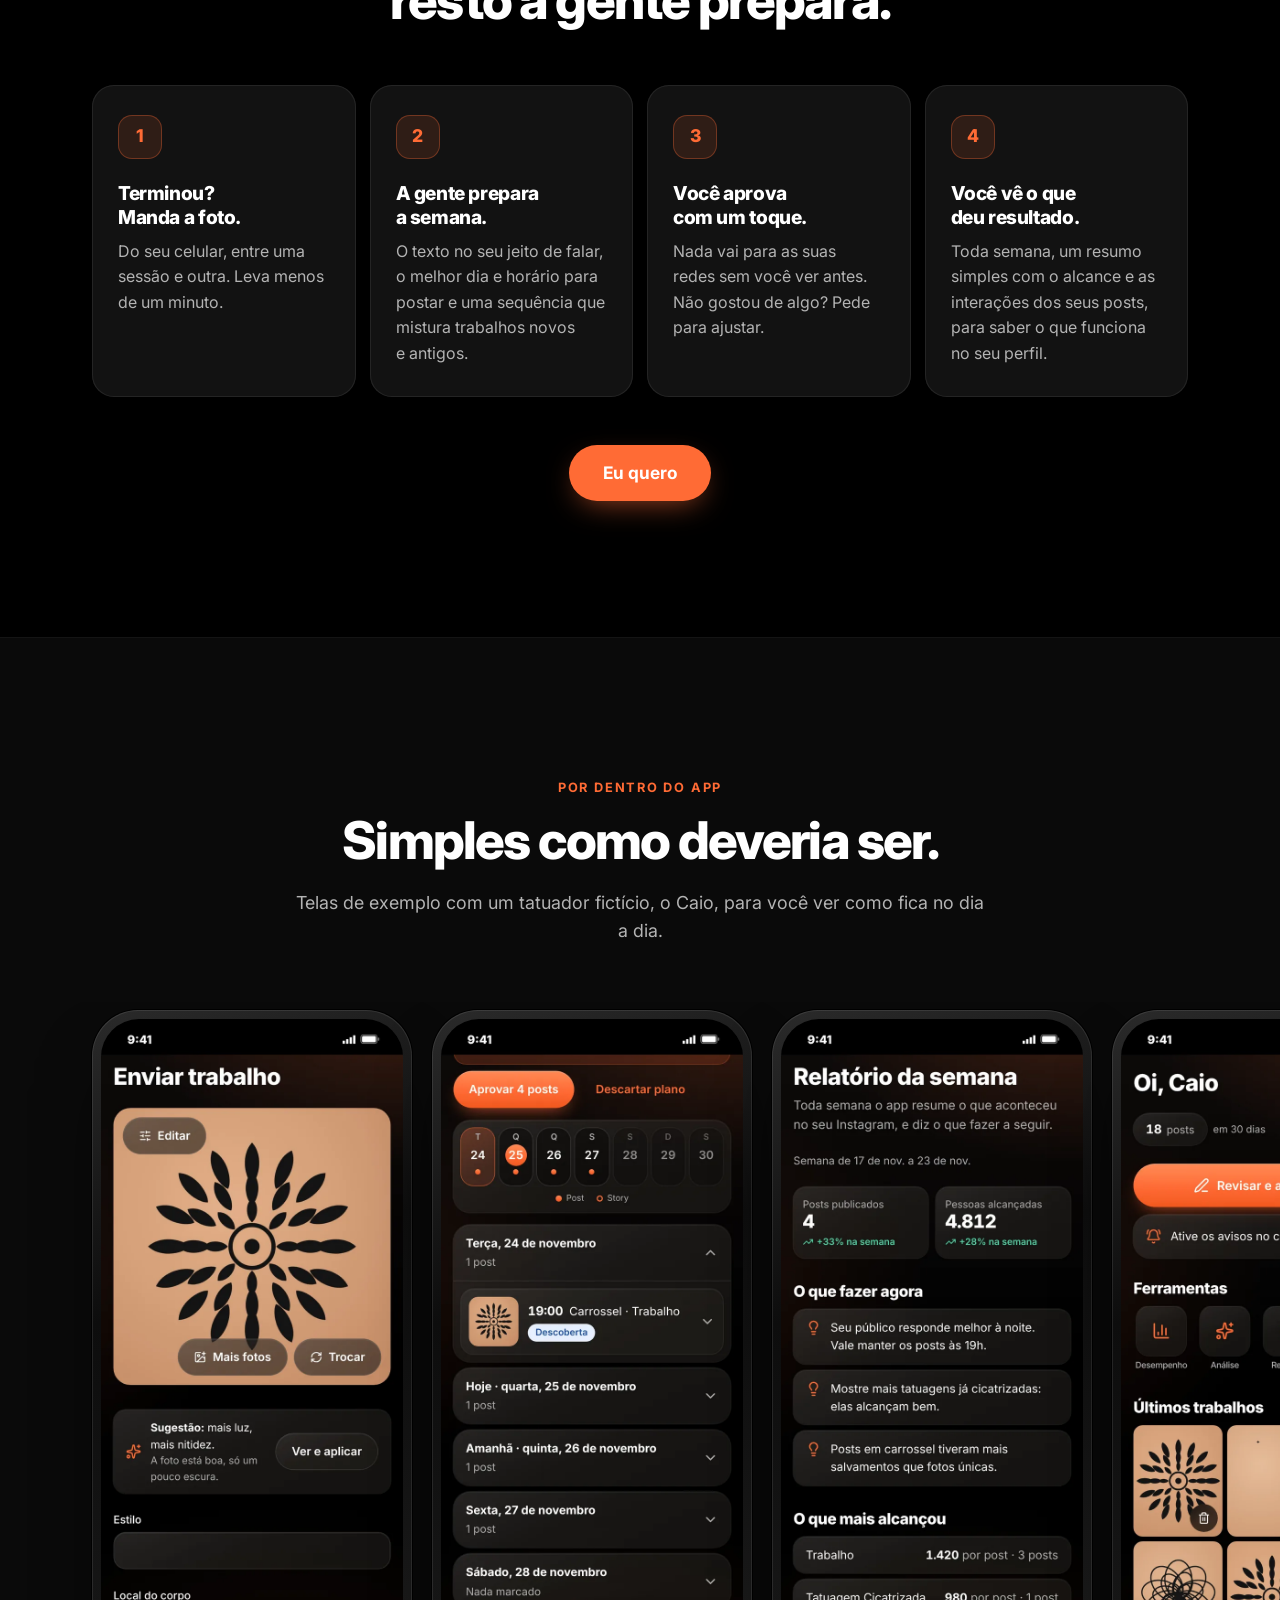
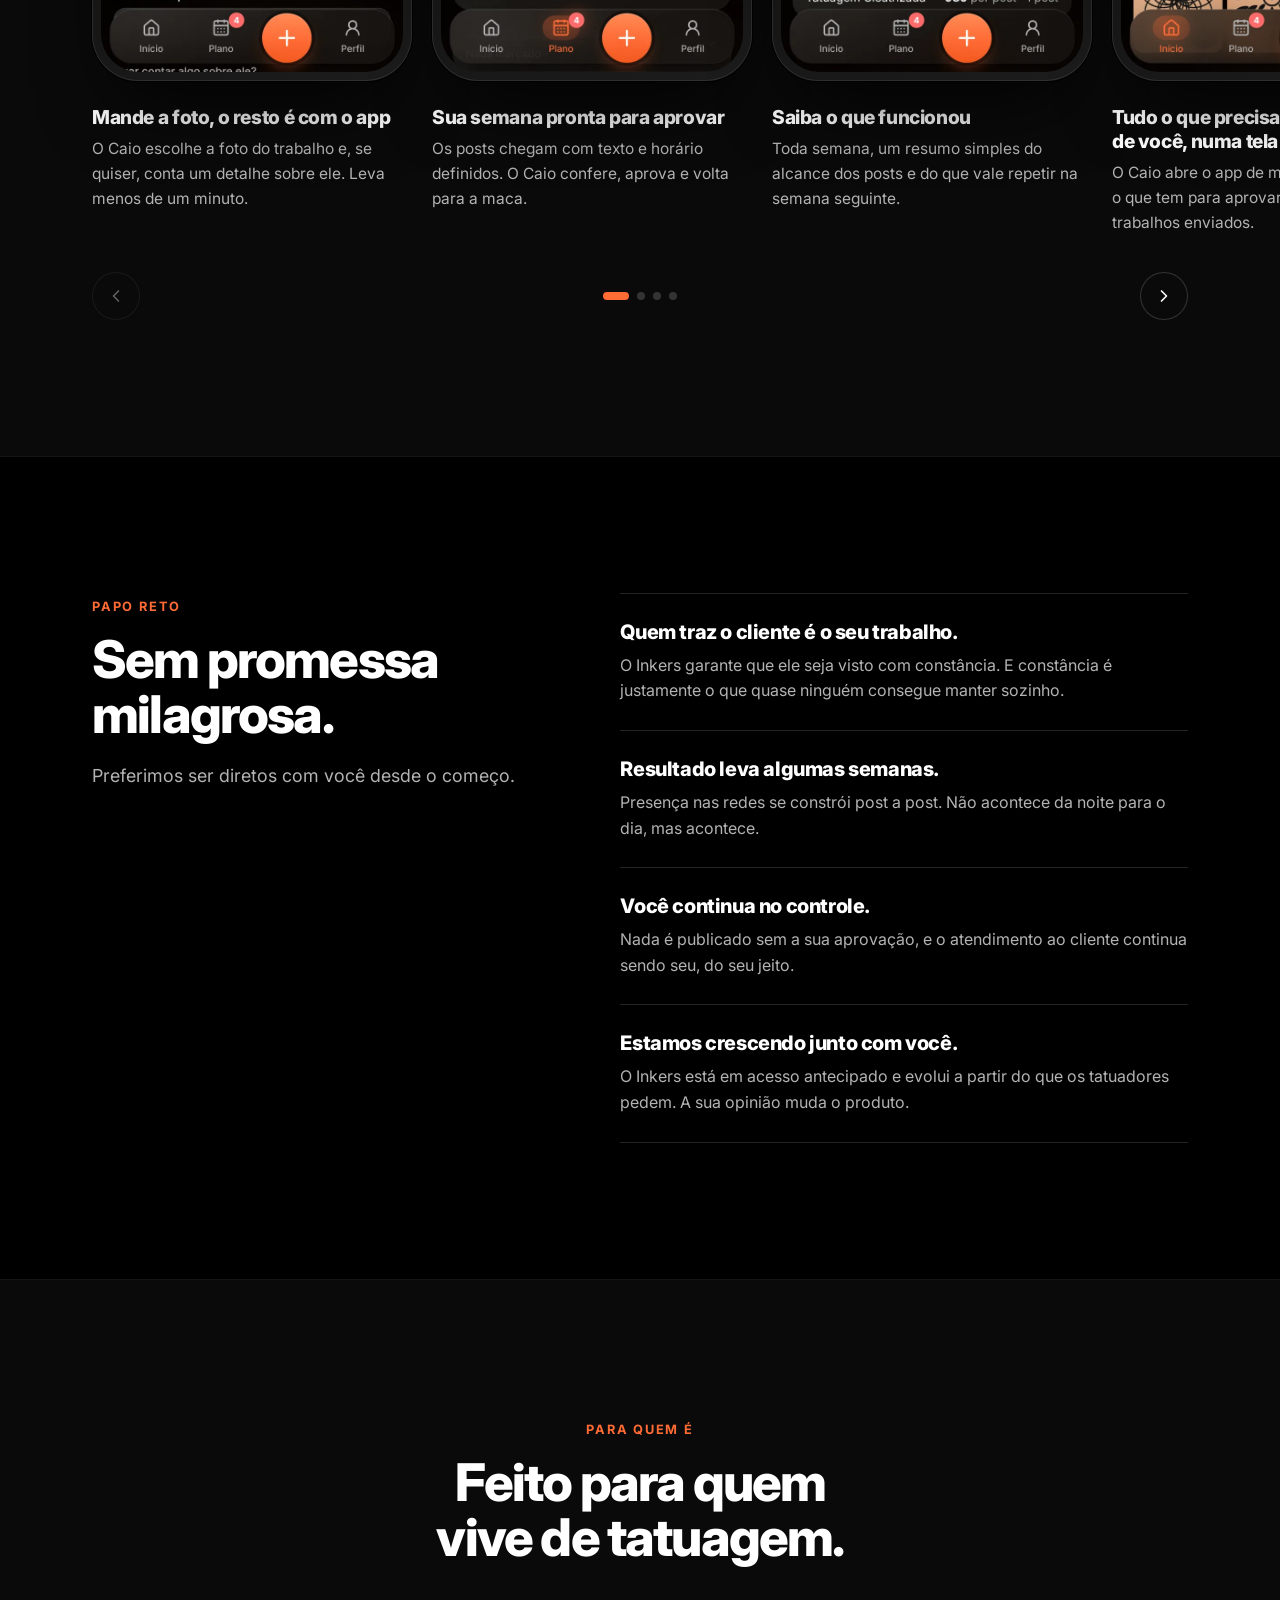
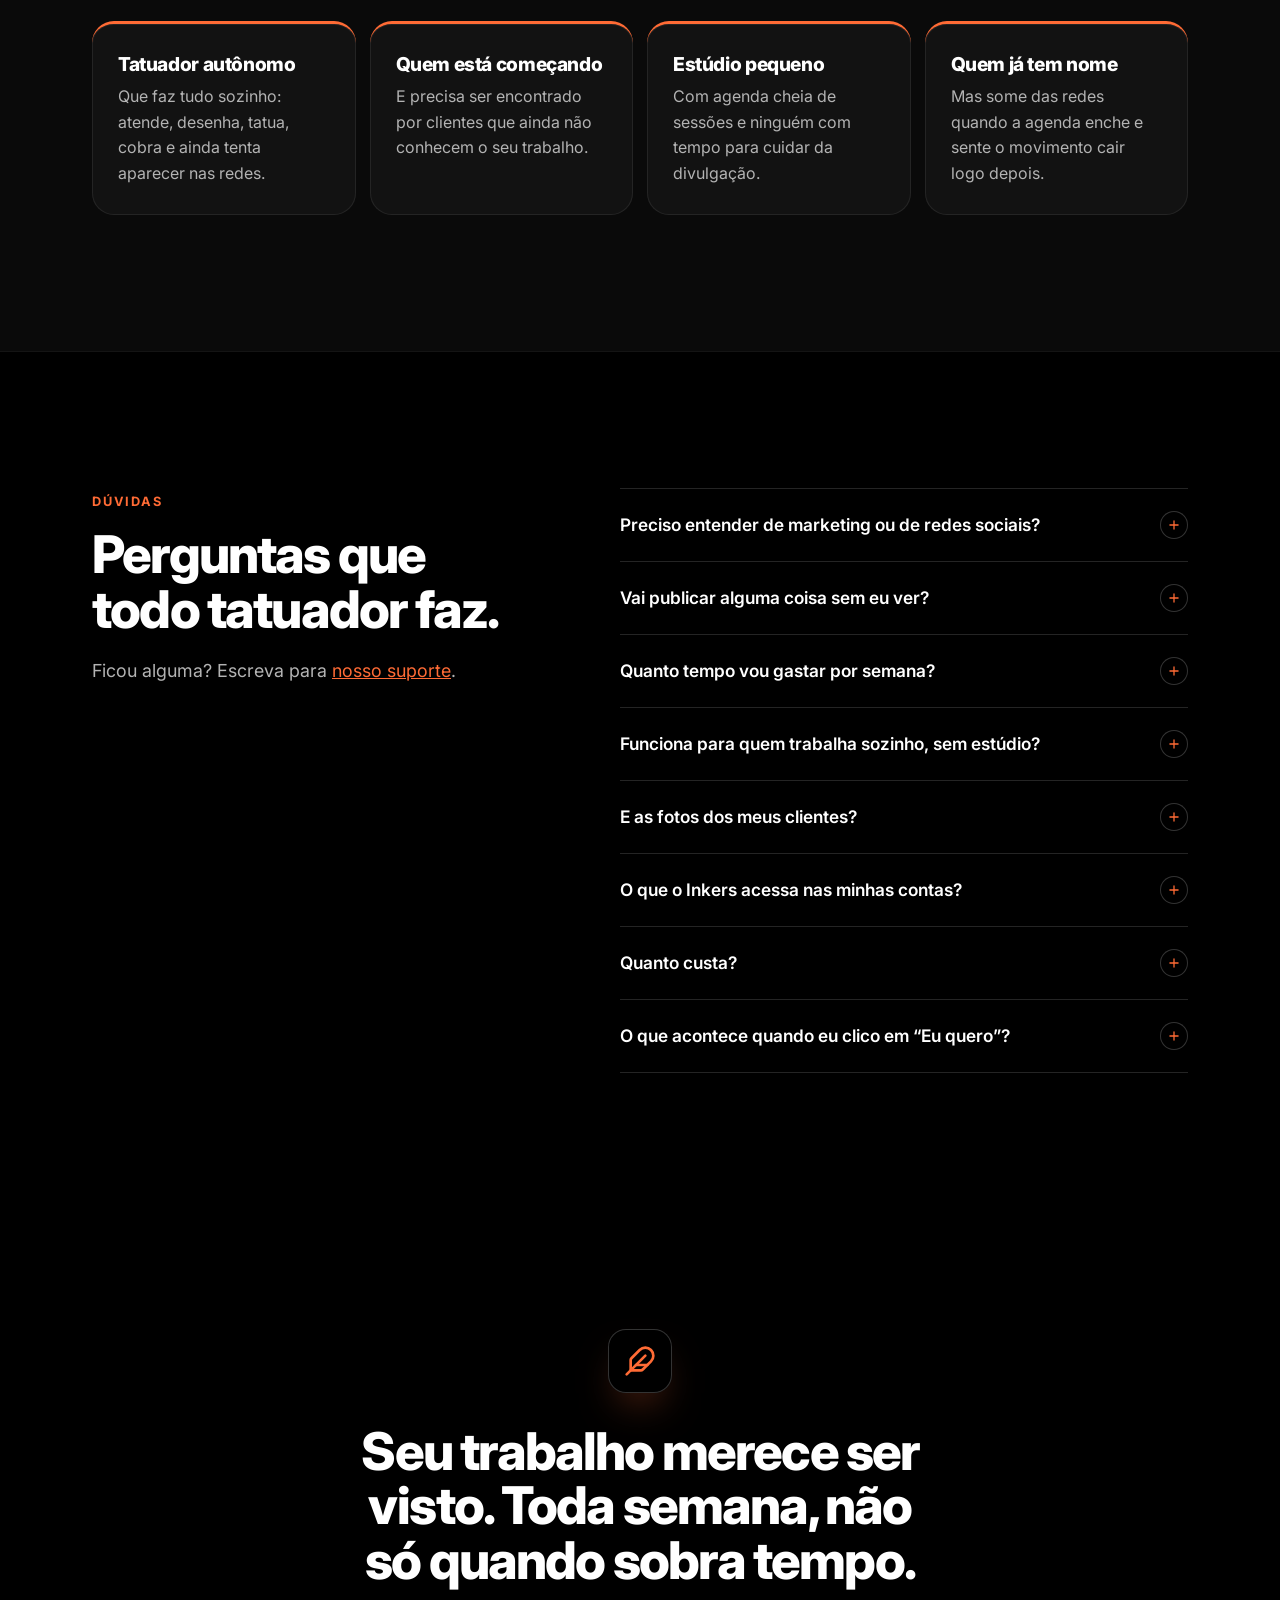
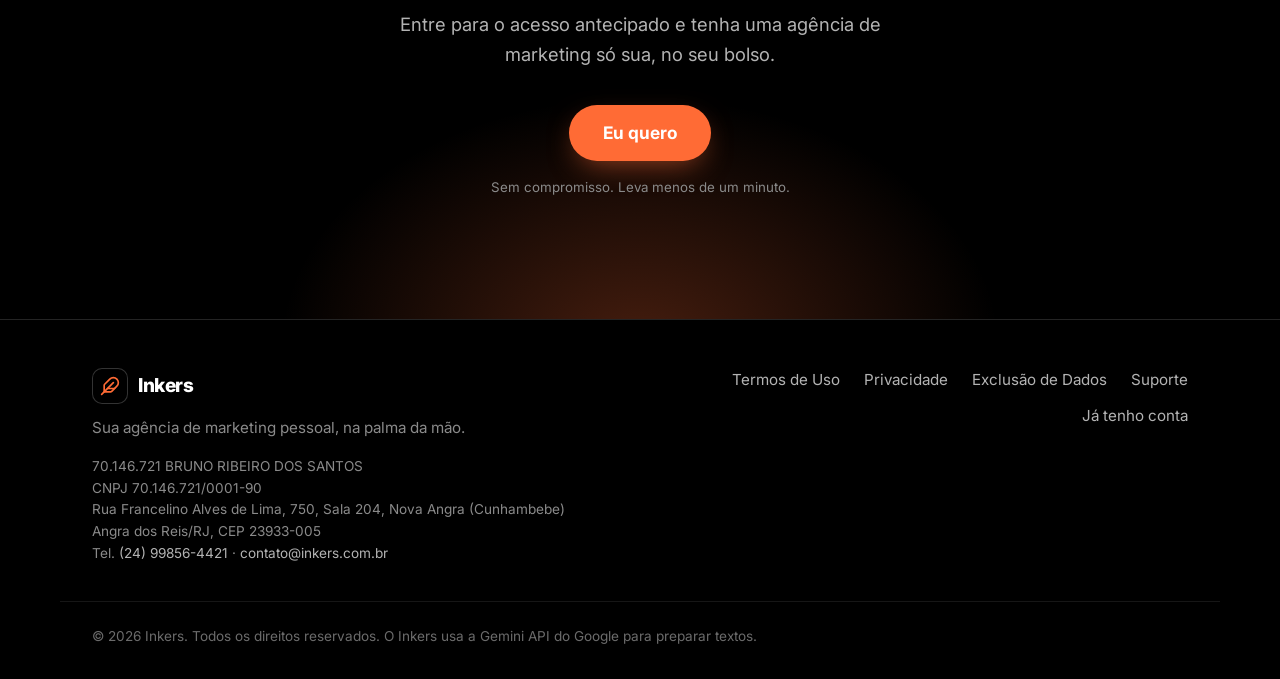
==== commit 73698001: "Index: capturas reais do painel (envio, plano, relatório, início) com dados de exemplo As telas vêm " ====
--- a/index.html
+++ b/index.html
@@ -174,6 +174,7 @@
             <nav class="menu" aria-label="Seções da página">
                 <a href="#dores">O problema</a>
                 <a href="#como-funciona">Como funciona</a>
+                <a href="#por-dentro">Por dentro</a>
                 <a href="#duvidas">Dúvidas</a>
             </nav>
             <button type="button" class="btn btn-pri btn-sm" data-eu-quero="topo">Eu quero</button>
@@ -199,15 +200,31 @@
                         <li><svg viewBox="0 0 24 24" aria-hidden="true"><path d="M20 6 9 17l-5-5"/></svg>Nada é publicado sem você aprovar</li>
                     </ul>
                 </div>
-                <div class="hero-visual">
-                    <div class="baralho" aria-hidden="true" style="cursor: default;">
-                        <div class="celular carta frente">
+                <div class="hero-visual" data-baralho>
+                    <div class="baralho" aria-hidden="true">
+                        <div class="celular carta" data-aviso="Post pronto para aprovar|Terça, 19:00 · é só tocar em aprovar">
                             <img src="assets/images/app/aprovar.webp" alt="" width="660" height="1428" fetchpriority="high" draggable="false">
                         </div>
+                        <div class="celular carta" data-aviso="Foto enviada|O app prepara texto e horário">
+                            <img src="assets/images/app/enviar.webp" alt="" width="660" height="1428" decoding="async" draggable="false">
+                        </div>
+                        <div class="celular carta" data-aviso="Resumo da semana|4.812 pessoas alcançadas, 28% a mais">
+                            <img src="assets/images/app/semana.webp" alt="" width="660" height="1428" decoding="async" draggable="false">
+                        </div>
+                        <div class="celular carta" data-aviso="4 posts esperando você|É só revisar e aprovar">
+                            <img src="assets/images/app/inicio.webp" alt="" width="660" height="1428" decoding="async" draggable="false">
+                        </div>
                     </div>
                     <div class="aviso-flutuante" aria-hidden="true">
                         <span class="aviso-icone"><svg viewBox="0 0 24 24"><path d="M10.268 21a2 2 0 0 0 3.464 0"/><path d="M3.262 15.326A1 1 0 0 0 4 17h16a1 1 0 0 0 .74-1.673C19.41 13.956 18 12.499 18 8A6 6 0 0 0 6 8c0 4.499-1.411 5.956-2.738 7.326"/></svg></span>
-                        <span class="aviso-texto"><strong>Post pronto para aprovar</strong><small>Terça, 19:00 · é só tocar em aprovar</small></span>
+                        <span class="aviso-texto"><strong data-aviso-titulo>Post pronto para aprovar</strong><small data-aviso-sub>Terça, 19:00 · é só tocar em aprovar</small></span>
+                    </div>
+                    <div class="baralho-guia">
+                        <button type="button" class="baralho-seta" data-baralho-ant aria-label="Tela anterior do app">
+                            <svg viewBox="0 0 24 24" aria-hidden="true"><path d="m15 18-6-6 6-6"/></svg></button>
+                        <span class="baralho-dica"><span class="pontos" data-baralho-pontos aria-hidden="true"></span><span>Deslize para ver mais</span></span>
+                        <button type="button" class="baralho-seta" data-baralho-prox aria-label="Próxima tela do app">
+                            <svg viewBox="0 0 24 24" aria-hidden="true"><path d="m9 18 6-6-6-6"/></svg></button>
                     </div>
                 </div>
             </div>
@@ -336,6 +353,52 @@
                 </ol>
                 <div class="centro revelar">
                     <button type="button" class="btn btn-pri btn-lg" data-eu-quero="como-funciona">Eu quero</button>
+                </div>
+            </div>
+        </section>
+
+        <!-- POR DENTRO -->
+        <section id="por-dentro" class="secao secao-escura">
+            <div class="wrap">
+                <header class="secao-topo revelar">
+                    <p class="rotulo">Por dentro do app</p>
+                    <h2>Simples como deveria ser.</h2>
+                    <p class="secao-sub">Telas de exemplo com um tatuador fictício, o Caio, para você ver como fica no dia a dia.</p>
+                </header>
+            </div>
+            <div class="vitrine" data-vitrine>
+                <ul class="vitrine-trilho" data-trilho>
+                    <li class="vitrine-item">
+                        <div class="celular"><img src="assets/images/app/enviar.webp" width="660" height="1428" loading="lazy"
+                                alt="Tela de envio do app do tatuador fictício Caio, com a foto de uma mandala em blackwork e a sugestão de mais luz e nitidez."></div>
+                        <h3>Mande a foto, o resto é com o app</h3>
+                        <p>O Caio escolhe a foto do trabalho e, se quiser, conta um detalhe sobre ele. Leva menos de um minuto.</p>
+                    </li>
+                    <li class="vitrine-item">
+                        <div class="celular"><img src="assets/images/app/aprovar.webp" width="660" height="1428" loading="lazy"
+                                alt="Plano de publicações da semana do tatuador fictício Caio, com o botão para aprovar 4 posts e o calendário dos dias."></div>
+                        <h3>Sua semana pronta para aprovar</h3>
+                        <p>Os posts chegam com texto e horário definidos. O Caio confere, aprova e volta para a maca.</p>
+                    </li>
+                    <li class="vitrine-item">
+                        <div class="celular"><img src="assets/images/app/semana.webp" width="660" height="1428" loading="lazy"
+                                alt="Relatório da semana do tatuador fictício Caio: 4 posts publicados, 4.812 pessoas alcançadas e dicas para a próxima semana."></div>
+                        <h3>Saiba o que funcionou</h3>
+                        <p>Toda semana, um resumo simples do alcance dos posts e do que vale repetir na semana seguinte.</p>
+                    </li>
+                    <li class="vitrine-item">
+                        <div class="celular"><img src="assets/images/app/inicio.webp" width="660" height="1428" loading="lazy"
+                                alt="Tela inicial do app do tatuador fictício Caio, com 4 posts para revisar e aprovar e os últimos trabalhos enviados."></div>
+                        <h3>Tudo o que precisa de você, numa tela só</h3>
+                        <p>O Caio abre o app de manhã e já vê o que tem para aprovar e os últimos trabalhos enviados.</p>
+                    </li>
+                </ul>
+                <div class="wrap vitrine-controles">
+                    <button type="button" class="seta" data-anterior aria-label="Tela anterior">
+                        <svg viewBox="0 0 24 24" aria-hidden="true"><path d="m15 18-6-6 6-6"/></svg></button>
+                    <div class="pontos" data-pontos aria-hidden="true"></div>
+                    <button type="button" class="seta" data-proximo aria-label="Próxima tela">
+                        <svg viewBox="0 0 24 24" aria-hidden="true"><path d="m9 18 6-6-6-6"/></svg></button>
                 </div>
             </div>
         </section>
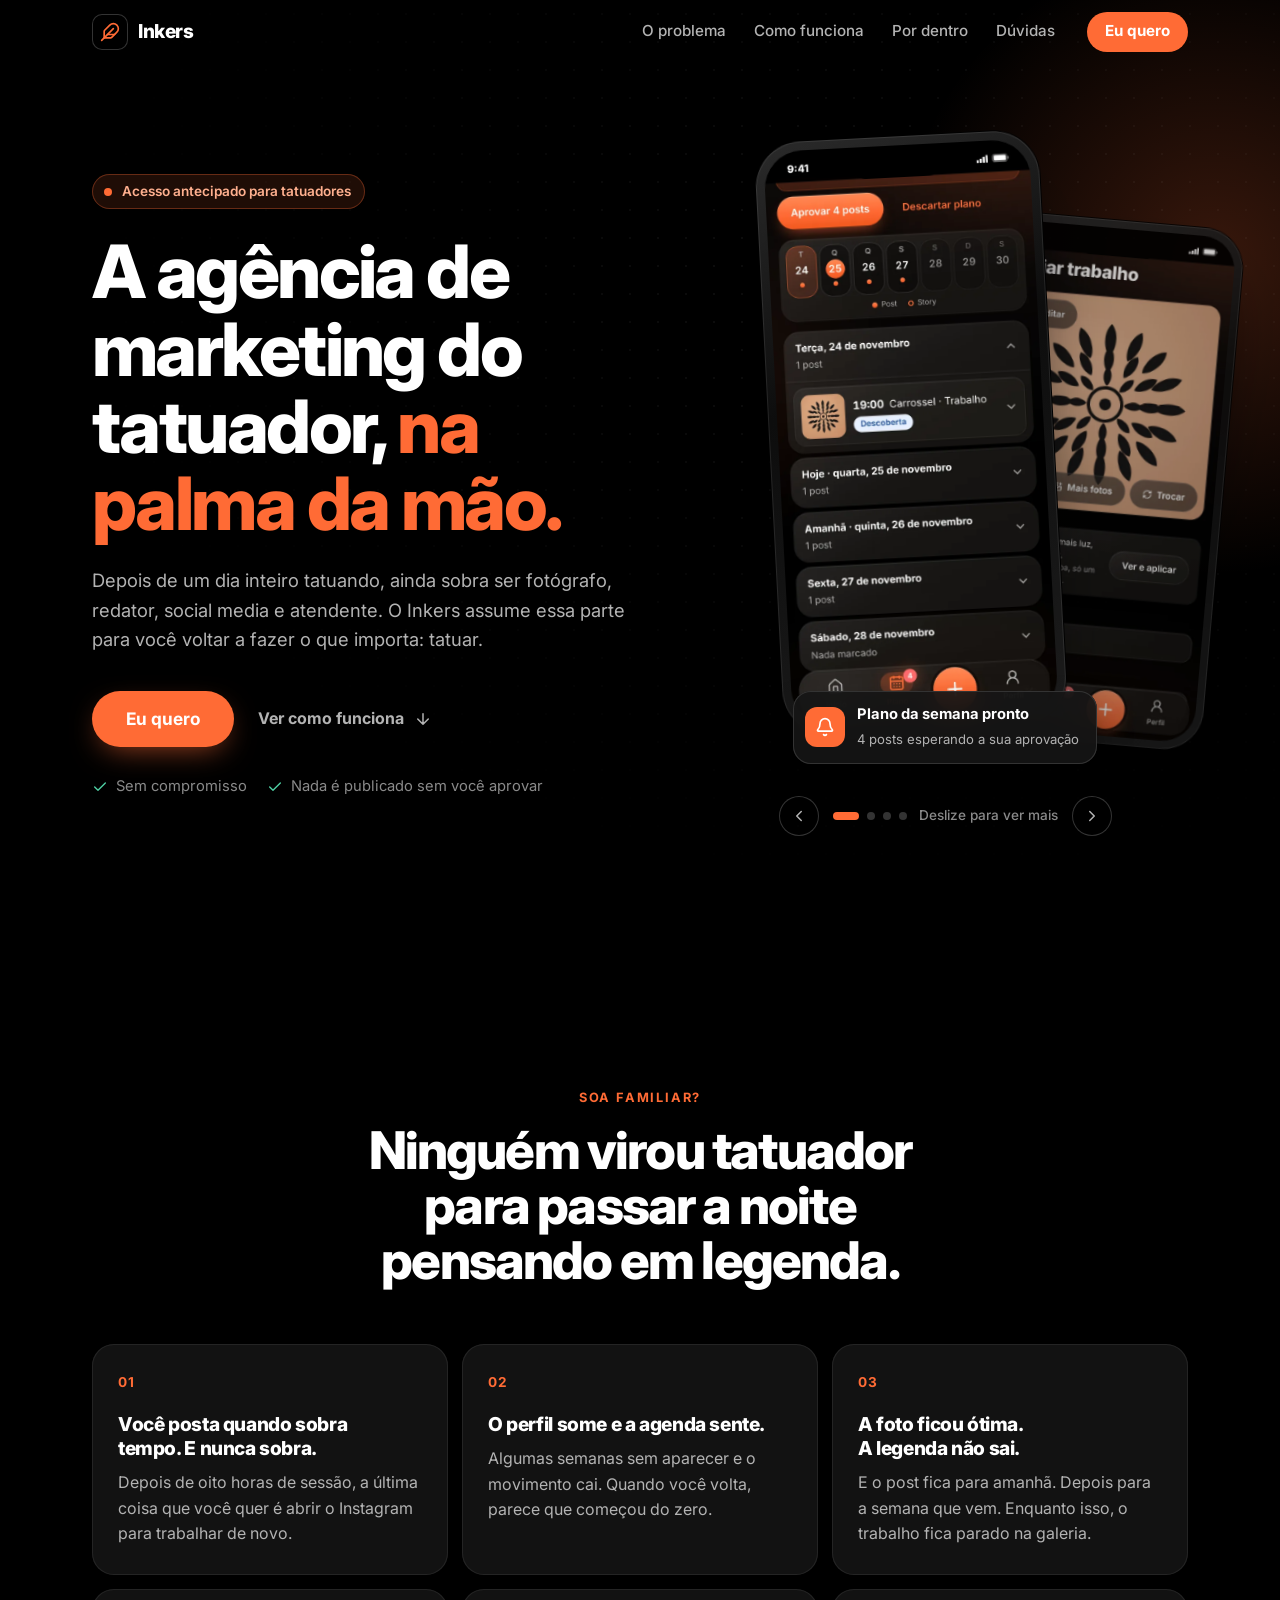
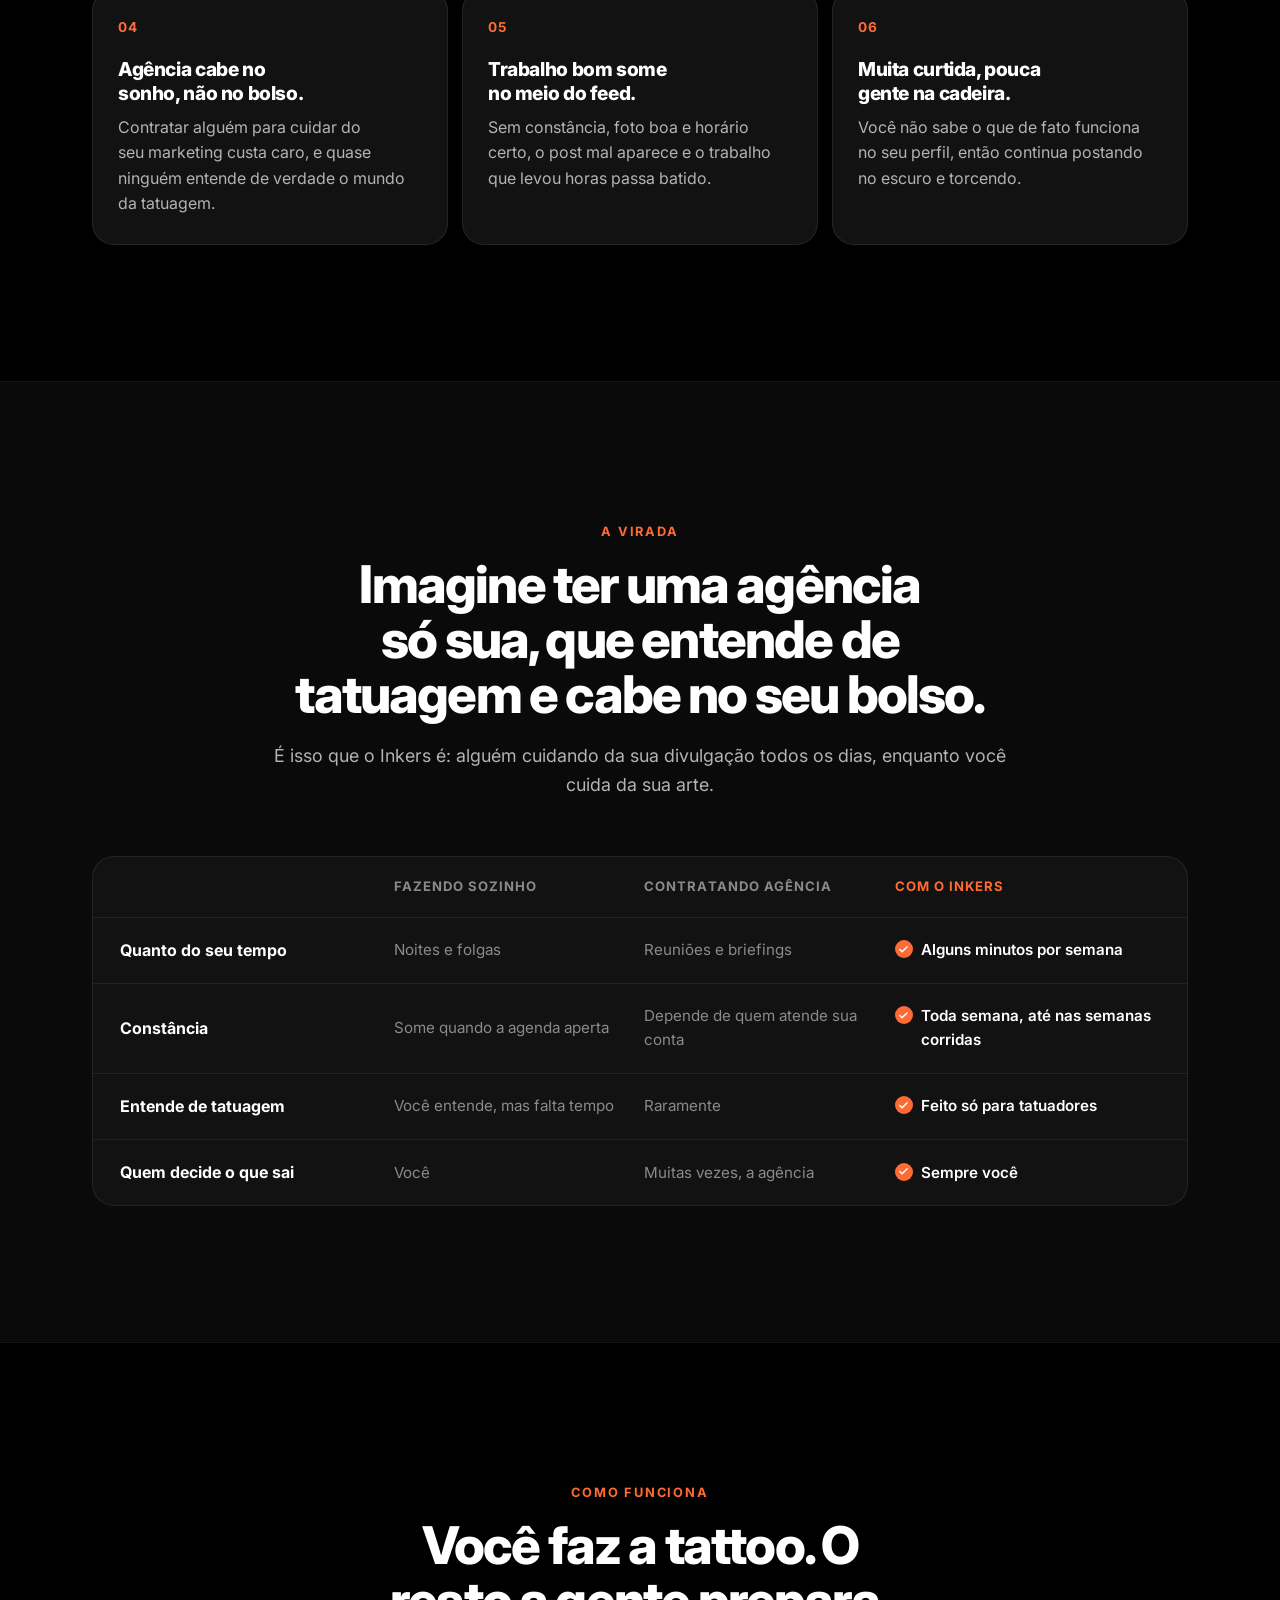
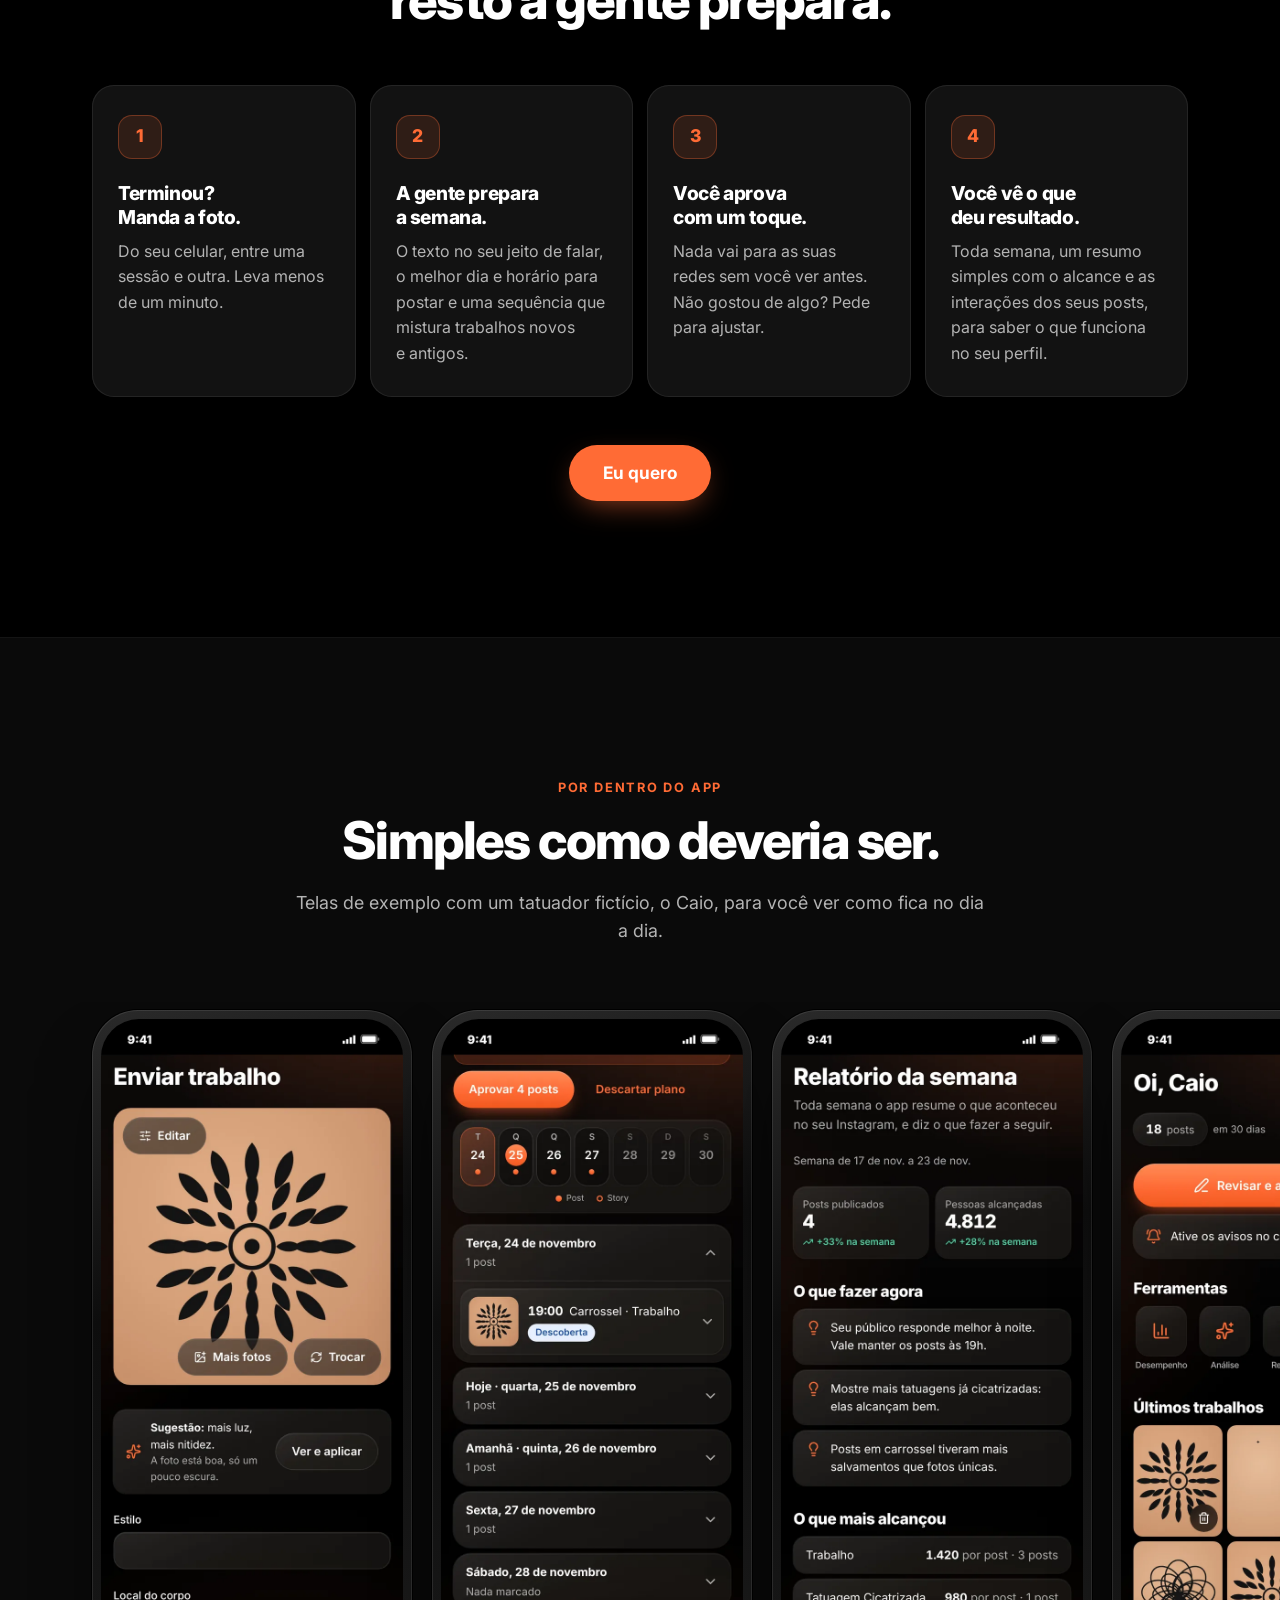
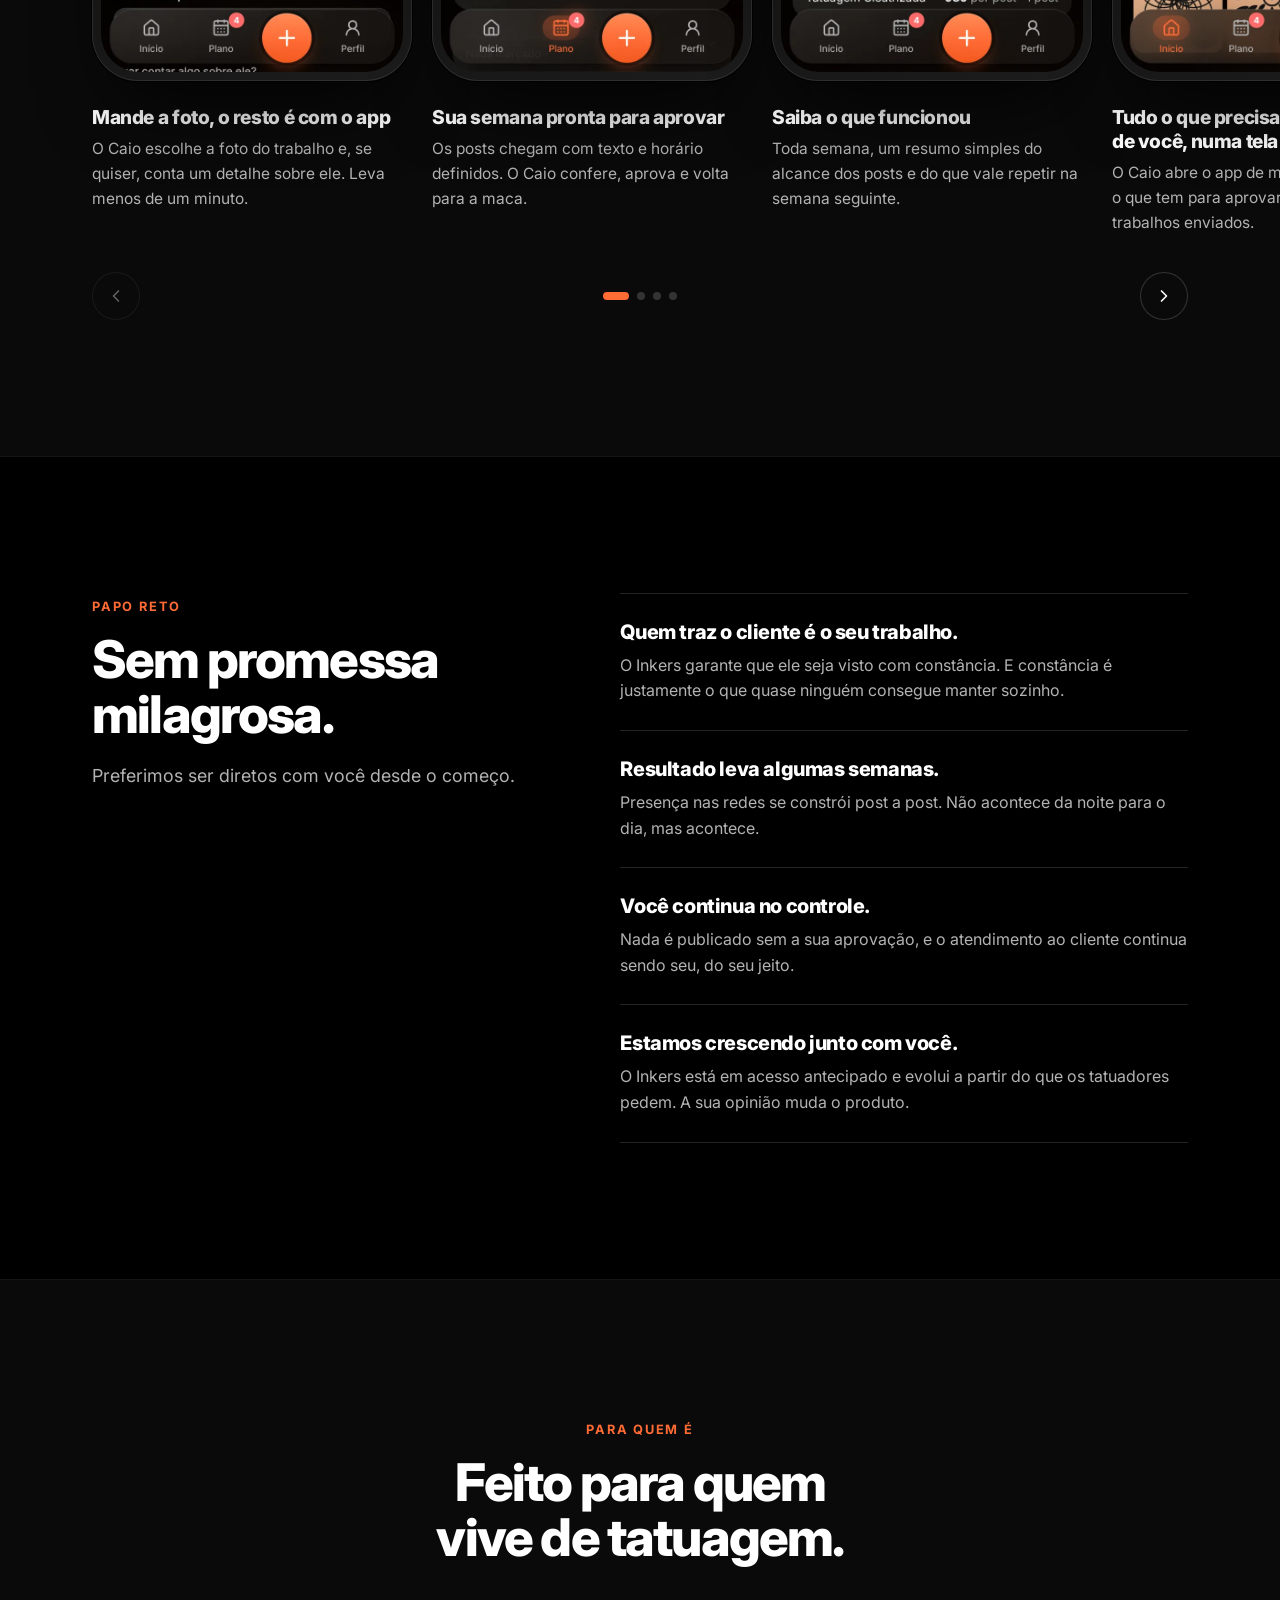
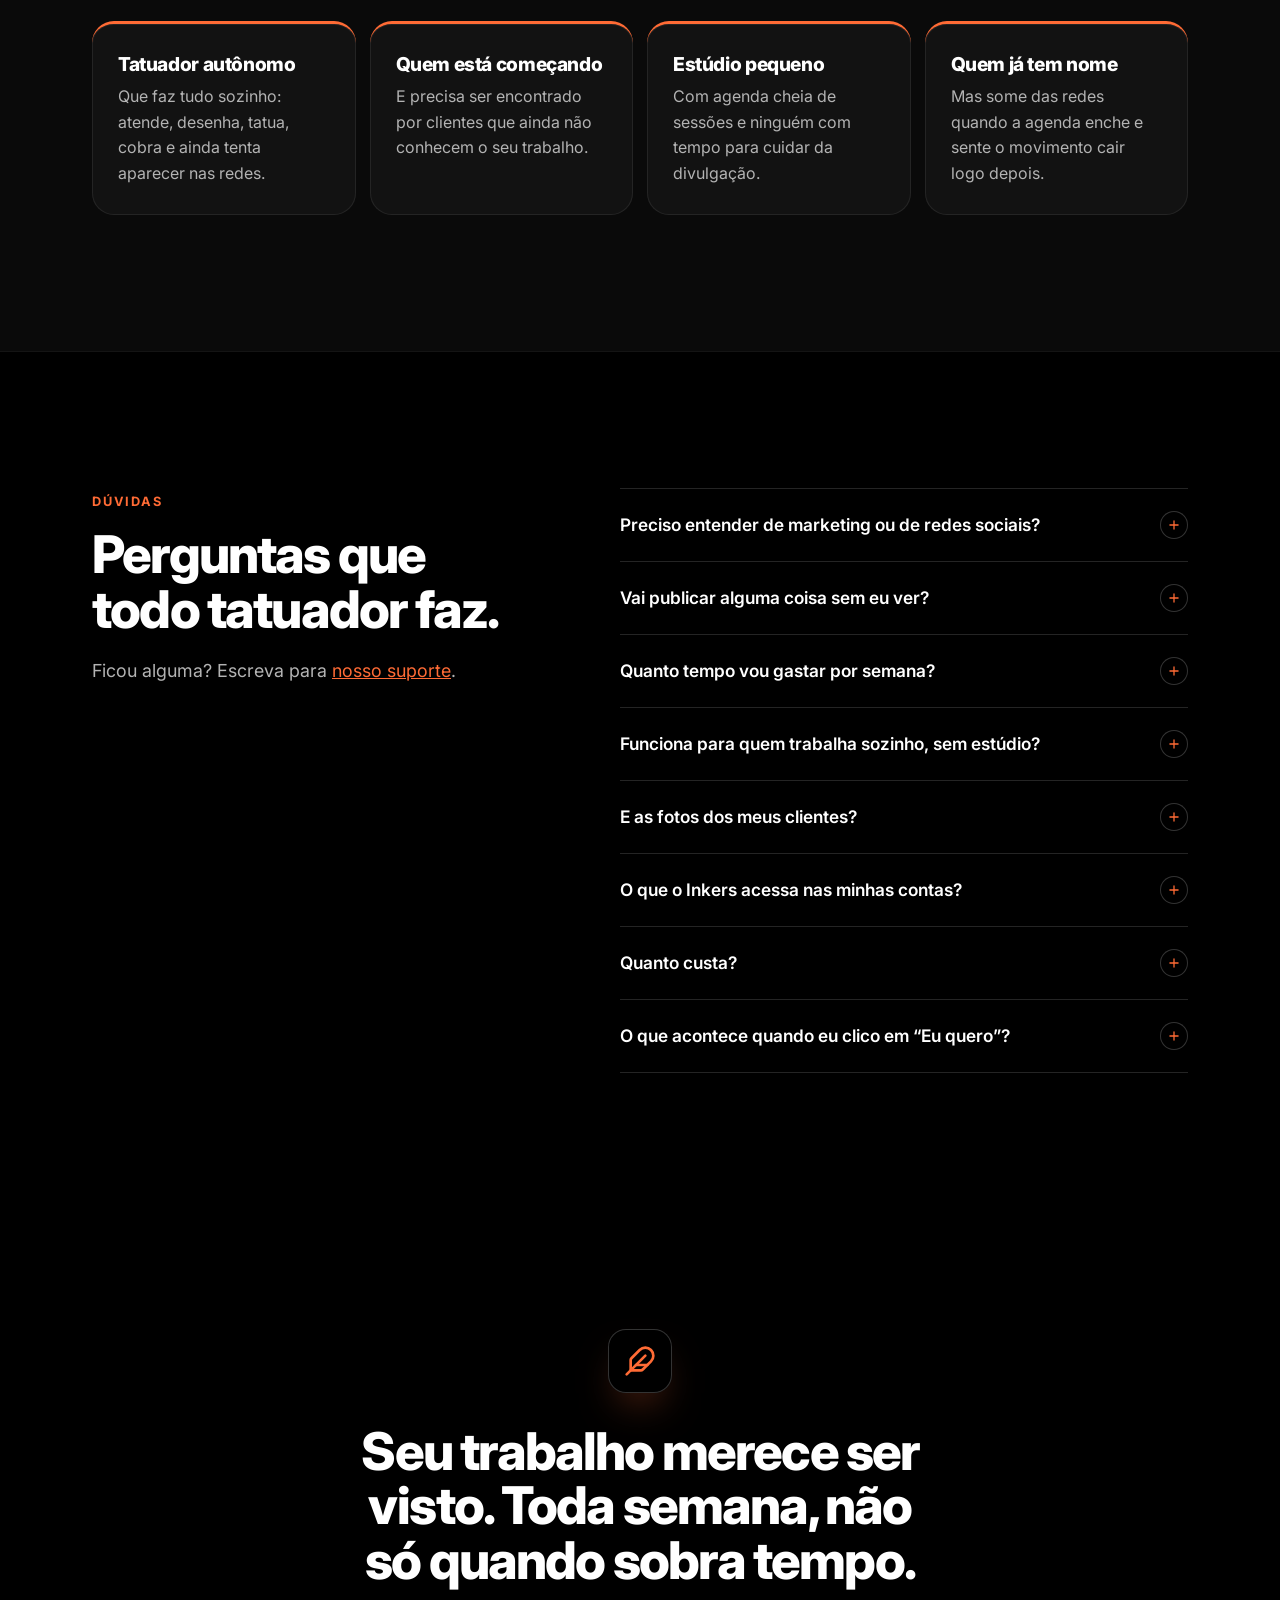
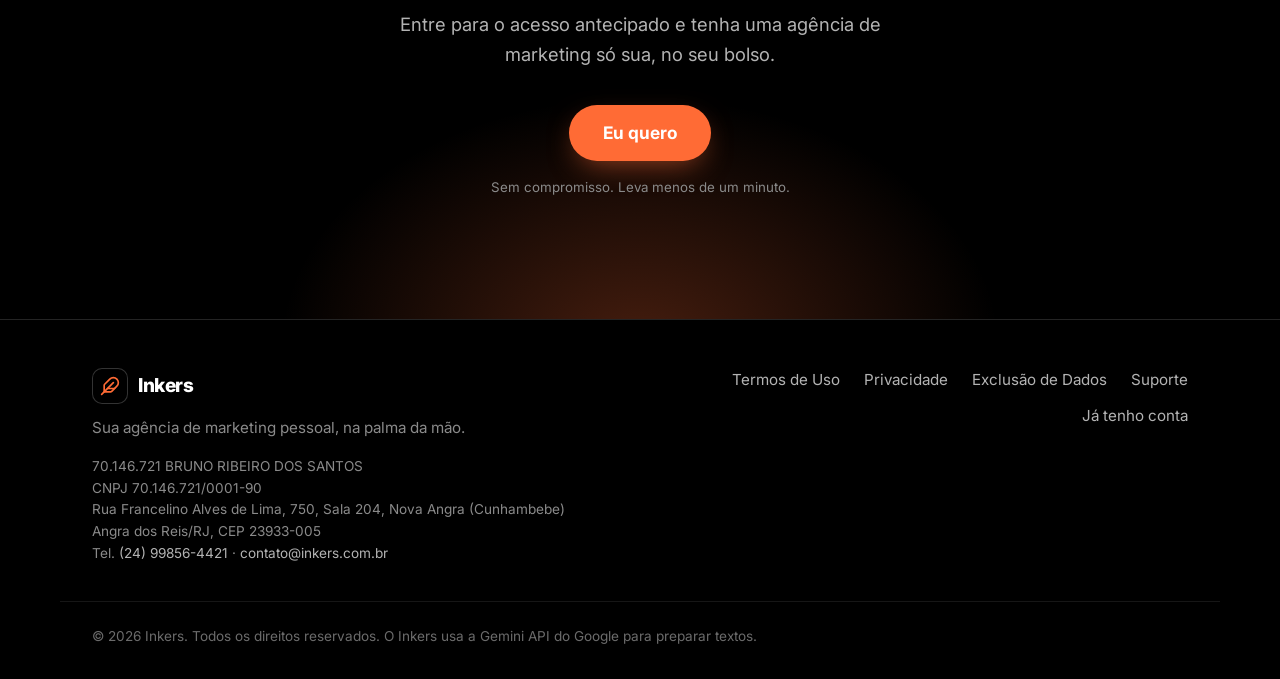
==== commit f3ad2291: "Index: aviso do topo combina com a tela do plano Co-Authored-By: Claude Sonnet 5.5 <noreply@anthropi" ====
--- a/index.html
+++ b/index.html
@@ -202,7 +202,7 @@
                 </div>
                 <div class="hero-visual" data-baralho>
                     <div class="baralho" aria-hidden="true">
-                        <div class="celular carta" data-aviso="Post pronto para aprovar|Terça, 19:00 · é só tocar em aprovar">
+                        <div class="celular carta" data-aviso="Plano da semana pronto|4 posts esperando a sua aprovação">
                             <img src="assets/images/app/aprovar.webp" alt="" width="660" height="1428" fetchpriority="high" draggable="false">
                         </div>
                         <div class="celular carta" data-aviso="Foto enviada|O app prepara texto e horário">
@@ -217,7 +217,7 @@
                     </div>
                     <div class="aviso-flutuante" aria-hidden="true">
                         <span class="aviso-icone"><svg viewBox="0 0 24 24"><path d="M10.268 21a2 2 0 0 0 3.464 0"/><path d="M3.262 15.326A1 1 0 0 0 4 17h16a1 1 0 0 0 .74-1.673C19.41 13.956 18 12.499 18 8A6 6 0 0 0 6 8c0 4.499-1.411 5.956-2.738 7.326"/></svg></span>
-                        <span class="aviso-texto"><strong data-aviso-titulo>Post pronto para aprovar</strong><small data-aviso-sub>Terça, 19:00 · é só tocar em aprovar</small></span>
+                        <span class="aviso-texto"><strong data-aviso-titulo>Plano da semana pronto</strong><small data-aviso-sub>4 posts esperando a sua aprovação</small></span>
                     </div>
                     <div class="baralho-guia">
                         <button type="button" class="baralho-seta" data-baralho-ant aria-label="Tela anterior do app">
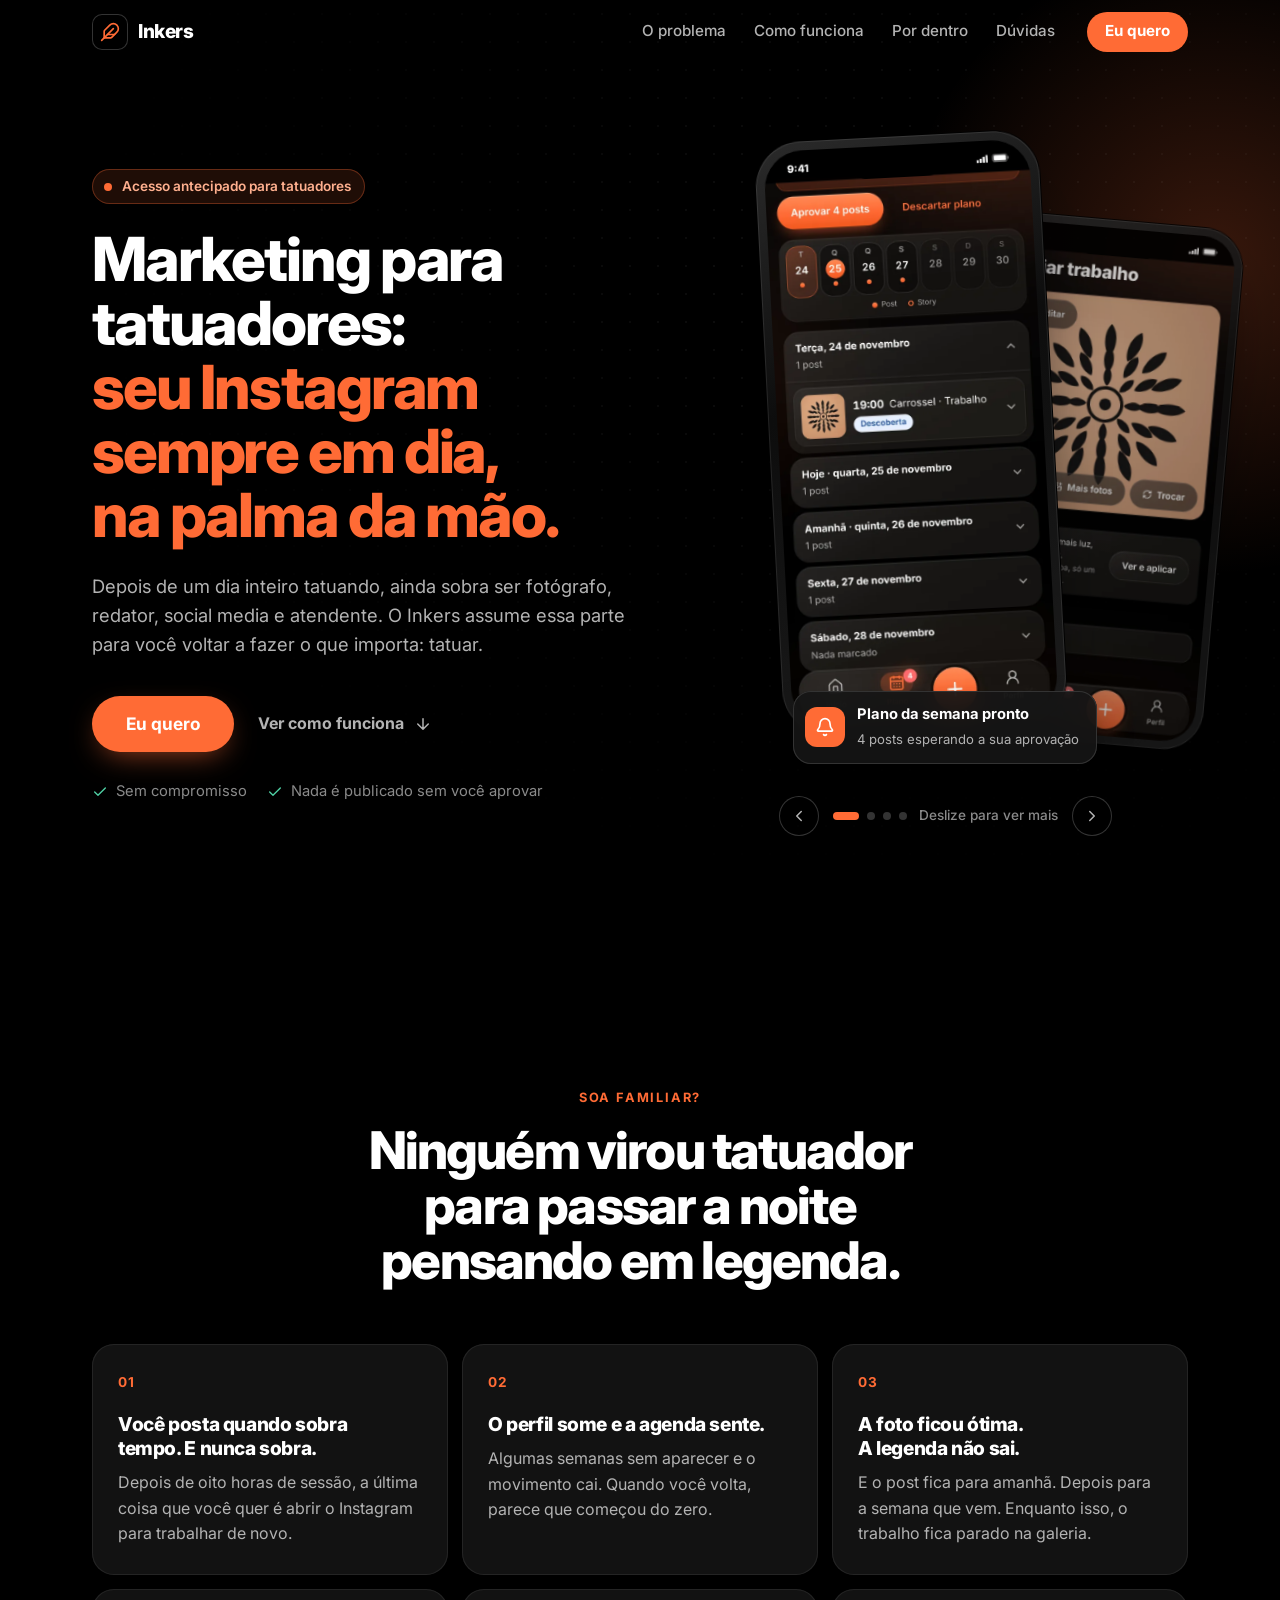
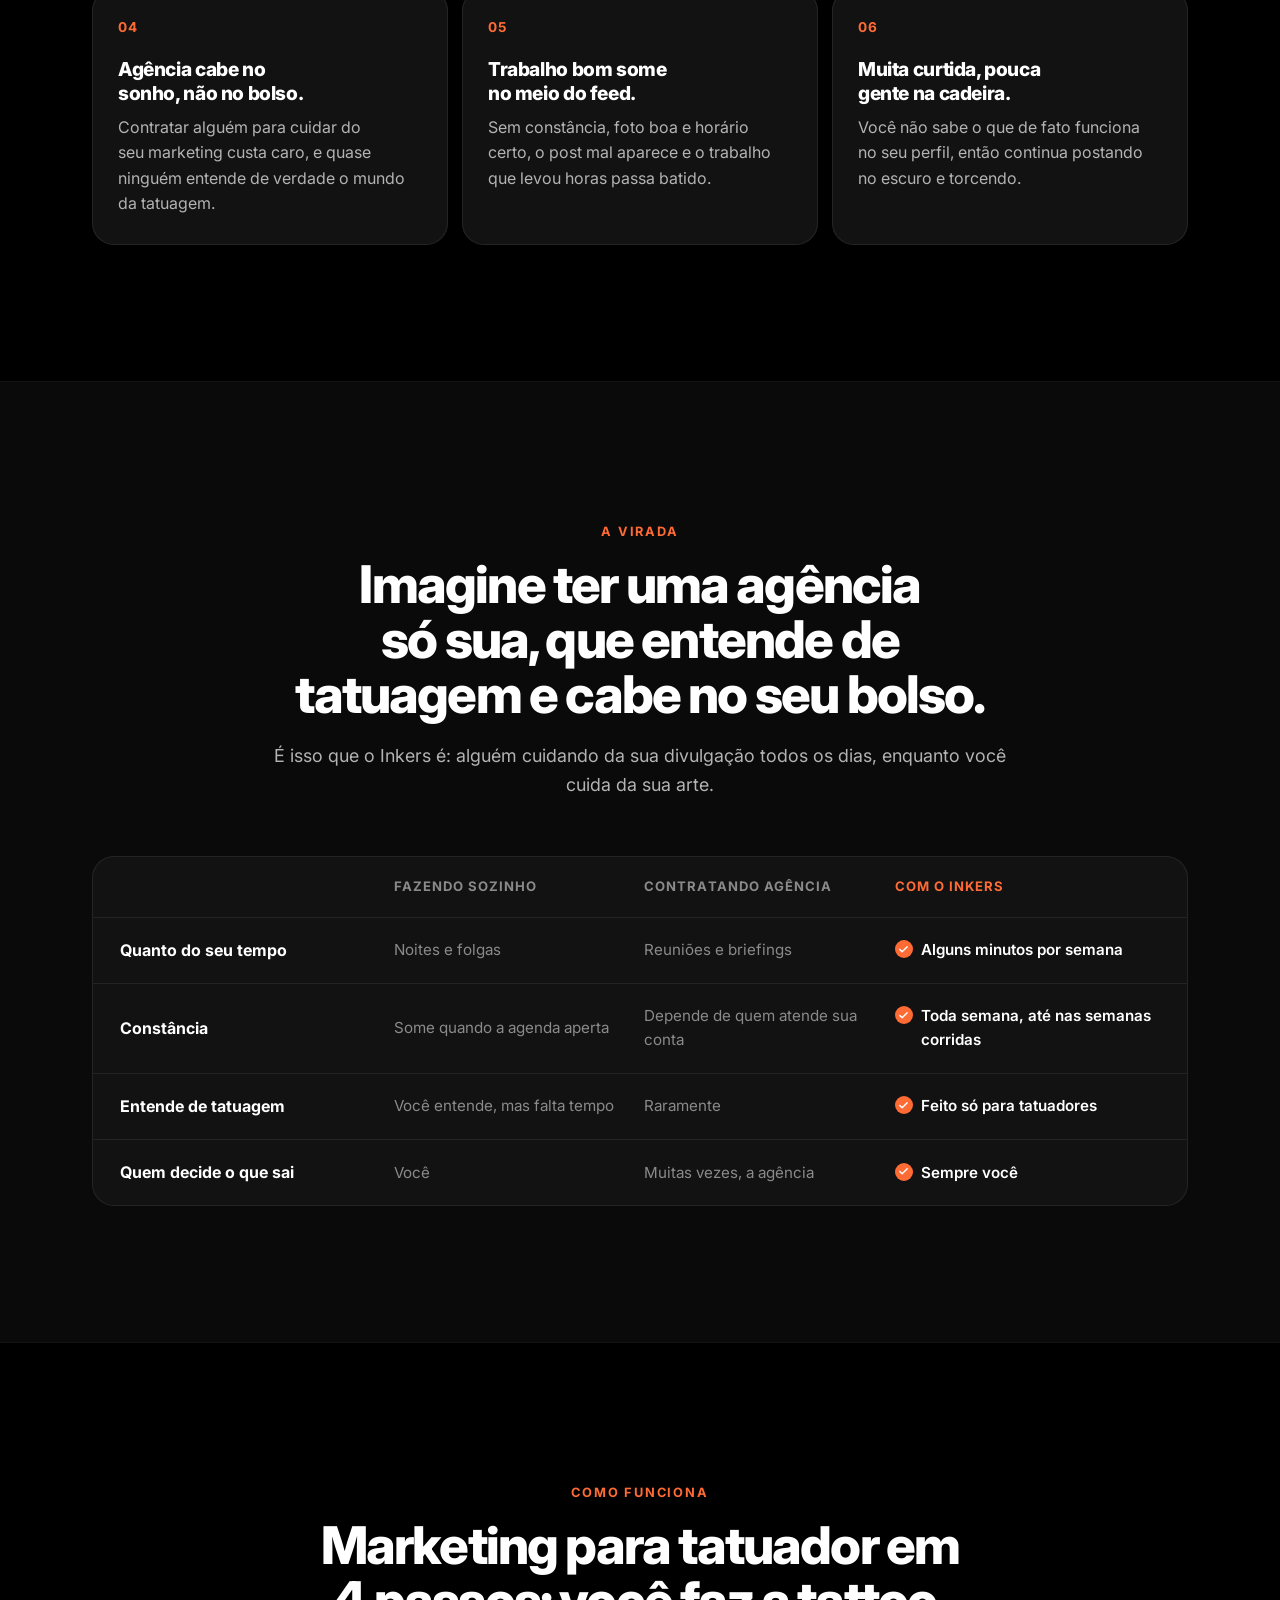
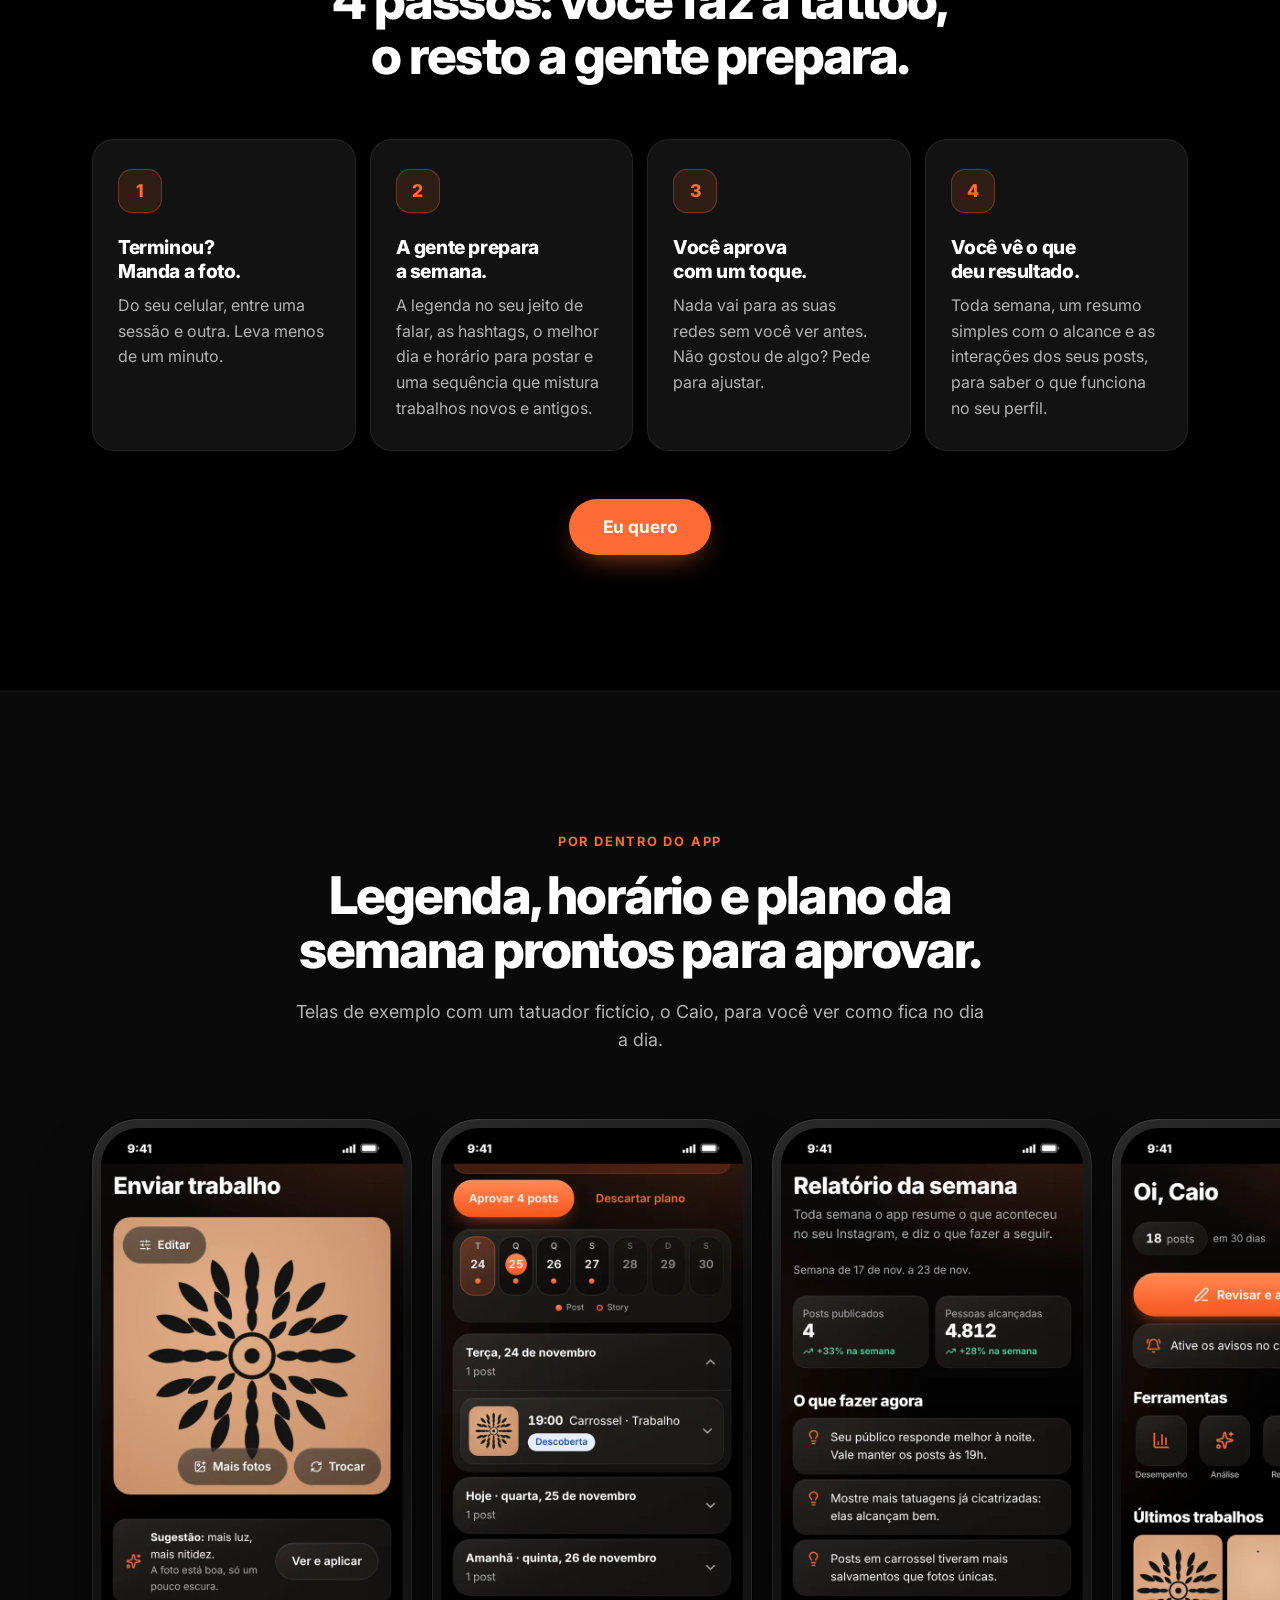
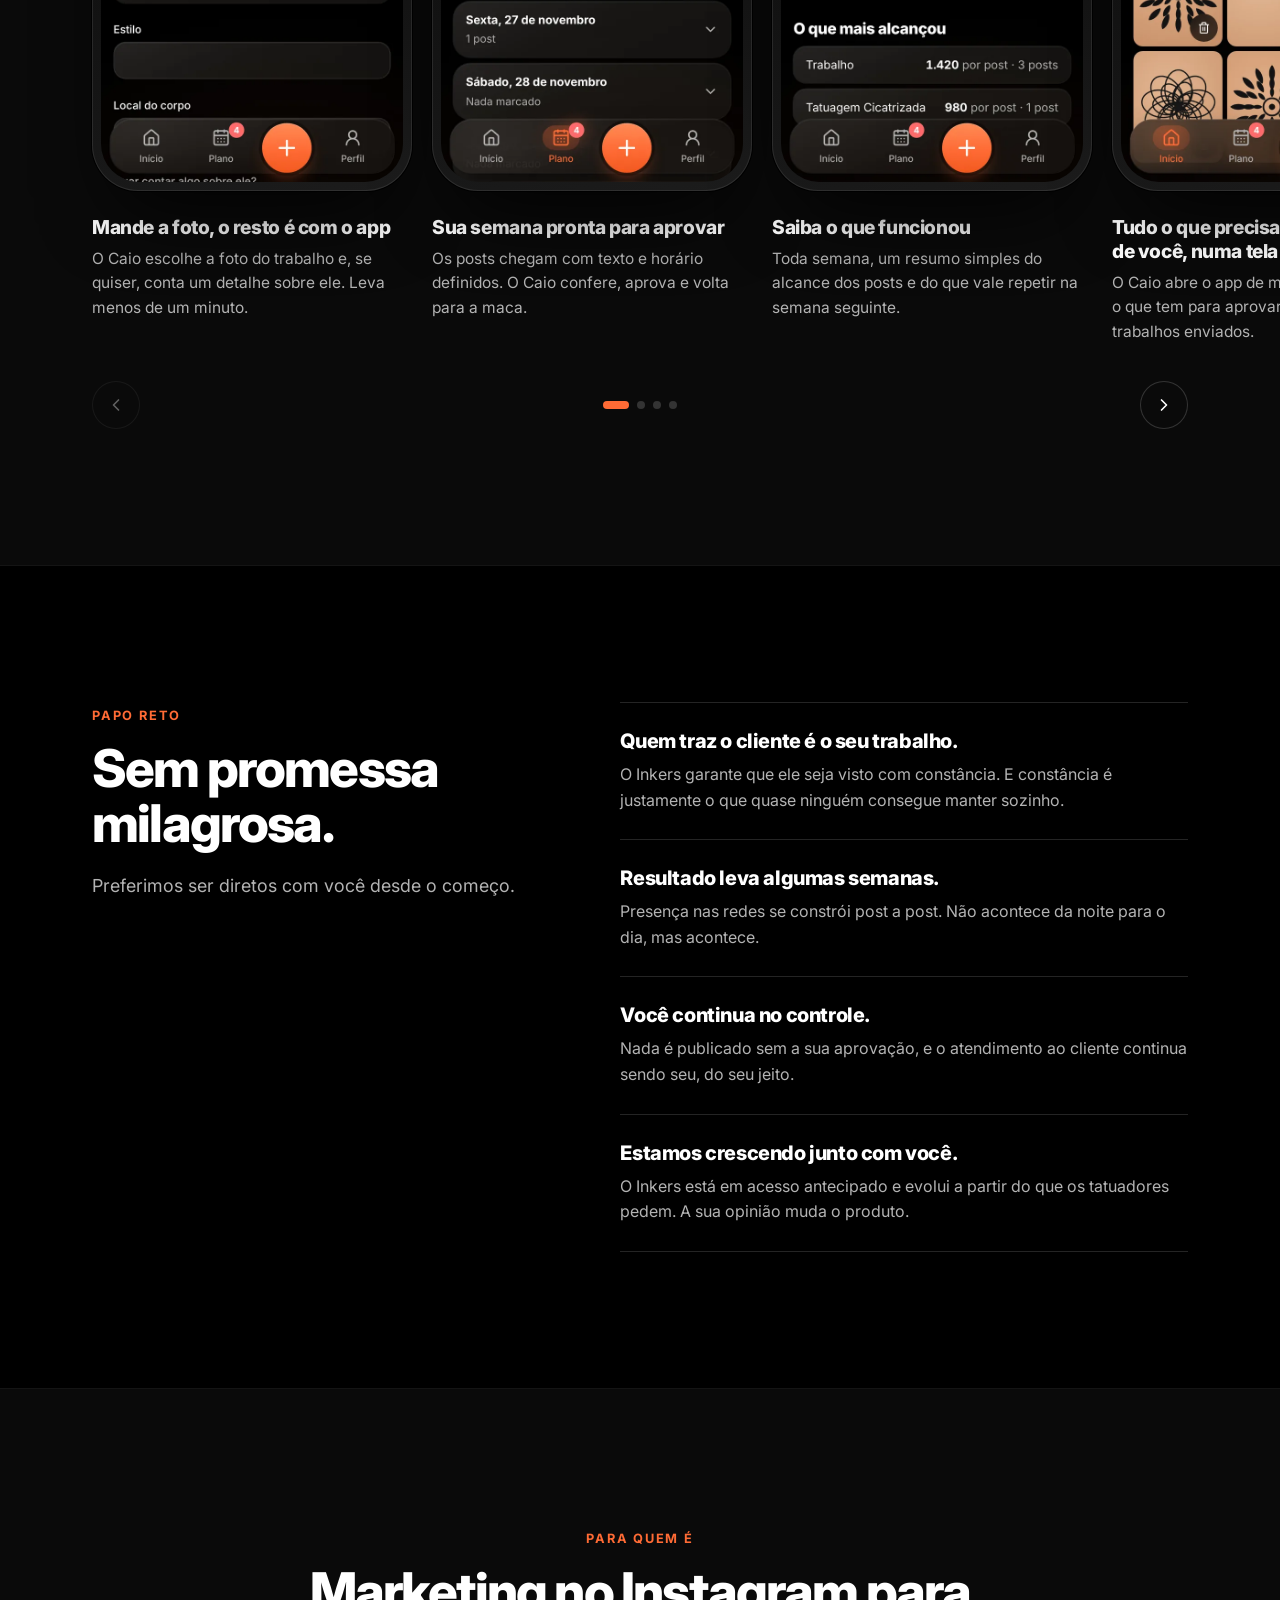
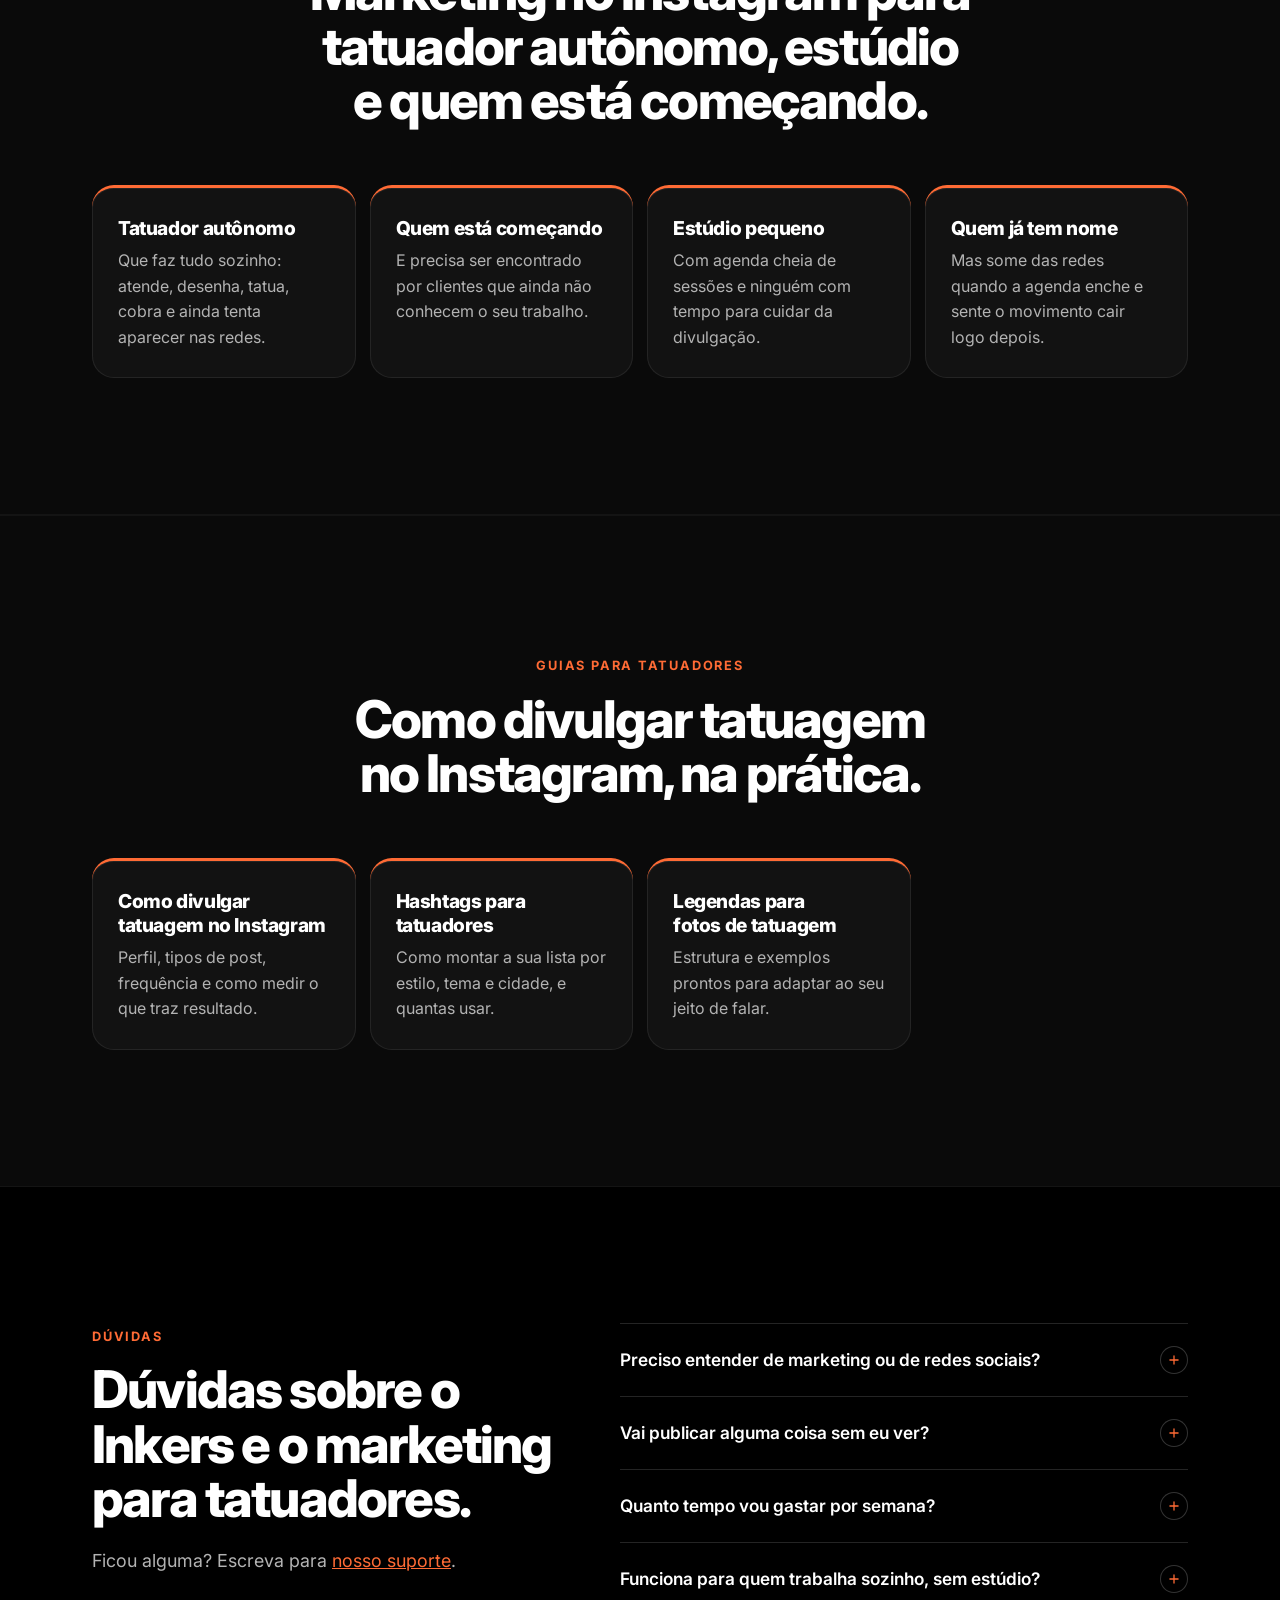
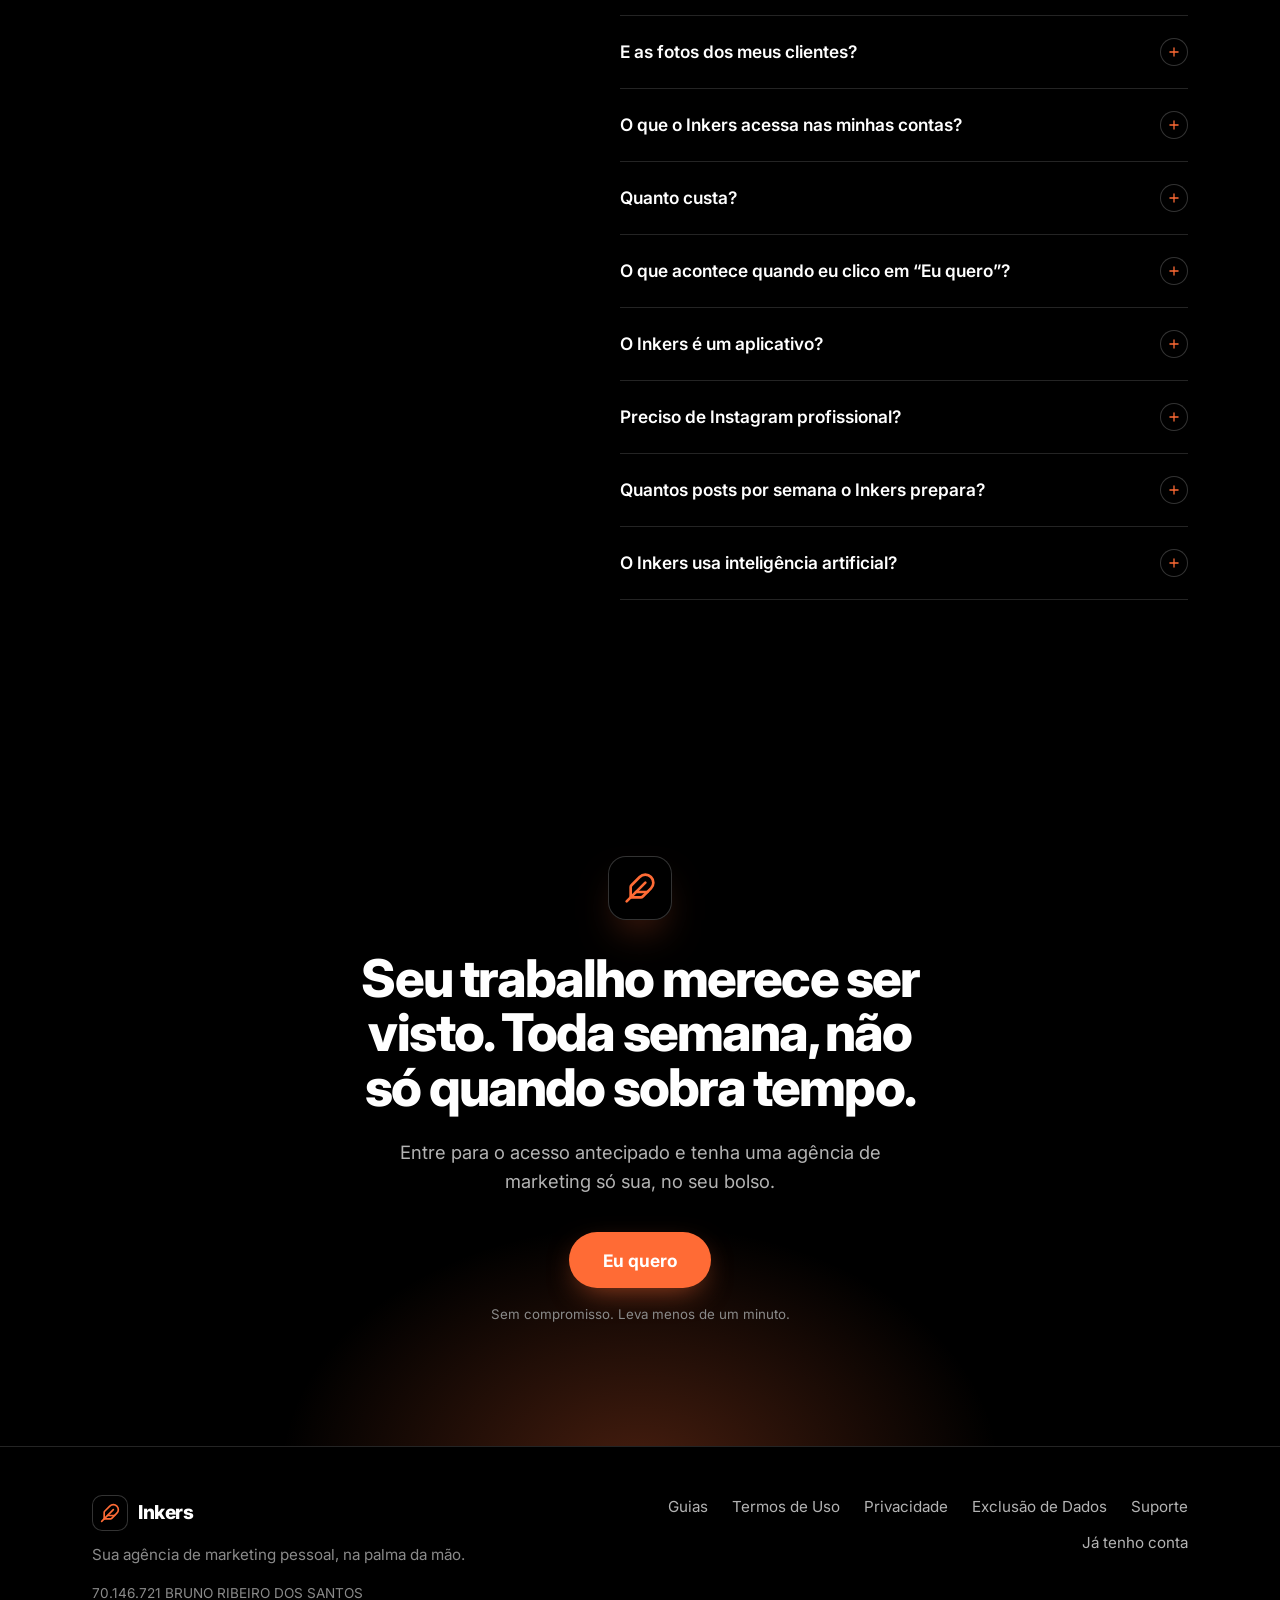
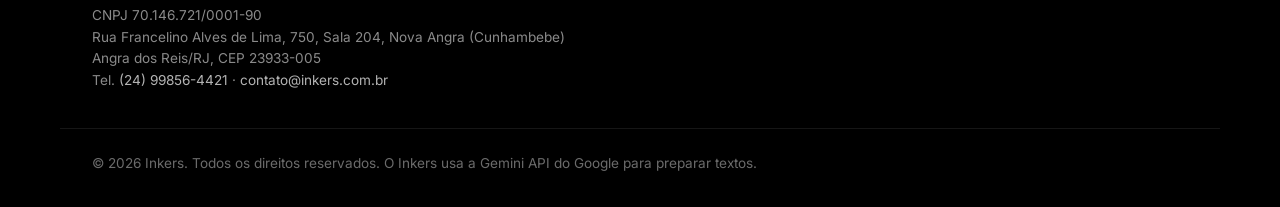
==== commit 61856781: "SEO: título, descrição, H1/H2, FAQ ampliado e 3 guias para tatuadores - index: title/description/OG " ====
--- a/index.html
+++ b/index.html
@@ -6,17 +6,17 @@
     <meta name="viewport" content="width=device-width, initial-scale=1.0">
     <meta name="theme-color" content="#000000">
     <meta name="robots" content="index, follow, max-image-preview:large">
-    <title>Inkers | Marketing e divulgação para tatuadores, no seu celular</title>
+    <title>Marketing para tatuadores no Instagram | Inkers</title>
     <link rel="icon" href="/favicon.ico" sizes="any">
     <link rel="icon" type="image/svg+xml" href="/assets/pena.svg">
     <link rel="icon" type="image/png" sizes="32x32" href="/assets/pena-32.png">
     <link rel="apple-touch-icon" href="/assets/pena-180.png">
     <meta name="description"
-        content="O Inkers cuida da divulgação do seu trabalho de tatuagem: você manda a foto, aprova com um toque e o seu Instagram não fica parado. Uma agência de marketing pessoal no seu celular.">
-
-    <meta property="og:title" content="Inkers | Marketing e divulgação para tatuadores, no seu celular">
+        content="Mande a foto do trabalho e o Inkers prepara legenda, horário e a semana de posts do seu Instagram. Você aprova com um toque.">
+
+    <meta property="og:title" content="Marketing para tatuadores no Instagram | Inkers">
     <meta property="og:description"
-        content="Você tatua. O Inkers cuida para que o seu trabalho seja visto, toda semana, no seu Instagram.">
+        content="Mande a foto do trabalho e o Inkers prepara legenda, horário e a semana de posts do seu Instagram. Você aprova com um toque.">
     <meta property="og:type" content="website">
     <meta property="og:url" content="https://inkers.com.br/">
     <meta property="og:image" content="https://inkers.com.br/assets/og-inkers.jpg">
@@ -26,132 +26,168 @@
     <meta property="og:site_name" content="Inkers">
     <meta property="og:locale" content="pt_BR">
     <meta name="twitter:card" content="summary_large_image">
-    <meta name="twitter:title" content="Inkers | Marketing e divulgação para tatuadores, no seu celular">
+    <meta name="twitter:title" content="Marketing para tatuadores no Instagram | Inkers">
     <meta name="twitter:description"
-        content="Você tatua. O Inkers cuida para que o seu trabalho seja visto, toda semana, no seu Instagram.">
+        content="Mande a foto do trabalho e o Inkers prepara legenda, horário e a semana de posts do seu Instagram. Você aprova com um toque.">
     <meta name="twitter:image" content="https://inkers.com.br/assets/og-inkers.jpg">
 
     <link rel="canonical" href="https://inkers.com.br/">
 
     <script type="application/ld+json">
     {
-      "@context": "https://schema.org",
-      "@graph": [
-        {
-          "@type": "Organization",
-          "@id": "https://inkers.com.br/#organization",
-          "name": "Inkers",
-          "legalName": "70.146.721 BRUNO RIBEIRO DOS SANTOS",
-          "taxID": "70.146.721/0001-90",
-          "url": "https://inkers.com.br/",
-          "logo": "https://inkers.com.br/assets/pena-512.png",
-          "telephone": "+55-24-99856-4421",
-          "address": {
-            "@type": "PostalAddress",
-            "streetAddress": "Rua Francelino Alves de Lima, 750, Sala 204, Nova Angra (Cunhambebe)",
-            "addressLocality": "Angra dos Reis",
-            "addressRegion": "RJ",
-            "postalCode": "23933-005",
-            "addressCountry": "BR"
-          },
-          "description": "Agência de marketing pessoal para tatuadores, no celular.",
-          "contactPoint": {
-            "@type": "ContactPoint",
-            "email": "contato@inkers.com.br",
-            "contactType": "customer support",
-            "availableLanguage": "Portuguese"
-          }
-        },
-        {
-          "@type": "WebSite",
-          "@id": "https://inkers.com.br/#website",
-          "url": "https://inkers.com.br/",
-          "name": "Inkers",
-          "publisher": { "@id": "https://inkers.com.br/#organization" },
-          "inLanguage": "pt-BR"
-        },
-        {
-          "@type": "SoftwareApplication",
-          "@id": "https://inkers.com.br/#app",
-          "name": "Inkers",
-          "applicationCategory": "BusinessApplication",
-          "operatingSystem": "iOS, Android, Web",
-          "description": "Agência de marketing pessoal para tatuadores: divulgação do trabalho no Instagram, com textos e horários preparados e tudo aprovado pelo próprio tatuador.",
-          "url": "https://app.inkers.com.br",
-          "author": { "@id": "https://inkers.com.br/#organization" }
-        },
-        {
-          "@type": "FAQPage",
-          "@id": "https://inkers.com.br/#faq",
-          "mainEntity": [
-            {
-              "@type": "Question",
-              "name": "Preciso entender de marketing ou de redes sociais?",
-              "acceptedAnswer": {
-                "@type": "Answer",
-                "text": "Não. Você manda a foto do trabalho e confere o que foi preparado. A parte de pensar no texto, no dia e no horário fica com a gente."
-              }
-            },
-            {
-              "@type": "Question",
-              "name": "Vai publicar alguma coisa sem eu ver?",
-              "acceptedAnswer": {
-                "@type": "Answer",
-                "text": "Nunca. Tudo passa por você antes. Se não gostar, pede ajuste ou descarta."
-              }
-            },
-            {
-              "@type": "Question",
-              "name": "Quanto tempo vou gastar por semana?",
-              "acceptedAnswer": {
-                "@type": "Answer",
-                "text": "Mandar uma foto leva menos de um minuto. Conferir e aprovar a semana costuma levar uns 10 a 15 minutos."
-              }
-            },
-            {
-              "@type": "Question",
-              "name": "Funciona para quem trabalha sozinho, sem estúdio?",
-              "acceptedAnswer": {
-                "@type": "Answer",
-                "text": "Sim. Foi pensado primeiro para o tatuador que faz tudo sozinho."
-              }
-            },
-            {
-              "@type": "Question",
-              "name": "E as fotos dos meus clientes?",
-              "acceptedAnswer": {
-                "@type": "Answer",
-                "text": "Você escolhe quais trabalhos aparecem. Se o cliente preferir não mostrar a tattoo, ela fica guardada só para você."
-              }
-            },
-            {
-              "@type": "Question",
-              "name": "O que o Inkers acessa nas minhas contas?",
-              "acceptedAnswer": {
-                "@type": "Answer",
-                "text": "Só o necessário para cada função, e só depois que você conecta a conta. No Instagram (e na Página do Facebook ligada a ele, que a Meta exige): ler seu perfil e métricas e publicar o que você aprovar. No Google: só o login. Você desconecta quando quiser. Detalhes na Política de Privacidade."
-              }
-            },
-            {
-              "@type": "Question",
-              "name": "Quanto custa?",
-              "acceptedAnswer": {
-                "@type": "Answer",
-                "text": "Estamos em acesso antecipado. Deixando seu contato, você entra na lista e conhece todas as condições antes de decidir qualquer coisa. Sem compromisso."
-              }
-            },
-            {
-              "@type": "Question",
-              "name": "O que acontece quando eu clico em “Eu quero”?",
-              "acceptedAnswer": {
-                "@type": "Answer",
-                "text": "Você deixa seu nome e WhatsApp e entra na lista do acesso antecipado. A gente fala com você e, se quiser, você já pode abrir o app na hora."
-              }
-            }
-          ]
+  "@context": "https://schema.org",
+  "@graph": [
+    {
+      "@type": "Organization",
+      "@id": "https://inkers.com.br/#organization",
+      "name": "Inkers",
+      "legalName": "70.146.721 BRUNO RIBEIRO DOS SANTOS",
+      "taxID": "70.146.721/0001-90",
+      "url": "https://inkers.com.br/",
+      "logo": "https://inkers.com.br/assets/pena-512.png",
+      "telephone": "+55-24-99856-4421",
+      "address": {
+        "@type": "PostalAddress",
+        "streetAddress": "Rua Francelino Alves de Lima, 750, Sala 204, Nova Angra (Cunhambebe)",
+        "addressLocality": "Angra dos Reis",
+        "addressRegion": "RJ",
+        "postalCode": "23933-005",
+        "addressCountry": "BR"
+      },
+      "description": "Marketing para tatuadores no Instagram: legenda, horário e plano da semana prontos para aprovar.",
+      "contactPoint": {
+        "@type": "ContactPoint",
+        "email": "contato@inkers.com.br",
+        "contactType": "customer support",
+        "availableLanguage": "Portuguese"
+      }
+    },
+    {
+      "@type": "WebSite",
+      "@id": "https://inkers.com.br/#website",
+      "url": "https://inkers.com.br/",
+      "name": "Inkers",
+      "publisher": {
+        "@id": "https://inkers.com.br/#organization"
+      },
+      "inLanguage": "pt-BR"
+    },
+    {
+      "@type": "SoftwareApplication",
+      "@id": "https://inkers.com.br/#app",
+      "name": "Inkers",
+      "applicationCategory": "BusinessApplication",
+      "operatingSystem": "iOS, Android, Web",
+      "description": "Aplicativo de marketing para tatuadores: prepara legenda, hashtags, horário e plano semanal de posts do Instagram a partir da foto do trabalho. Nada é publicado sem a aprovação do tatuador.",
+      "url": "https://app.inkers.com.br",
+      "author": {
+        "@id": "https://inkers.com.br/#organization"
+      }
+    },
+    {
+      "@type": "FAQPage",
+      "@id": "https://inkers.com.br/#faq",
+      "mainEntity": [
+        {
+          "@type": "Question",
+          "name": "Preciso entender de marketing ou de redes sociais?",
+          "acceptedAnswer": {
+            "@type": "Answer",
+            "text": "Não. Você manda a foto do trabalho e confere o que foi preparado. A parte de pensar no texto, no dia e no horário fica com a gente."
+          }
+        },
+        {
+          "@type": "Question",
+          "name": "Vai publicar alguma coisa sem eu ver?",
+          "acceptedAnswer": {
+            "@type": "Answer",
+            "text": "Nunca. Tudo passa por você antes. Se não gostar, pede ajuste ou descarta."
+          }
+        },
+        {
+          "@type": "Question",
+          "name": "Quanto tempo vou gastar por semana?",
+          "acceptedAnswer": {
+            "@type": "Answer",
+            "text": "Mandar uma foto leva menos de um minuto. Conferir e aprovar a semana costuma levar uns 10 a 15 minutos."
+          }
+        },
+        {
+          "@type": "Question",
+          "name": "Funciona para quem trabalha sozinho, sem estúdio?",
+          "acceptedAnswer": {
+            "@type": "Answer",
+            "text": "Sim. Foi pensado primeiro para o tatuador que faz tudo sozinho."
+          }
+        },
+        {
+          "@type": "Question",
+          "name": "E as fotos dos meus clientes?",
+          "acceptedAnswer": {
+            "@type": "Answer",
+            "text": "Você escolhe quais trabalhos aparecem. Se o cliente preferir não mostrar a tattoo, ela fica guardada só para você."
+          }
+        },
+        {
+          "@type": "Question",
+          "name": "O que o Inkers acessa nas minhas contas?",
+          "acceptedAnswer": {
+            "@type": "Answer",
+            "text": "Só o necessário para cada função, e só depois que você conecta a conta. No Instagram (e na Página do Facebook ligada a ele, que a Meta exige): ler seu perfil e métricas e publicar o que você aprovar. No Google: só o login. Você desconecta quando quiser. Detalhes na Política de Privacidade."
+          }
+        },
+        {
+          "@type": "Question",
+          "name": "Quanto custa?",
+          "acceptedAnswer": {
+            "@type": "Answer",
+            "text": "Estamos em acesso antecipado. Deixando seu contato, você entra na lista e conhece todas as condições antes de decidir qualquer coisa. Sem compromisso."
+          }
+        },
+        {
+          "@type": "Question",
+          "name": "O que acontece quando eu clico em “Eu quero”?",
+          "acceptedAnswer": {
+            "@type": "Answer",
+            "text": "Você deixa seu nome e WhatsApp e entra na lista do acesso antecipado. A gente fala com você e, se quiser, você já pode abrir o app na hora."
+          }
+        },
+        {
+          "@type": "Question",
+          "name": "O Inkers é um aplicativo?",
+          "acceptedAnswer": {
+            "@type": "Answer",
+            "text": "Sim. Você abre app.inkers.com.br no celular ou no computador e pode adicionar à tela inicial, como um aplicativo. Não precisa baixar nada em loja."
+          }
+        },
+        {
+          "@type": "Question",
+          "name": "Preciso de Instagram profissional?",
+          "acceptedAnswer": {
+            "@type": "Answer",
+            "text": "Sim. A Meta exige uma conta profissional do Instagram ligada a uma Página do Facebook para permitir a publicação por aplicativos. Conta pessoal não funciona. Trocar é gratuito, nas configurações do Instagram."
+          }
+        },
+        {
+          "@type": "Question",
+          "name": "Quantos posts por semana o Inkers prepara?",
+          "acceptedAnswer": {
+            "@type": "Answer",
+            "text": "O padrão é 4 posts no feed por semana, mais um story por dia. Você ajusta a quantidade no seu perfil dentro do app."
+          }
+        },
+        {
+          "@type": "Question",
+          "name": "O Inkers usa inteligência artificial?",
+          "acceptedAnswer": {
+            "@type": "Answer",
+            "text": "Usa a Gemini API, do Google, para preparar os textos. Nada vai ao ar sem a sua aprovação. A Política de Privacidade explica o que é enviado."
+          }
         }
       ]
     }
+  ]
+}
     </script>
 
     <link rel="preconnect" href="https://fonts.googleapis.com">
@@ -187,7 +223,7 @@
             <div class="wrap hero-grid">
                 <div class="hero-texto">
                     <p class="selo"><span class="ponto" aria-hidden="true"></span>Acesso antecipado para tatuadores</p>
-                    <h1>A agência de marketing do tatuador, <em>na palma da mão.</em></h1>
+                    <h1>Marketing para tatuadores: <em>seu Instagram sempre em dia, na palma da mão.</em></h1>
                     <p class="hero-lead">Depois de um dia inteiro tatuando, ainda sobra ser fotógrafo, redator, social
                         media e atendente. O Inkers assume essa parte para você voltar a fazer o que importa: tatuar.</p>
                     <div class="hero-acoes">
@@ -325,7 +361,7 @@
             <div class="wrap">
                 <header class="secao-topo revelar">
                     <p class="rotulo">Como funciona</p>
-                    <h2>Você faz a tattoo. O resto a gente prepara.</h2>
+                    <h2>Marketing para tatuador em 4 passos: você faz a tattoo, o resto a gente prepara.</h2>
                 </header>
                 <ol class="passos">
                     <li class="passo revelar">
@@ -336,8 +372,8 @@
                     <li class="passo revelar">
                         <span class="passo-n">2</span>
                         <h3>A gente prepara a semana.</h3>
-                        <p>O texto no seu jeito de falar, o melhor dia e horário para postar e uma sequência que mistura
-                            trabalhos novos e antigos.</p>
+                        <p>A legenda no seu jeito de falar, as hashtags, o melhor dia e horário para postar e uma
+                            sequência que mistura trabalhos novos e antigos.</p>
                     </li>
                     <li class="passo revelar">
                         <span class="passo-n">3</span>
@@ -362,7 +398,7 @@
             <div class="wrap">
                 <header class="secao-topo revelar">
                     <p class="rotulo">Por dentro do app</p>
-                    <h2>Simples como deveria ser.</h2>
+                    <h2>Legenda, horário e plano da semana prontos para aprovar.</h2>
                     <p class="secao-sub">Telas de exemplo com um tatuador fictício, o Caio, para você ver como fica no dia a dia.</p>
                 </header>
             </div>
@@ -439,7 +475,7 @@
             <div class="wrap">
                 <header class="secao-topo revelar">
                     <p class="rotulo">Para quem é</p>
-                    <h2>Feito para quem vive de tatuagem.</h2>
+                    <h2>Marketing no Instagram para tatuador autônomo, estúdio e quem está começando.</h2>
                 </header>
                 <div class="perfis">
                     <article class="perfil revelar">
@@ -457,6 +493,30 @@
                     <article class="perfil revelar">
                         <h3>Quem já tem nome</h3>
                         <p>Mas some das redes quando a agenda enche e sente o movimento cair logo depois.</p>
+                    </article>
+                </div>
+            </div>
+        </section>
+
+        <!-- GUIAS -->
+        <section id="guias" class="secao secao-escura">
+            <div class="wrap">
+                <header class="secao-topo revelar">
+                    <p class="rotulo">Guias para tatuadores</p>
+                    <h2>Como divulgar tatuagem no Instagram, na prática.</h2>
+                </header>
+                <div class="perfis">
+                    <article class="perfil revelar">
+                        <h3><a href="/como-divulgar-tatuagem-no-instagram">Como divulgar tatuagem no Instagram</a></h3>
+                        <p>Perfil, tipos de post, frequência e como medir o que traz resultado.</p>
+                    </article>
+                    <article class="perfil revelar">
+                        <h3><a href="/hashtags-para-tatuadores">Hashtags para tatuadores</a></h3>
+                        <p>Como montar a sua lista por estilo, tema e cidade, e quantas usar.</p>
+                    </article>
+                    <article class="perfil revelar">
+                        <h3><a href="/legendas-para-fotos-de-tatuagem">Legendas para fotos de tatuagem</a></h3>
+                        <p>Estrutura e exemplos prontos para adaptar ao seu jeito de falar.</p>
                     </article>
                 </div>
             </div>
@@ -467,7 +527,7 @@
             <div class="wrap duvidas-grid">
                 <header class="secao-topo secao-topo-esq revelar">
                     <p class="rotulo">Dúvidas</p>
-                    <h2>Perguntas que todo tatuador faz.</h2>
+                    <h2>Dúvidas sobre o Inkers e o marketing para tatuadores.</h2>
                     <p class="secao-sub">Ficou alguma? Escreva para <a href="mailto:contato@inkers.com.br">nosso suporte</a>.</p>
                 </header>
                 <div class="faq">
@@ -509,6 +569,22 @@
                         <summary>O que acontece quando eu clico em “Eu quero”?</summary>
                         <p>Você deixa seu nome e WhatsApp e entra na lista do acesso antecipado. A gente fala com você e,
                             se quiser, você já pode abrir o app na hora.</p>
+                    </details>
+                    <details>
+                        <summary>O Inkers é um aplicativo?</summary>
+                        <p>Sim. Você abre app.inkers.com.br no celular ou no computador e pode adicionar à tela inicial, como um aplicativo. Não precisa baixar nada em loja.</p>
+                    </details>
+                    <details>
+                        <summary>Preciso de Instagram profissional?</summary>
+                        <p>Sim. A Meta exige uma conta profissional do Instagram ligada a uma Página do Facebook para permitir a publicação por aplicativos. Conta pessoal não funciona. Trocar é gratuito, nas configurações do Instagram.</p>
+                    </details>
+                    <details>
+                        <summary>Quantos posts por semana o Inkers prepara?</summary>
+                        <p>O padrão é 4 posts no feed por semana, mais um story por dia. Você ajusta a quantidade no seu perfil dentro do app.</p>
+                    </details>
+                    <details>
+                        <summary>O Inkers usa inteligência artificial?</summary>
+                        <p>Usa a Gemini API, do Google, para preparar os textos. Nada vai ao ar sem a sua aprovação. A Política de Privacidade explica o que é enviado.</p>
                     </details>
                 </div>
             </div>
@@ -547,6 +623,7 @@
                 </address>
             </div>
             <nav aria-label="Links legais" class="rodape-links">
+                <a href="/como-divulgar-tatuagem-no-instagram">Guias</a>
                 <a href="/termos-de-uso">Termos de Uso</a>
                 <a href="/politica-de-privacidade">Privacidade</a>
                 <a href="/exclusao-de-dados">Exclusão de Dados</a>
--- a/css/landing.css
+++ b/css/landing.css
@@ -474,3 +474,8 @@
   *, *::before, *::after { animation: none !important; transition: none !important; }
   .js .revelar { opacity: 1; transform: none; }
 }
+
+/* Guias: links dentro dos cartões */
+.perfil h3 a { color: inherit; text-decoration: none; }
+.perfil h3 a:hover, .perfil h3 a:focus-visible { color: var(--laranja); text-decoration: underline; }
+.hero h1 { font-size: clamp(2.2rem, 8vw, 3.8rem); }
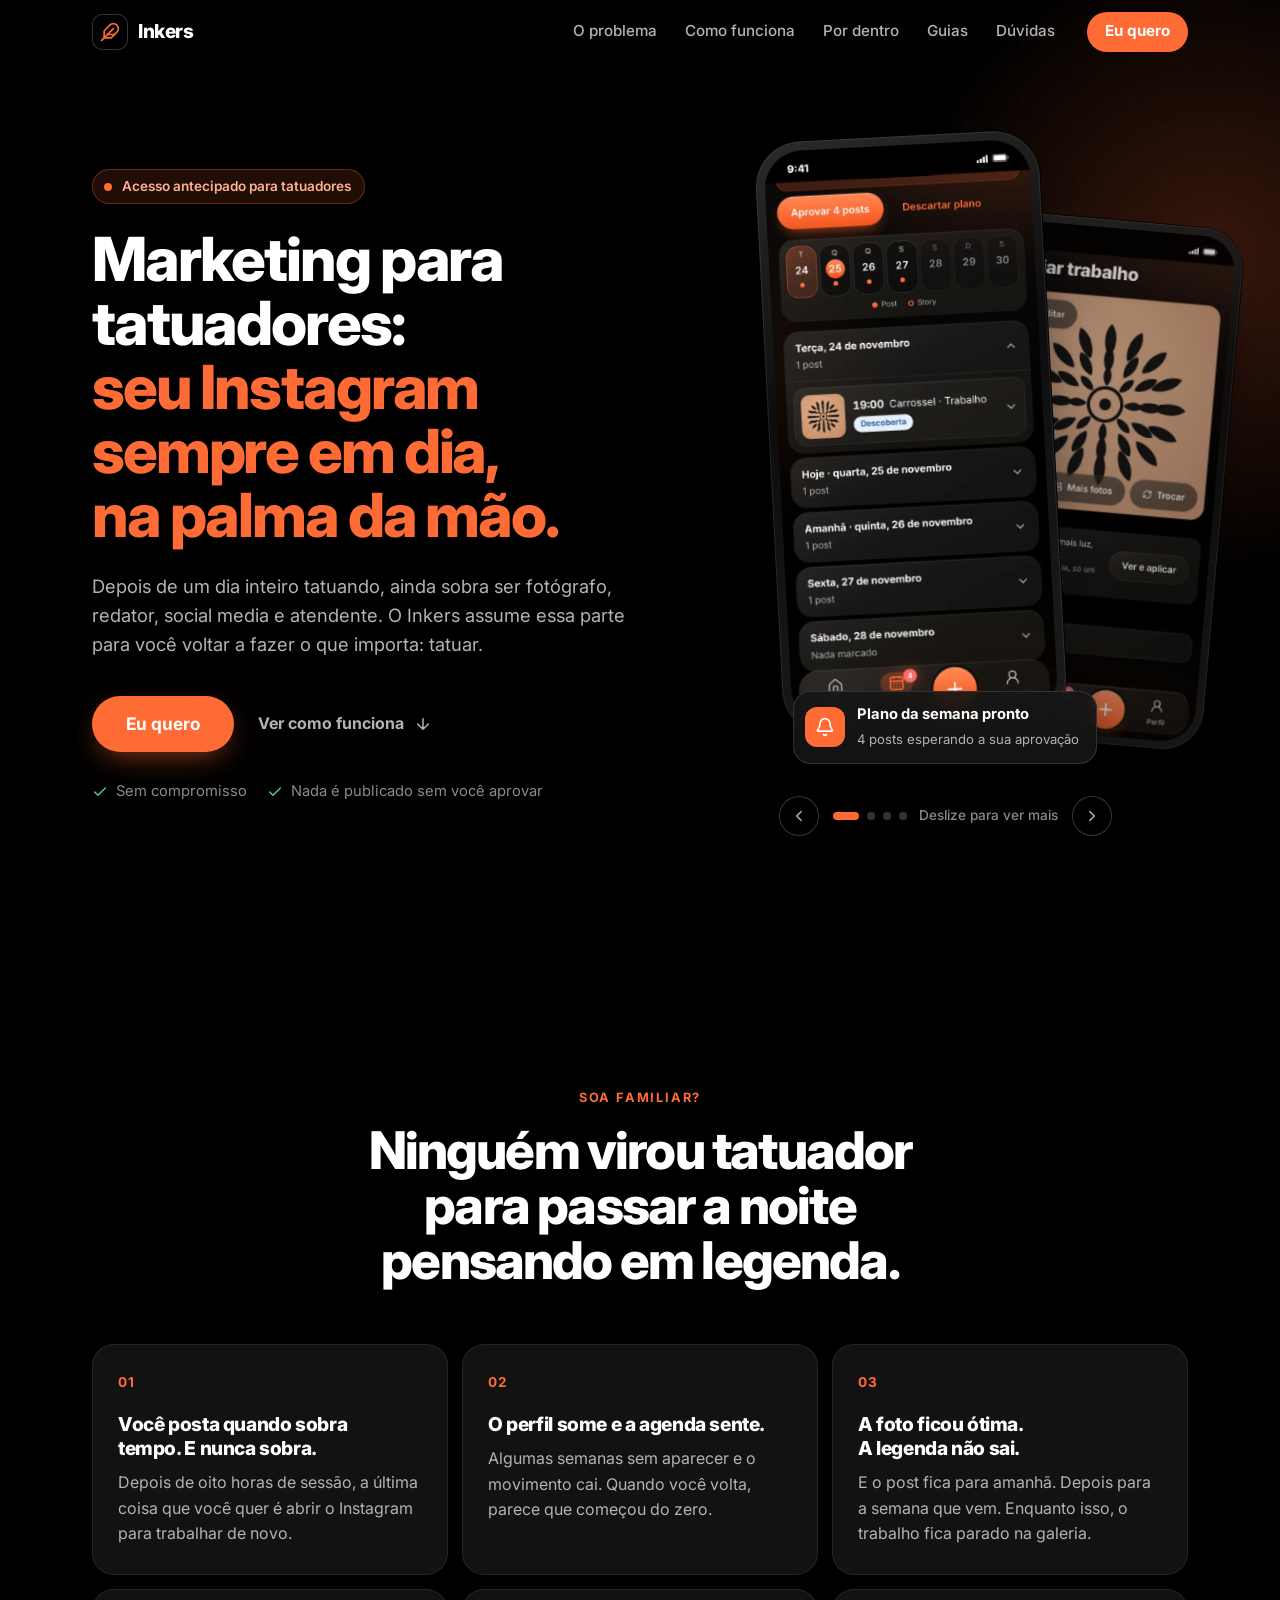
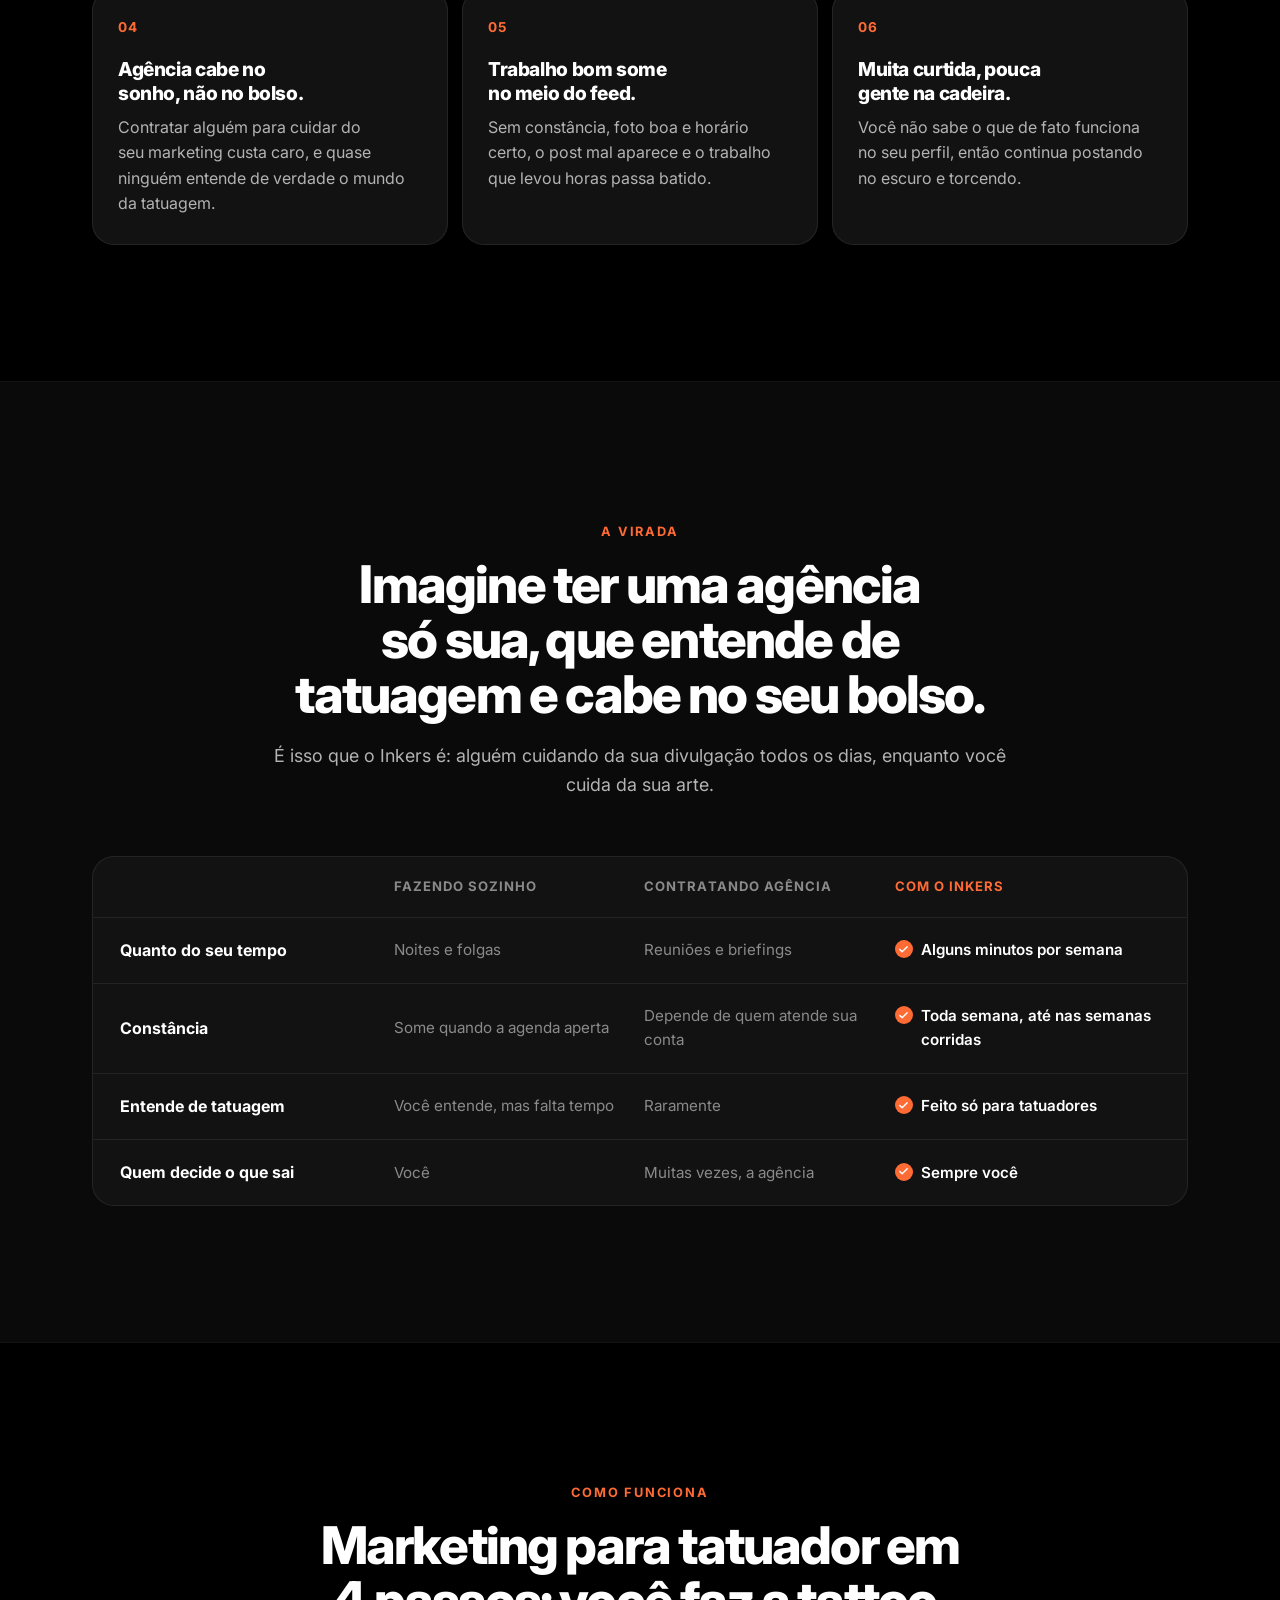
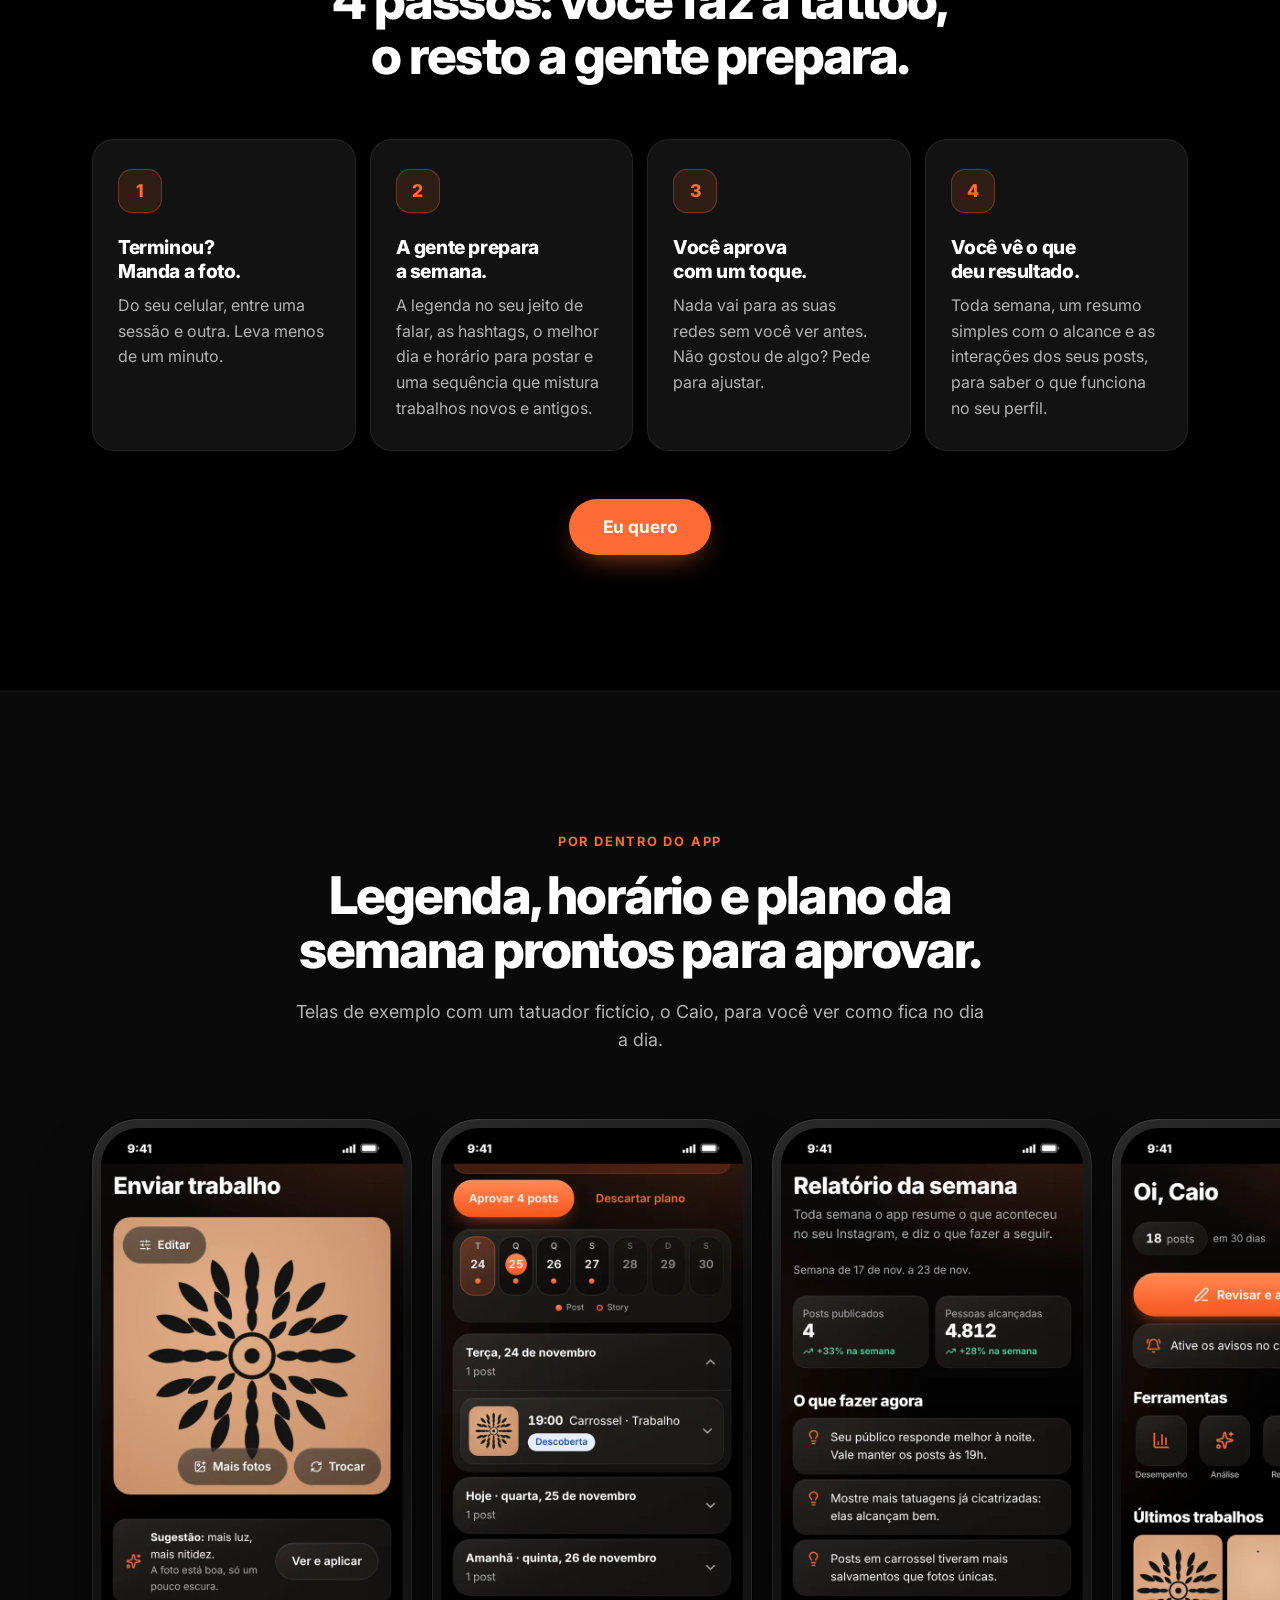
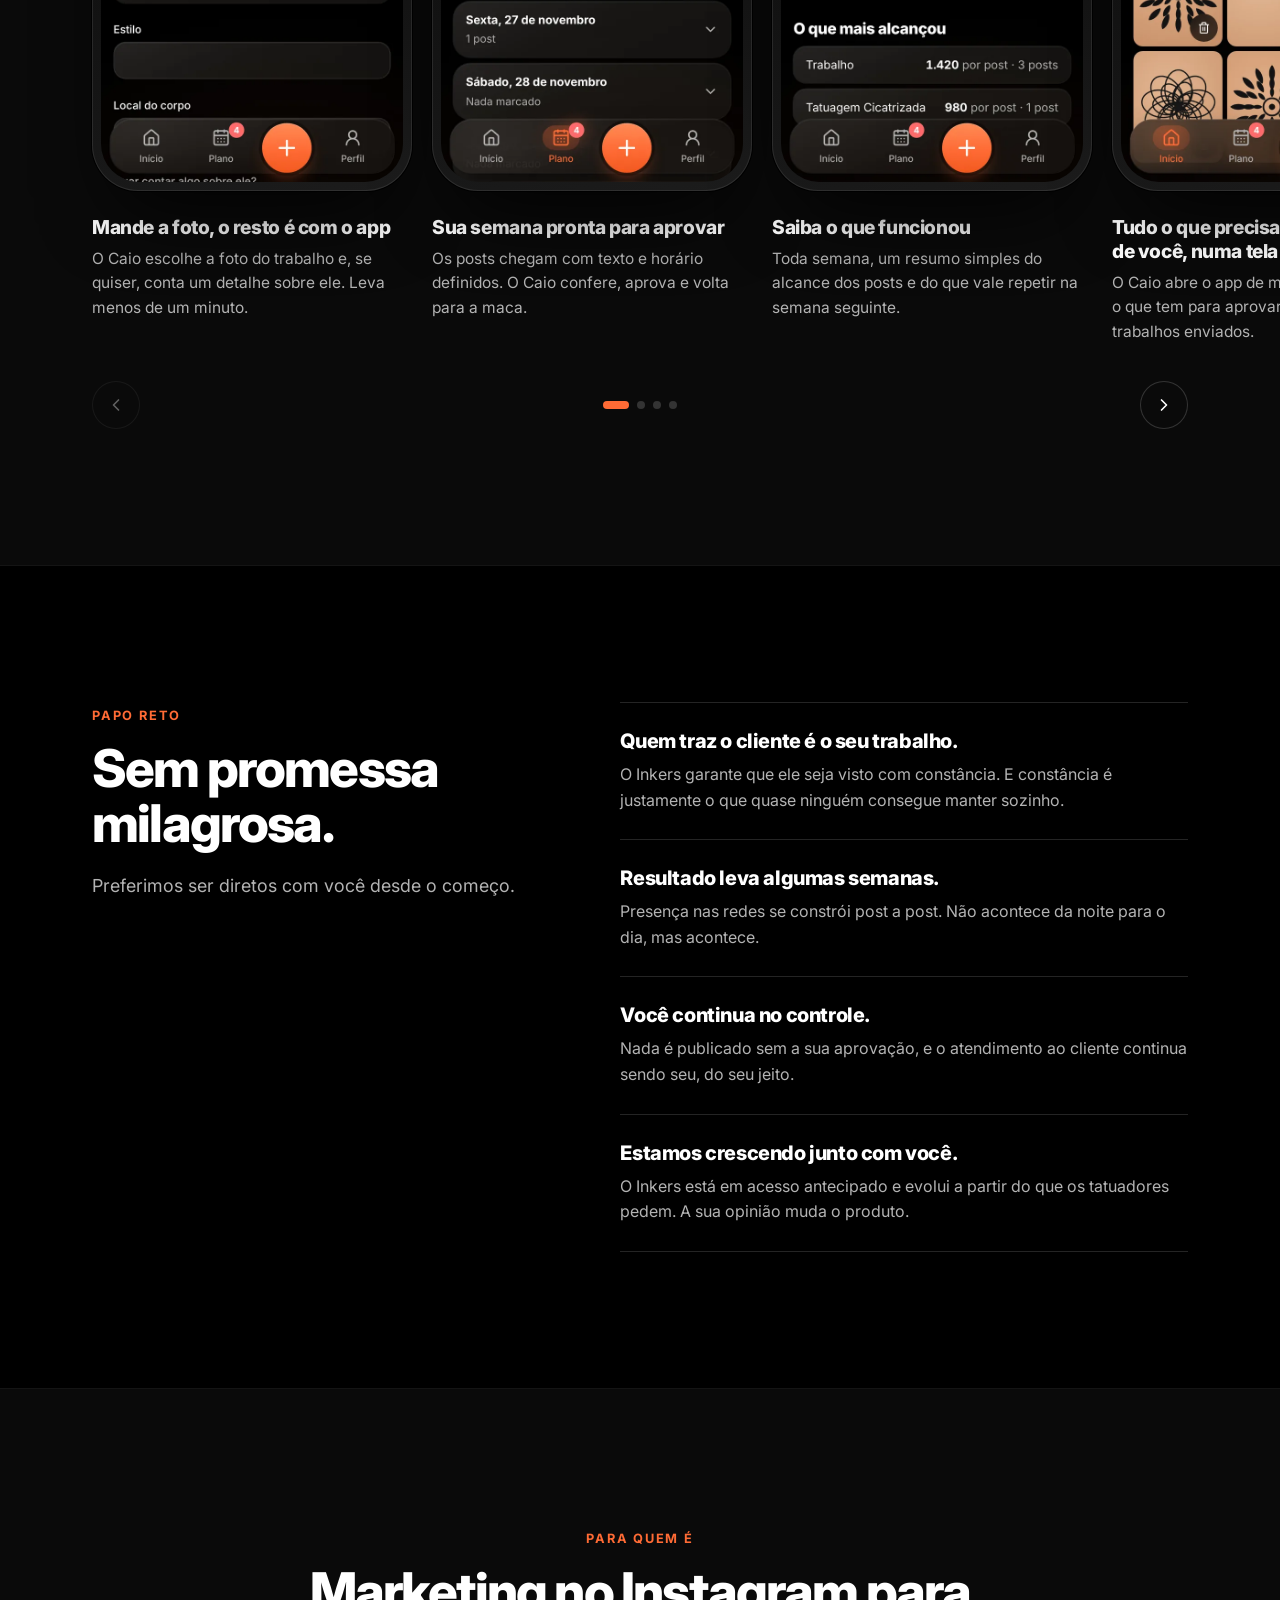
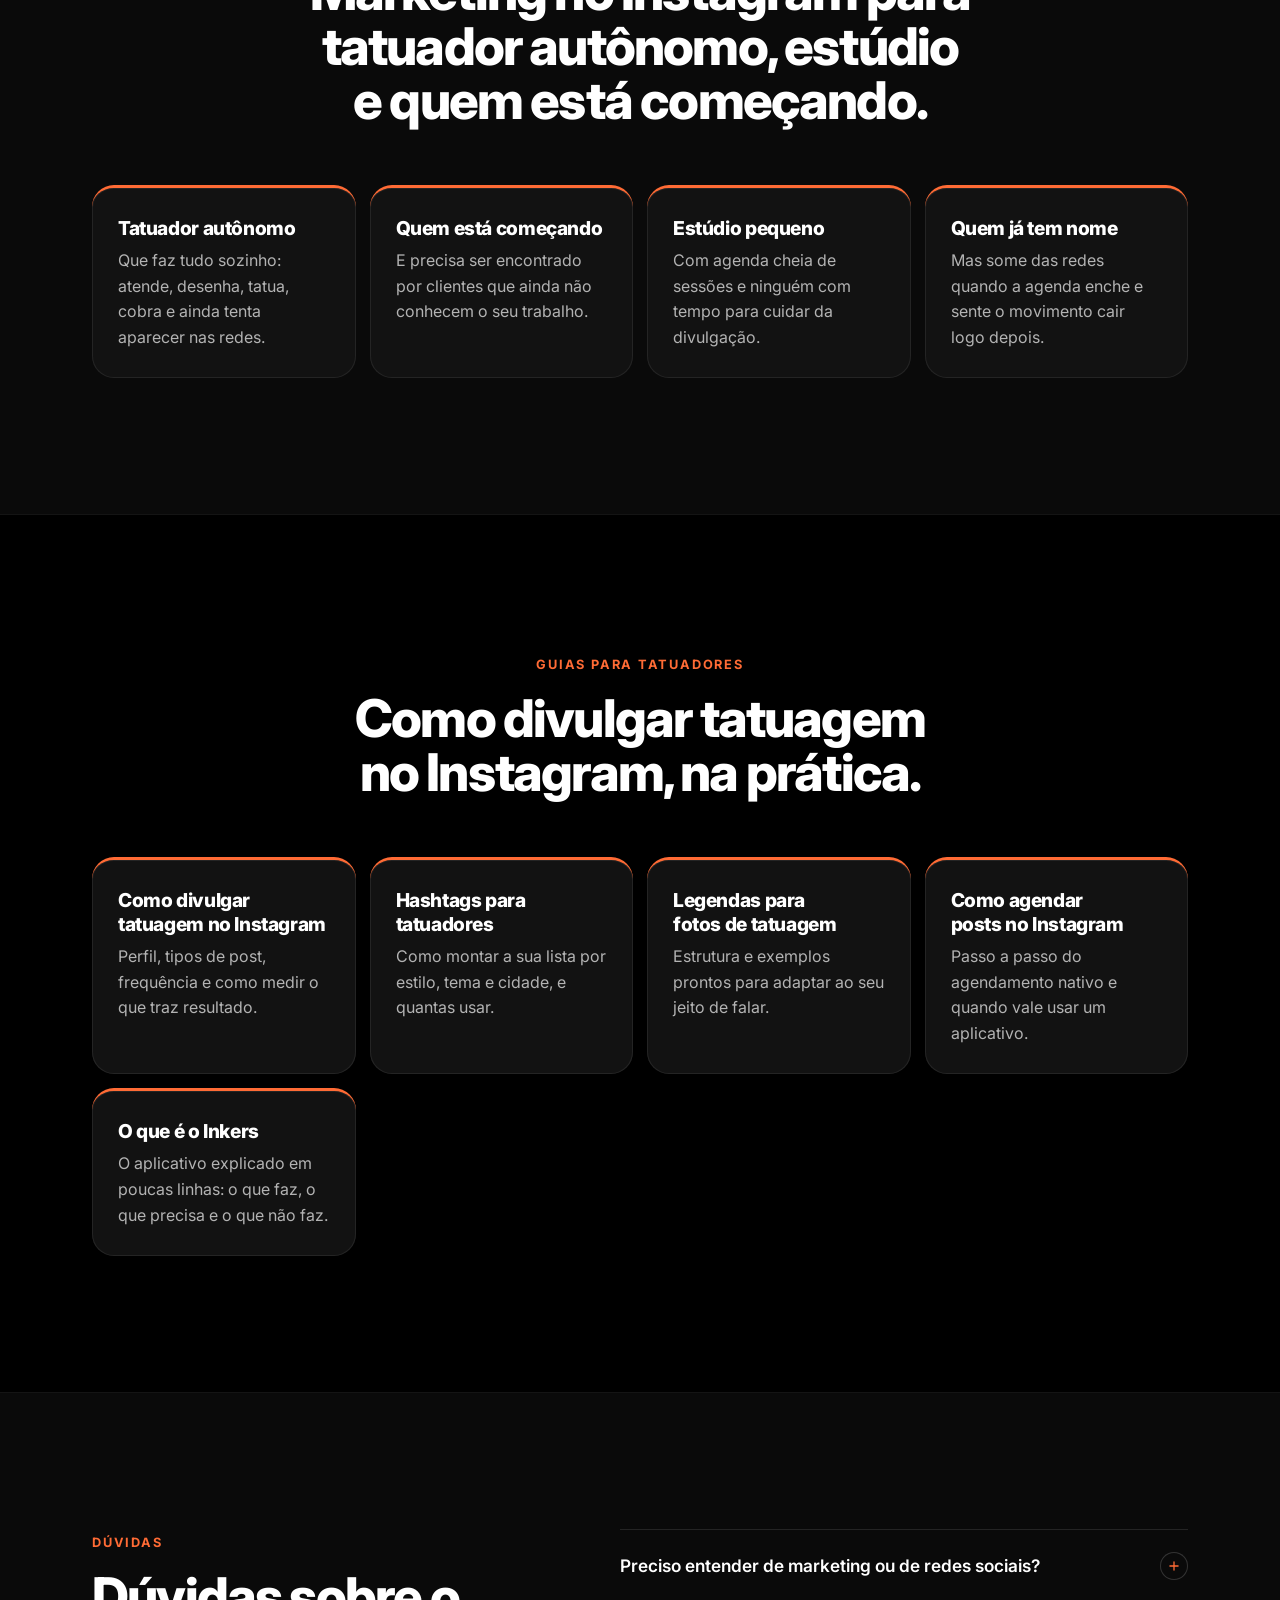
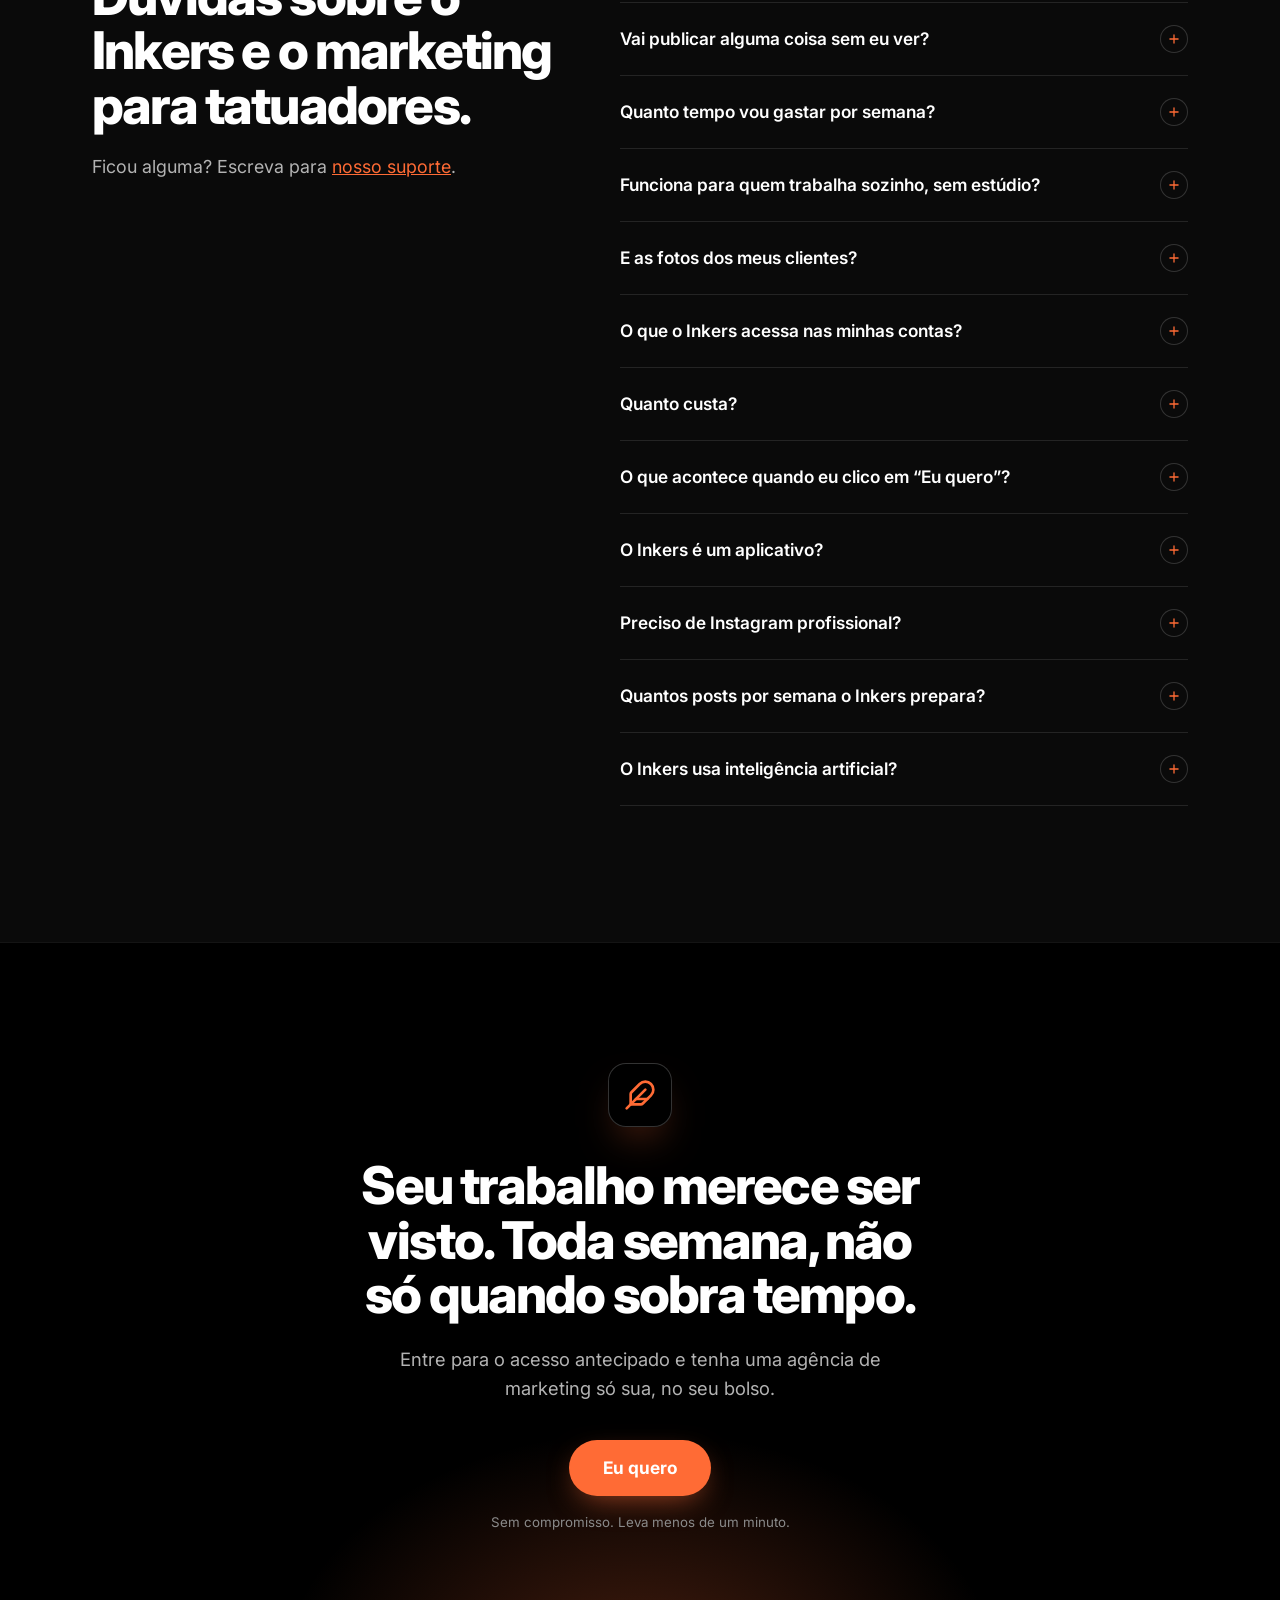
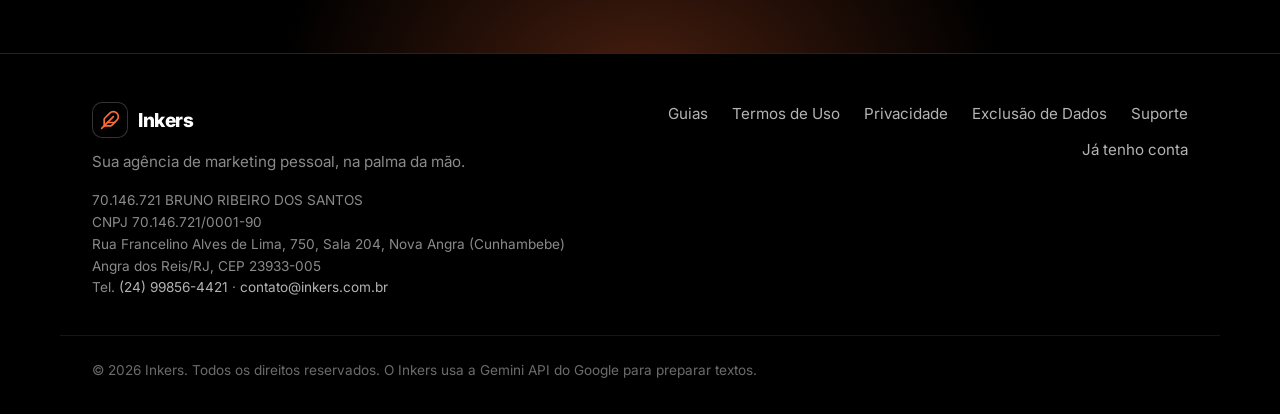
==== commit bedbaaab: "SEO para assistentes de IA: llms.txt, guia de agendamento, página 'O que é o Inkers', FAQ e resposta" ====
--- a/index.html
+++ b/index.html
@@ -77,7 +77,7 @@
       "@id": "https://inkers.com.br/#app",
       "name": "Inkers",
       "applicationCategory": "BusinessApplication",
-      "operatingSystem": "iOS, Android, Web",
+      "operatingSystem": "Web",
       "description": "Aplicativo de marketing para tatuadores: prepara legenda, hashtags, horário e plano semanal de posts do Instagram a partir da foto do trabalho. Nada é publicado sem a aprovação do tatuador.",
       "url": "https://app.inkers.com.br",
       "author": {
@@ -193,7 +193,7 @@
     <link rel="preconnect" href="https://fonts.googleapis.com">
     <link rel="preconnect" href="https://fonts.gstatic.com" crossorigin>
     <link href="https://fonts.googleapis.com/css2?family=Inter:wght@400..800&display=swap" rel="stylesheet">
-    <link rel="stylesheet" href="css/landing.css?v=6">
+    <link rel="stylesheet" href="css/landing.css?v=7">
 </head>
 
 <body>
@@ -211,6 +211,7 @@
                 <a href="#dores">O problema</a>
                 <a href="#como-funciona">Como funciona</a>
                 <a href="#por-dentro">Por dentro</a>
+                <a href="#guias">Guias</a>
                 <a href="#duvidas">Dúvidas</a>
             </nav>
             <button type="button" class="btn btn-pri btn-sm" data-eu-quero="topo">Eu quero</button>
@@ -499,7 +500,7 @@
         </section>
 
         <!-- GUIAS -->
-        <section id="guias" class="secao secao-escura">
+        <section id="guias" class="secao">
             <div class="wrap">
                 <header class="secao-topo revelar">
                     <p class="rotulo">Guias para tatuadores</p>
@@ -518,12 +519,20 @@
                         <h3><a href="/legendas-para-fotos-de-tatuagem">Legendas para fotos de tatuagem</a></h3>
                         <p>Estrutura e exemplos prontos para adaptar ao seu jeito de falar.</p>
                     </article>
+                    <article class="perfil revelar">
+                        <h3><a href="/como-agendar-posts-no-instagram">Como agendar posts no Instagram</a></h3>
+                        <p>Passo a passo do agendamento nativo e quando vale usar um aplicativo.</p>
+                    </article>
+                    <article class="perfil revelar">
+                        <h3><a href="/o-que-e-o-inkers">O que é o Inkers</a></h3>
+                        <p>O aplicativo explicado em poucas linhas: o que faz, o que precisa e o que não faz.</p>
+                    </article>
                 </div>
             </div>
         </section>
 
         <!-- DÚVIDAS -->
-        <section id="duvidas" class="secao">
+        <section id="duvidas" class="secao secao-escura">
             <div class="wrap duvidas-grid">
                 <header class="secao-topo secao-topo-esq revelar">
                     <p class="rotulo">Dúvidas</p>
@@ -623,7 +632,7 @@
                 </address>
             </div>
             <nav aria-label="Links legais" class="rodape-links">
-                <a href="/como-divulgar-tatuagem-no-instagram">Guias</a>
+                <a href="/#guias">Guias</a>
                 <a href="/termos-de-uso">Termos de Uso</a>
                 <a href="/politica-de-privacidade">Privacidade</a>
                 <a href="/exclusao-de-dados">Exclusão de Dados</a>
